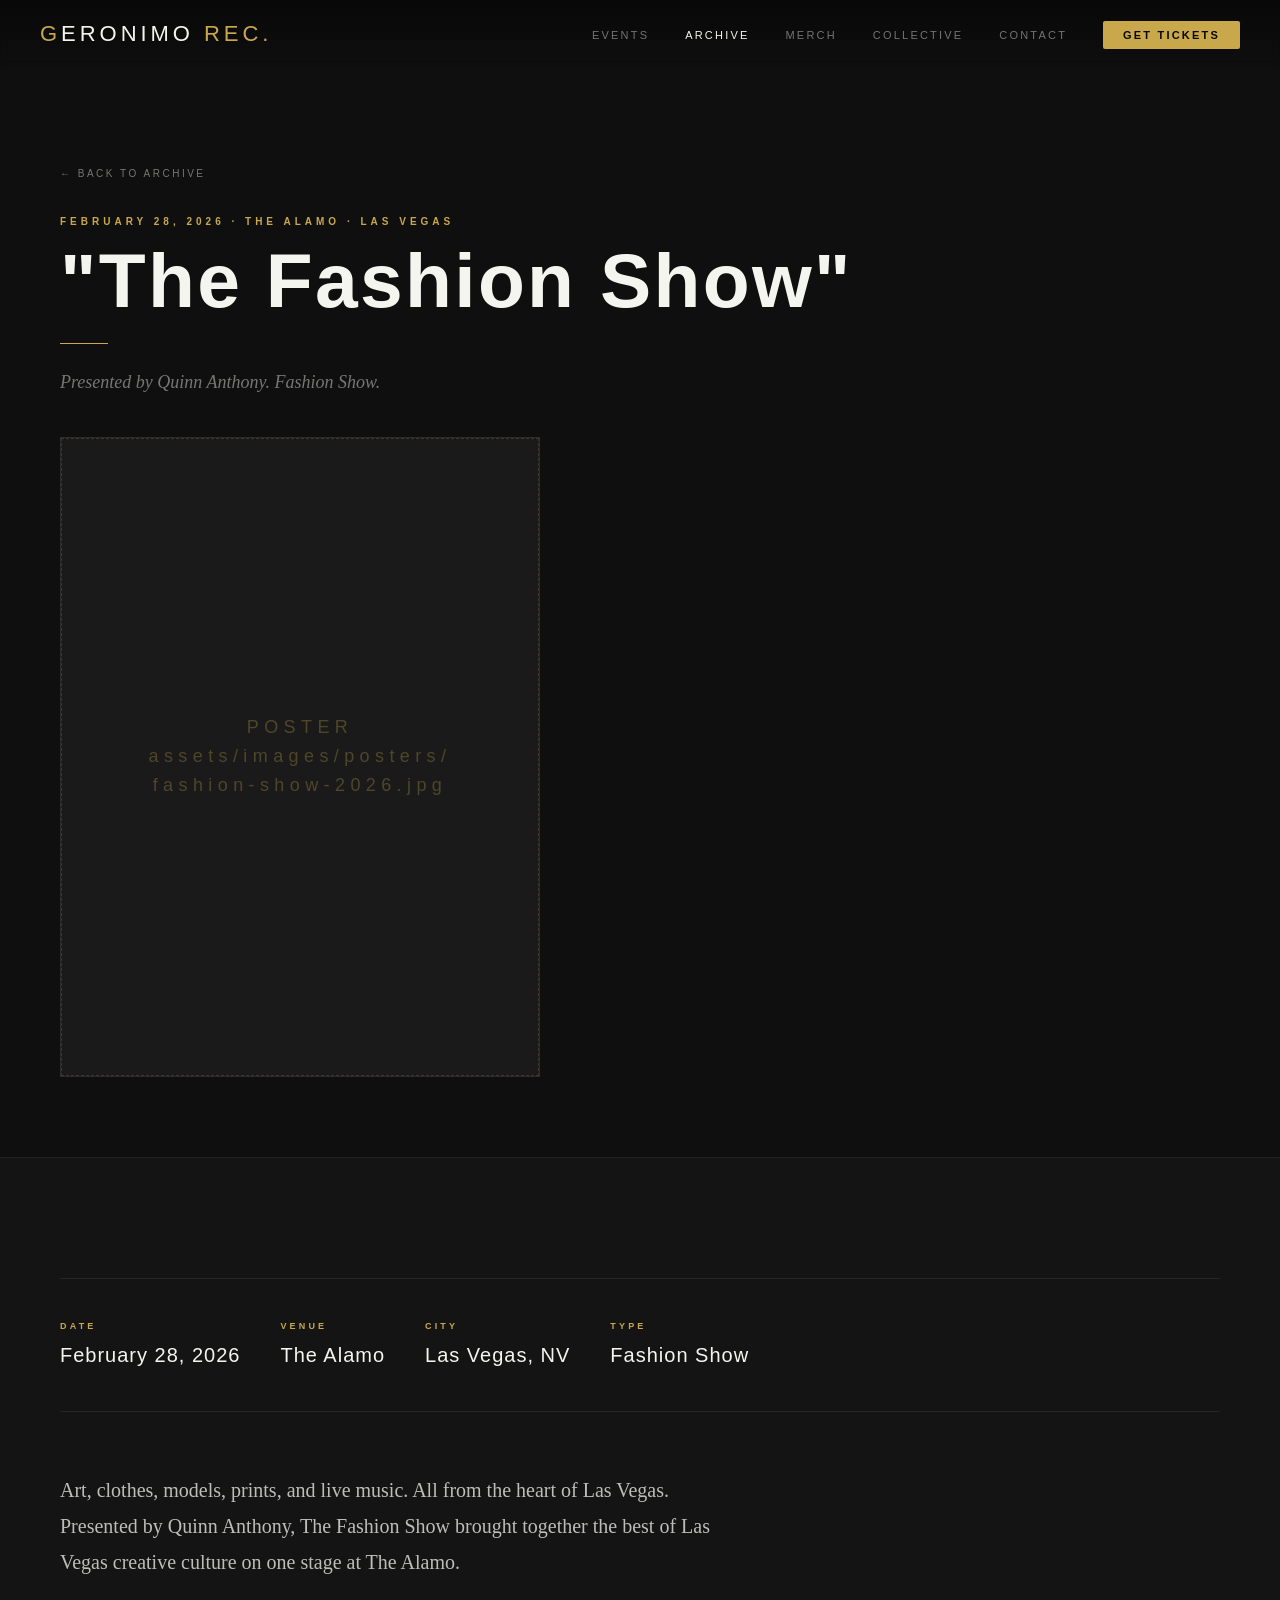
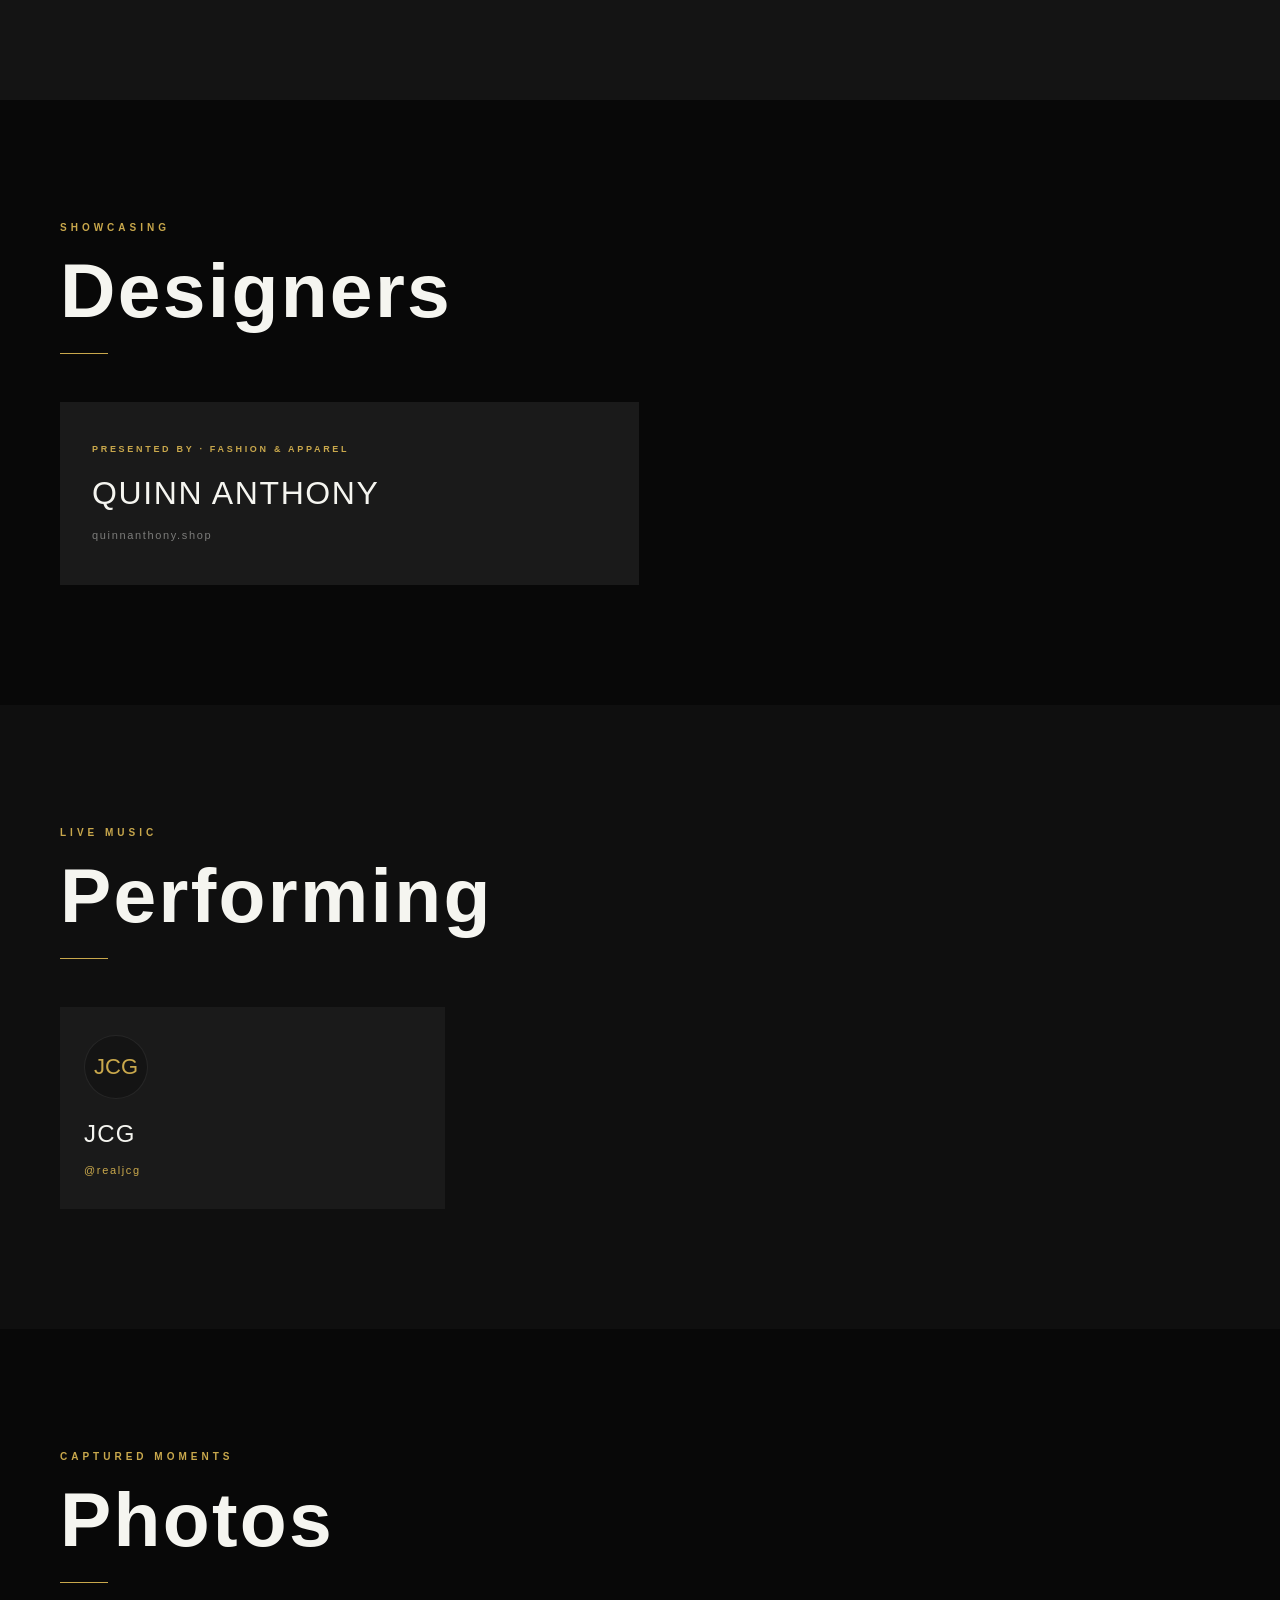
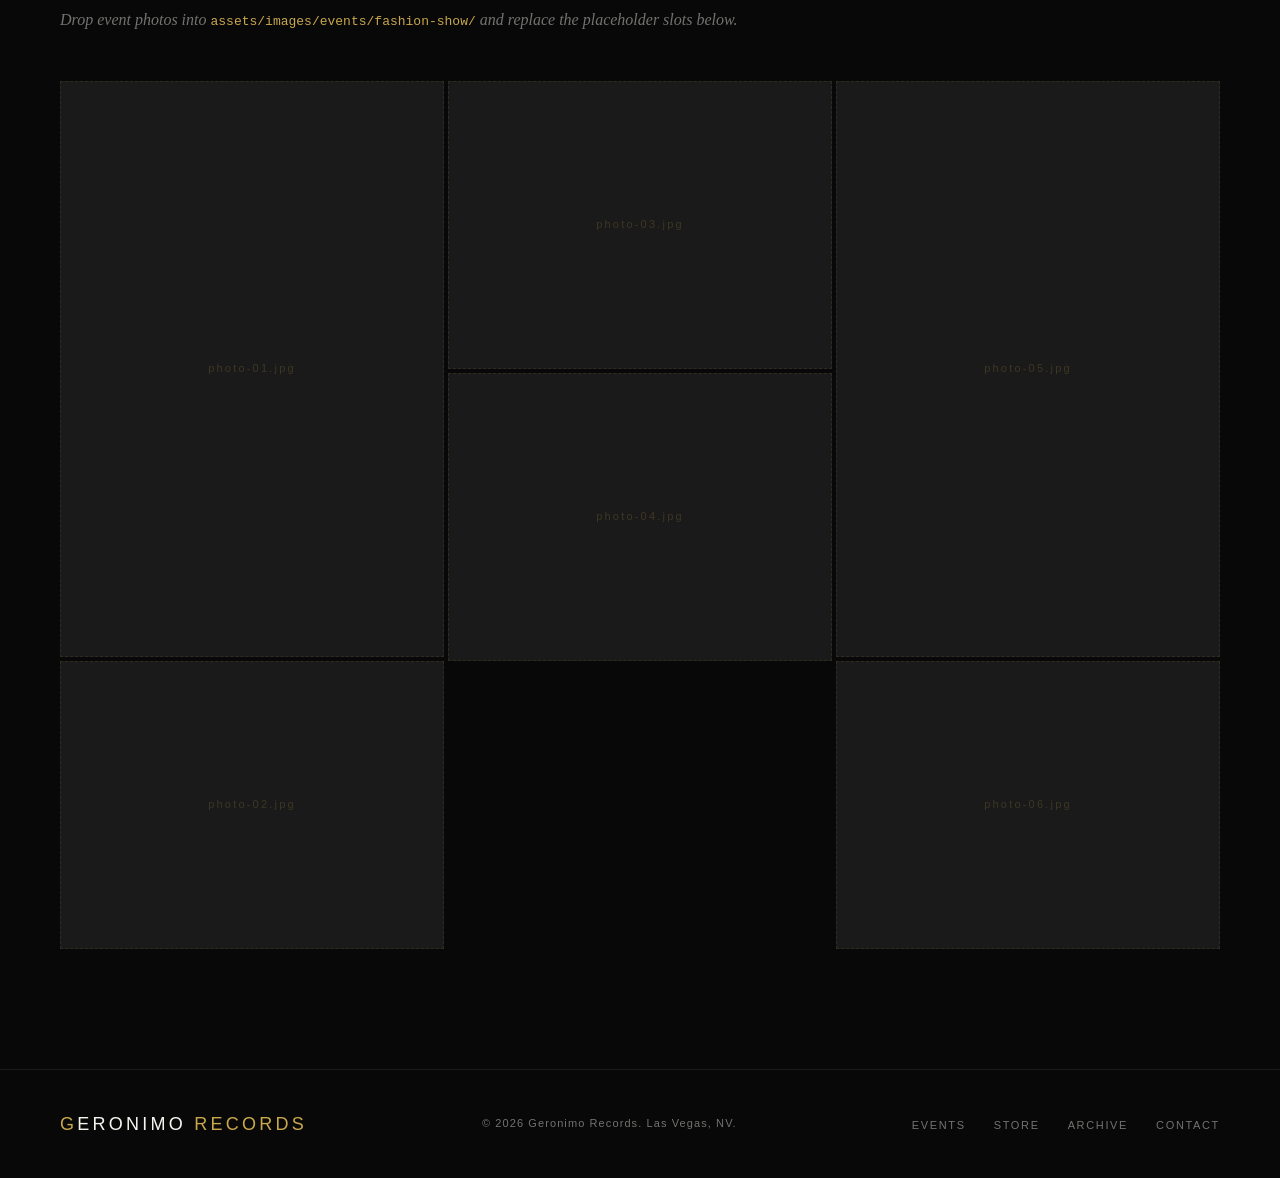
==== archive-fashion-show.html @ 0a87408f "Backbone Build *add images to future build" ====
<!DOCTYPE html>
<html lang="en">
<head>
  <meta charset="UTF-8" />
  <meta name="viewport" content="width=device-width, initial-scale=1.0" />
  <title>The Fashion Show — Geronimo Records Archive</title>
  <meta name="description" content="The Fashion Show, presented by Quinn Anthony @ The Alamo — February 28, 2026." />
  <link rel="canonical" href="https://geronimorecords.net/archive-fashion-show.html" />
  <link rel="stylesheet" href="css/style.css" />
  <style>
    .event-poster {
      width: 100%;
      max-width: 480px;
      aspect-ratio: 3/4;
      background: var(--card);
      border: 1px solid var(--border);
      overflow: hidden;
      margin-top: 40px;
      position: relative;
    }

    .event-poster img { width: 100%; height: 100%; object-fit: cover; }

    .event-poster-placeholder {
      width: 100%; height: 100%;
      display: flex;
      align-items: center;
      justify-content: center;
      font-family: var(--font-display);
      font-size: 18px;
      letter-spacing: 0.3em;
      color: rgba(201,168,76,0.3);
      border: 1px dashed rgba(201,168,76,0.2);
      text-align: center;
      padding: 20px;
    }

    .event-meta-bar {
      display: flex;
      flex-wrap: wrap;
      gap: 40px;
      padding: 40px 0;
      border-top: 1px solid var(--border);
      border-bottom: 1px solid var(--border);
      margin-bottom: 60px;
    }

    .meta-item-label {
      font-size: 9px;
      letter-spacing: 0.35em;
      text-transform: uppercase;
      color: var(--gold);
      font-weight: 600;
      display: block;
      margin-bottom: 6px;
    }

    .meta-item-value {
      font-family: var(--font-display);
      font-size: 20px;
      letter-spacing: 0.05em;
    }

    .lineup-grid {
      display: grid;
      grid-template-columns: repeat(3, 1fr);
      gap: 2px;
      margin-top: 48px;
    }

    .artist-card {
      background: var(--card);
      padding: 28px 24px;
      position: relative;
      overflow: hidden;
      transition: background 0.2s;
    }

    .artist-card:hover { background: #222; }

    .artist-card::after {
      content: '';
      position: absolute;
      bottom: 0; left: 0;
      width: 0; height: 2px;
      background: var(--gold);
      transition: width 0.4s;
    }

    .artist-card:hover::after { width: 100%; }

    .artist-photo {
      width: 64px;
      height: 64px;
      border-radius: 50%;
      background: var(--dark);
      border: 1px solid var(--border);
      margin-bottom: 16px;
      overflow: hidden;
      display: flex;
      align-items: center;
      justify-content: center;
    }

    .artist-photo img { width: 100%; height: 100%; object-fit: cover; border-radius: 50%; }

    .artist-photo span {
      font-family: var(--font-display);
      font-size: 22px;
      color: var(--gold);
    }

    .artist-name {
      font-family: var(--font-display);
      font-size: 24px;
      letter-spacing: 0.05em;
      margin-bottom: 4px;
    }

    .artist-handle {
      font-size: 11px;
      letter-spacing: 0.15em;
      color: var(--gold);
      text-decoration: none;
      transition: color 0.2s;
    }

    .artist-handle:hover { color: var(--gold-light); }

    /* Showcase section for fashion show */
    .showcase-grid {
      display: grid;
      grid-template-columns: repeat(2, 1fr);
      gap: 2px;
      margin-top: 48px;
    }

    .showcase-card {
      background: var(--card);
      padding: 40px 32px;
      transition: background 0.2s;
      text-decoration: none;
      color: var(--white);
      display: block;
      position: relative;
      overflow: hidden;
    }

    .showcase-card:hover { background: #222; }

    .showcase-card::after {
      content: '';
      position: absolute;
      bottom: 0; left: 0;
      width: 0; height: 2px;
      background: var(--gold);
      transition: width 0.4s;
    }

    .showcase-card:hover::after { width: 100%; }

    .showcase-label {
      font-size: 9px;
      letter-spacing: 0.3em;
      text-transform: uppercase;
      color: var(--gold);
      font-weight: 600;
      margin-bottom: 12px;
      display: block;
    }

    .showcase-name {
      font-family: var(--font-display);
      font-size: 32px;
      letter-spacing: 0.05em;
      margin-bottom: 8px;
    }

    .showcase-handle {
      font-size: 11px;
      letter-spacing: 0.15em;
      color: var(--muted);
    }

    .event-gallery-grid {
      columns: 3;
      column-gap: 4px;
      margin-top: 48px;
    }

    .event-gallery-item {
      break-inside: avoid;
      margin-bottom: 4px;
      overflow: hidden;
      background: var(--card);
      cursor: pointer;
    }

    .event-gallery-item img {
      display: block;
      width: 100%;
      height: 100%;
      object-fit: cover;
      transition: transform 0.5s cubic-bezier(0.25,0.46,0.45,0.94);
    }

    .event-gallery-item:hover img { transform: scale(1.04); }

    .event-gallery-item--tall { aspect-ratio: 2/3; }
    .event-gallery-item:not(.event-gallery-item--tall) { aspect-ratio: 4/3; }

    .gallery-placeholder-slot {
      width: 100%;
      height: 100%;
      min-height: 200px;
      display: flex;
      align-items: center;
      justify-content: center;
      font-family: var(--font-display);
      font-size: 11px;
      letter-spacing: 0.2em;
      color: rgba(201,168,76,0.2);
      border: 1px dashed rgba(201,168,76,0.12);
    }

    .back-link {
      display: inline-flex;
      align-items: center;
      gap: 8px;
      font-size: 10px;
      letter-spacing: 0.25em;
      text-transform: uppercase;
      color: var(--muted);
      text-decoration: none;
      margin-bottom: 32px;
      transition: color 0.2s;
    }

    .back-link:hover { color: var(--white); }

    @media (max-width: 900px) {
      .lineup-grid { grid-template-columns: 1fr 1fr; }
      .showcase-grid { grid-template-columns: 1fr; }
      .event-gallery-grid { columns: 2; }
    }
  </style>
</head>
<body>

  <!-- NAV -->
  <nav>
    <a class="nav-logo" href="index.html"><span>G</span>ERONIMO <span>REC.</span></a>
    <ul class="nav-links">
      <li><a href="events.html">Events</a></li>
      <li><a href="archive.html" class="active">Archive</a></li>
      <li><a href="merch.html">Merch</a></li>
      <li><a href="collective.html">Collective</a></li>
      <li><a href="contact.html">Contact</a></li>
      <li><a href="events.html" class="nav-cta">Get Tickets</a></li>
    </ul>
    <button class="nav-hamburger" aria-label="Toggle menu">
      <span></span><span></span><span></span>
    </button>
  </nav>
  <div class="nav-mobile">
    <a href="events.html">Events</a>
    <a href="archive.html">Archive</a>
    <a href="merch.html">Merch</a>
    <a href="collective.html">Collective</a>
    <a href="contact.html">Contact</a>
  </div>

  <!-- PAGE HERO -->
  <div class="page-hero">
    <a href="archive.html" class="back-link">← Back to Archive</a>
    <span class="section-label">February 28, 2026 · The Alamo · Las Vegas</span>
    <h1 class="section-title">"The Fashion Show"</h1>
    <div class="section-divider"></div>
    <p style="font-family:var(--font-editorial); font-size:18px; font-style:italic; color:var(--muted); max-width:500px; margin-top:16px;">Presented by Quinn Anthony. Fashion Show.</p>

    <!--
      POSTER IMAGE:
      Add the event flyer/poster: assets/images/posters/fashion-show-2026.jpg
      Then replace the placeholder div below with:
      <div class="event-poster">
        <img src="assets/images/posters/fashion-show-2026.jpg" alt="The Fashion Show 2026 Poster" />
      </div>
    -->
    <div class="event-poster">
      <div class="event-poster-placeholder">POSTER<br/>assets/images/posters/<br/>fashion-show-2026.jpg</div>
    </div>
  </div>

  <!-- EVENT META -->
  <section style="background: var(--dark);">
    <div class="event-meta-bar">
      <div>
        <span class="meta-item-label">Date</span>
        <div class="meta-item-value">February 28, 2026</div>
      </div>
      <div>
        <span class="meta-item-label">Venue</span>
        <div class="meta-item-value">The Alamo</div>
      </div>
      <div>
        <span class="meta-item-label">City</span>
        <div class="meta-item-value">Las Vegas, NV</div>
      </div>
      <div>
        <span class="meta-item-label">Type</span>
        <div class="meta-item-value">Fashion Show</div>
      </div>
    </div>
    <p style="font-family:var(--font-editorial); font-size:20px; line-height:1.8; color:rgba(245,245,240,0.75); max-width:680px;">
      Art, clothes, models, prints, and live music. All from the heart of Las Vegas. Presented by Quinn Anthony, The Fashion Show brought together the best of Las Vegas creative culture on one stage at The Alamo.
    </p>
  </section>

  <!-- SHOWCASE -->
  <section style="background: var(--black);">
    <span class="section-label">Showcasing</span>
    <h2 class="section-title">Designers</h2>
    <div class="section-divider"></div>

    <div class="showcase-grid">

      <a href="https://quinnanthony.shop/" class="showcase-card" target="_blank" rel="noopener">
        <span class="showcase-label">Presented By · Fashion &amp; Apparel</span>
        <div class="showcase-name">QUINN ANTHONY</div>
        <div class="showcase-handle">quinnanthony.shop</div>
      </a>

    </div>
  </section>

  <!-- MUSIC -->
  <section style="background: var(--off-black);">
    <span class="section-label">Live Music</span>
    <h2 class="section-title">Performing</h2>
    <div class="section-divider"></div>

    <div class="lineup-grid">

      <div class="artist-card">
        <div class="artist-photo"><span>JCG</span></div>
        <div class="artist-name">JCG</div>
        <a href="https://www.instagram.com/realjcg/" class="artist-handle" target="_blank" rel="noopener">@realjcg</a>
      </div>

    </div>
  </section>

  <!-- PHOTO GALLERY -->
  <section style="background: var(--black);">
    <span class="section-label">Captured Moments</span>
    <h2 class="section-title">Photos</h2>
    <div class="section-divider"></div>
    <p style="font-family:var(--font-editorial); font-size:16px; font-style:italic; color:var(--muted); margin-bottom:0;">
      Drop event photos into <code style="font-style:normal; font-size:13px; color:var(--gold);">assets/images/events/fashion-show/</code> and replace the placeholder slots below.
    </p>

    <div class="event-gallery-grid">
      <!-- SLOT 01: assets/images/events/fashion-show/photo-01.jpg -->
      <div class="event-gallery-item event-gallery-item--tall">
        <div class="gallery-placeholder-slot">photo-01.jpg</div>
      </div>
      <!-- SLOT 02: assets/images/events/fashion-show/photo-02.jpg -->
      <div class="event-gallery-item">
        <div class="gallery-placeholder-slot">photo-02.jpg</div>
      </div>
      <!-- SLOT 03: assets/images/events/fashion-show/photo-03.jpg -->
      <div class="event-gallery-item">
        <div class="gallery-placeholder-slot">photo-03.jpg</div>
      </div>
      <!-- SLOT 04: assets/images/events/fashion-show/photo-04.jpg -->
      <div class="event-gallery-item">
        <div class="gallery-placeholder-slot">photo-04.jpg</div>
      </div>
      <!-- SLOT 05: assets/images/events/fashion-show/photo-05.jpg -->
      <div class="event-gallery-item event-gallery-item--tall">
        <div class="gallery-placeholder-slot">photo-05.jpg</div>
      </div>
      <!-- SLOT 06: assets/images/events/fashion-show/photo-06.jpg -->
      <div class="event-gallery-item">
        <div class="gallery-placeholder-slot">photo-06.jpg</div>
      </div>
    </div>
  </section>

  <!-- FOOTER -->
  <footer>
    <a class="footer-logo" href="index.html"><span>G</span>ERONIMO <span>RECORDS</span></a>
    <p class="footer-copy">© 2026 Geronimo Records. Las Vegas, NV.</p>
    <ul class="footer-links">
      <li><a href="events.html">Events</a></li>
      <li><a href="merch.html">Store</a></li>
      <li><a href="archive.html">Archive</a></li>
      <li><a href="contact.html">Contact</a></li>
    </ul>
  </footer>

  <script src="js/main.js"></script>
</body>
</html>
---- css/style.css ----
/* ============================================================
   GERONIMO RECORDS — style.css
   geronimorecords.net
   ============================================================ */

/* ── RESET & ROOT ──────────────────────────────────────────── */
*, *::before, *::after { box-sizing: border-box; margin: 0; padding: 0; }

:root {
  /* Colors */
  --black:      #080808;
  --off-black:  #0f0f0f;
  --dark:       #141414;
  --card:       #1a1a1a;
  --border:     rgba(255,255,255,0.08);
  --white:      #f5f5f0;
  --cream:      #e8e0d0;
  --gold:       #c9a84c;
  --gold-light: #e0c97a;
  --red:        #c0392b;
  --muted:      rgba(245,245,240,0.45);

  /* Typography */
  --font-display:   'Bebas Neue', sans-serif;
  --font-body:      'Inter', sans-serif;
  --font-editorial: 'Cormorant Garamond', serif;

  /* Spacing */
  --section-pad: 120px 60px;
  --section-pad-mobile: 80px 24px;
}

html { scroll-behavior: smooth; }

body {
  background: var(--black);
  color: var(--white);
  font-family: var(--font-body);
  font-size: 15px;
  line-height: 1.6;
  overflow-x: hidden;
}

img { display: block; width: 100%; height: 100%; object-fit: cover; }
a   { color: inherit; }

/* ── FONTS ─────────────────────────────────────────────────── */
@import url('https://fonts.googleapis.com/css2?family=Bebas+Neue&family=Inter:wght@300;400;500;600&family=Cormorant+Garamond:ital,wght@0,300;0,400;1,300;1,400&display=swap');

/* ── NAV ────────────────────────────────────────────────────── */
nav {
  position: fixed;
  top: 0; left: 0; right: 0;
  z-index: 100;
  display: flex;
  align-items: center;
  justify-content: space-between;
  padding: 0 40px;
  height: 68px;
  background: linear-gradient(to bottom, rgba(8,8,8,0.96) 0%, transparent 100%);
  backdrop-filter: blur(4px);
  transition: background 0.3s;
}

nav.scrolled {
  background: rgba(8,8,8,0.97);
}

.nav-logo {
  font-family: var(--font-display);
  font-size: 22px;
  letter-spacing: 0.18em;
  color: var(--white);
  text-decoration: none;
}

.nav-logo span { color: var(--gold); }

.nav-links {
  display: flex;
  gap: 36px;
  list-style: none;
  align-items: center;
}

.nav-links a {
  text-decoration: none;
  color: var(--muted);
  font-size: 11px;
  letter-spacing: 0.2em;
  text-transform: uppercase;
  font-weight: 500;
  transition: color 0.2s;
}

.nav-links a:hover,
.nav-links a.active { color: var(--white); }

.nav-cta {
  background: var(--gold) !important;
  color: var(--black) !important;
  padding: 8px 20px;
  border-radius: 2px;
  font-weight: 600 !important;
  transition: background 0.2s !important;
}

.nav-cta:hover { background: var(--gold-light) !important; }

/* Hamburger */
.nav-hamburger {
  display: none;
  flex-direction: column;
  gap: 5px;
  cursor: pointer;
  background: none;
  border: none;
  padding: 4px;
}

.nav-hamburger span {
  display: block;
  width: 24px;
  height: 1.5px;
  background: var(--white);
  transition: all 0.3s;
}

.nav-hamburger.open span:nth-child(1) { transform: translateY(6.5px) rotate(45deg); }
.nav-hamburger.open span:nth-child(2) { opacity: 0; }
.nav-hamburger.open span:nth-child(3) { transform: translateY(-6.5px) rotate(-45deg); }

.nav-mobile {
  display: none;
  position: fixed;
  top: 68px; left: 0; right: 0; bottom: 0;
  background: rgba(8,8,8,0.98);
  z-index: 99;
  flex-direction: column;
  align-items: center;
  justify-content: center;
  gap: 40px;
}

.nav-mobile.open { display: flex; }

.nav-mobile a {
  font-family: var(--font-display);
  font-size: 42px;
  letter-spacing: 0.08em;
  text-decoration: none;
  color: var(--muted);
  transition: color 0.2s;
}

.nav-mobile a:hover { color: var(--white); }

/* ── SECTION BASICS ─────────────────────────────────────────── */
section { padding: var(--section-pad); }

.section-label {
  font-size: 10px;
  letter-spacing: 0.4em;
  text-transform: uppercase;
  color: var(--gold);
  font-weight: 600;
  margin-bottom: 16px;
  display: block;
}

.section-title {
  font-family: var(--font-display);
  font-size: clamp(42px, 6vw, 80px);
  letter-spacing: 0.03em;
  line-height: 1;
  color: var(--white);
}

.section-divider {
  width: 48px;
  height: 1px;
  background: var(--gold);
  margin: 24px 0;
}

/* ── BUTTONS ────────────────────────────────────────────────── */
.btn-primary {
  background: var(--gold);
  color: var(--black);
  padding: 14px 32px;
  font-family: var(--font-body);
  font-size: 11px;
  font-weight: 600;
  letter-spacing: 0.2em;
  text-transform: uppercase;
  text-decoration: none;
  border: none;
  cursor: pointer;
  transition: background 0.2s, transform 0.2s;
  display: inline-block;
}

.btn-primary:hover { background: var(--gold-light); transform: translateY(-1px); }

.btn-ghost {
  background: transparent;
  color: var(--white);
  padding: 14px 32px;
  font-family: var(--font-body);
  font-size: 11px;
  font-weight: 500;
  letter-spacing: 0.2em;
  text-transform: uppercase;
  text-decoration: none;
  border: 1px solid rgba(245,245,240,0.25);
  cursor: pointer;
  transition: border-color 0.2s, transform 0.2s;
  display: inline-block;
}

.btn-ghost:hover { border-color: var(--white); transform: translateY(-1px); }

/* ── MARQUEE ────────────────────────────────────────────────── */
.marquee-wrap {
  background: var(--gold);
  overflow: hidden;
  padding: 10px 0;
}

.marquee-track {
  display: flex;
  animation: marqueeScroll 18s linear infinite;
  white-space: nowrap;
}

.marquee-track span {
  font-family: var(--font-display);
  font-size: 13px;
  letter-spacing: 0.25em;
  color: var(--black);
  padding: 0 40px;
}

.marquee-dot { color: rgba(0,0,0,0.4); }

@keyframes marqueeScroll {
  0%   { transform: translateX(0); }
  100% { transform: translateX(-50%); }
}

/* ── HERO ───────────────────────────────────────────────────── */
.hero {
  position: relative;
  height: 100vh;
  min-height: 640px;
  display: flex;
  flex-direction: column;
  justify-content: flex-end;
  padding: 0 60px 80px;
  overflow: hidden;
}

.hero-bg {
  position: absolute;
  inset: 0;
  background:
    linear-gradient(to bottom, rgba(8,8,8,0.2) 0%, rgba(8,8,8,0.5) 50%, rgba(8,8,8,0.95) 100%);
}

.hero-grid {
  position: absolute;
  inset: 0;
  background-image:
    linear-gradient(rgba(201,168,76,0.06) 1px, transparent 1px),
    linear-gradient(90deg, rgba(201,168,76,0.06) 1px, transparent 1px);
  background-size: 80px 80px;
  animation: gridPan 20s linear infinite;
}

@keyframes gridPan {
  0%   { transform: translateY(0); }
  100% { transform: translateY(80px); }
}

.hero-tag {
  font-size: 11px;
  letter-spacing: 0.3em;
  text-transform: uppercase;
  color: var(--gold);
  font-weight: 500;
  margin-bottom: 18px;
  position: relative;
  z-index: 1;
}

.hero-title {
  font-family: var(--font-display);
  font-size: clamp(72px, 12vw, 160px);
  line-height: 0.9;
  letter-spacing: 0.02em;
  color: var(--white);
  position: relative;
  z-index: 1;
}

.hero-title .outline {
  -webkit-text-stroke: 1px rgba(245,245,240,0.3);
  color: transparent;
}

.hero-sub {
  font-family: var(--font-editorial);
  font-size: 18px;
  font-style: italic;
  color: var(--muted);
  margin-top: 20px;
  max-width: 400px;
  position: relative;
  z-index: 1;
}

.hero-actions {
  display: flex;
  gap: 16px;
  margin-top: 40px;
  position: relative;
  z-index: 1;
}

.hero-scroll {
  position: absolute;
  bottom: 40px;
  right: 60px;
  writing-mode: vertical-rl;
  font-size: 10px;
  letter-spacing: 0.25em;
  text-transform: uppercase;
  color: var(--muted);
  display: flex;
  align-items: center;
  gap: 12px;
  z-index: 1;
}

.hero-scroll::before {
  content: '';
  display: block;
  width: 1px;
  height: 60px;
  background: linear-gradient(to bottom, transparent, var(--gold));
  animation: scrollLine 1.5s ease-in-out infinite;
}

@keyframes scrollLine {
  0%, 100% { opacity: 0.4; }
  50%       { opacity: 1; }
}

/* ── PAGE HERO (inner pages) ────────────────────────────────── */
.page-hero {
  padding: 160px 60px 80px;
  background: var(--off-black);
  border-bottom: 1px solid var(--border);
}

.page-hero .section-label { margin-bottom: 12px; }

/* ── EVENT ROWS ─────────────────────────────────────────────── */
.events-header {
  display: flex;
  align-items: flex-end;
  justify-content: space-between;
  margin-bottom: 64px;
}

.events-grid {
  display: grid;
  grid-template-columns: 1fr;
  gap: 1px;
  background: var(--border);
}

.event-row {
  display: grid;
  grid-template-columns: 80px 1fr auto auto;
  align-items: center;
  gap: 32px;
  padding: 28px 32px;
  background: var(--off-black);
  transition: background 0.2s;
  cursor: pointer;
  text-decoration: none;
  color: var(--white);
}

.event-row:hover { background: var(--card); }

.event-num {
  font-family: var(--font-display);
  font-size: 40px;
  color: rgba(245,245,240,0.1);
  line-height: 1;
}

.event-title-text {
  font-family: var(--font-display);
  font-size: 28px;
  letter-spacing: 0.05em;
  line-height: 1;
  margin-bottom: 4px;
}

.event-meta {
  font-size: 12px;
  color: var(--muted);
  letter-spacing: 0.1em;
}

.event-date {
  font-family: var(--font-editorial);
  font-size: 20px;
  font-style: italic;
  color: var(--muted);
  text-align: right;
  min-width: 140px;
}

.event-ticket {
  background: transparent;
  color: var(--gold);
  border: 1px solid var(--gold);
  padding: 10px 24px;
  font-size: 10px;
  letter-spacing: 0.2em;
  text-transform: uppercase;
  font-weight: 600;
  cursor: pointer;
  transition: all 0.2s;
  white-space: nowrap;
  font-family: var(--font-body);
}

.event-ticket:hover { background: var(--gold); color: var(--black); }

.event-featured { border-left: 3px solid var(--gold); }

/* ── ARCHIVE GRID ───────────────────────────────────────────── */
.archive-grid {
  display: grid;
  grid-template-columns: repeat(3, 1fr);
  gap: 2px;
  margin-top: 60px;
}

.archive-card {
  position: relative;
  aspect-ratio: 3/4;
  overflow: hidden;
  cursor: pointer;
  background: var(--card);
}

.archive-card-bg {
  position: absolute;
  inset: 0;
  transition: transform 0.6s cubic-bezier(0.25,0.46,0.45,0.94);
}

.archive-card-bg img {
  width: 100%; height: 100%;
  object-fit: cover;
  transition: transform 0.6s cubic-bezier(0.25,0.46,0.45,0.94);
}

.archive-card:hover .archive-card-bg { transform: scale(1.05); }

/* Fallback gradient fills (swap out when real photos are added) */
.bg-1 { background: linear-gradient(135deg, #1a0a0a 0%, #3d1515 40%, #0a0a1a 100%); }
.bg-2 { background: linear-gradient(135deg, #0a1020 0%, #1a2a4a 50%, #0d0d0d 100%); }
.bg-3 { background: linear-gradient(135deg, #0a1a0a 0%, #1a3a1a 50%, #0a0a0a 100%); }
.bg-4 { background: linear-gradient(135deg, #1a1a0a 0%, #3a3a0a 50%, #0d0d0d 100%); }
.bg-5 { background: linear-gradient(135deg, #1a0a1a 0%, #3a0a3a 50%, #0d0d0d 100%); }
.bg-6 { background: linear-gradient(135deg, #0a0a1a 0%, #1a1a3a 50%, #0d0d0d 100%); }

.archive-overlay {
  position: absolute;
  inset: 0;
  background: linear-gradient(to top, rgba(8,8,8,0.92) 0%, transparent 55%);
  z-index: 2;
  display: flex;
  flex-direction: column;
  justify-content: flex-end;
  padding: 24px;
}

.archive-always {
  position: absolute;
  bottom: 20px;
  left: 20px;
  right: 20px;
  z-index: 3;
}

.archive-event-name {
  font-family: var(--font-display);
  font-size: 22px;
  letter-spacing: 0.05em;
  line-height: 1.1;
  margin-bottom: 4px;
}

.archive-event-date {
  font-size: 11px;
  letter-spacing: 0.2em;
  color: var(--gold);
  text-transform: uppercase;
}

.archive-large {
  grid-column: span 2;
  aspect-ratio: auto;
  min-height: 400px;
}

/* ── MERCH GRID ─────────────────────────────────────────────── */
.merch-header {
  display: flex;
  align-items: flex-end;
  justify-content: space-between;
  margin-bottom: 60px;
}

.merch-grid {
  display: grid;
  grid-template-columns: repeat(4, 1fr);
  gap: 16px;
}

.merch-card {
  background: var(--card);
  overflow: hidden;
  cursor: pointer;
  transition: transform 0.3s;
  text-decoration: none;
  color: var(--white);
  display: block;
}

.merch-card:hover { transform: translateY(-4px); }

.merch-img {
  aspect-ratio: 1;
  overflow: hidden;
  position: relative;
}

.merch-img-bg {
  width: 100%; height: 100%;
  display: flex;
  align-items: center;
  justify-content: center;
}

.merch-img-bg img {
  object-fit: cover;
}

.merch-label-large {
  font-family: var(--font-display);
  font-size: clamp(40px, 6vw, 70px);
  letter-spacing: 0.05em;
  opacity: 0.08;
  color: var(--white);
  text-align: center;
}

.merch-info {
  padding: 16px;
  border-top: 1px solid var(--border);
}

.merch-name {
  font-size: 13px;
  font-weight: 500;
  margin-bottom: 4px;
}

.merch-price {
  font-size: 13px;
  color: var(--gold);
  font-weight: 500;
}

.merch-sold-out {
  font-size: 10px;
  color: var(--red);
  letter-spacing: 0.15em;
  text-transform: uppercase;
  margin-top: 4px;
}

/* ── COLLECTIVE ─────────────────────────────────────────────── */
.collective-bg-text {
  position: absolute;
  font-family: var(--font-display);
  font-size: clamp(120px, 20vw, 280px);
  color: rgba(201,168,76,0.04);
  top: 50%;
  left: 50%;
  transform: translate(-50%, -50%);
  white-space: nowrap;
  pointer-events: none;
  user-select: none;
}

.collective-grid {
  display: grid;
  grid-template-columns: 1fr 1fr;
  gap: 80px;
  align-items: center;
  margin-top: 60px;
  position: relative;
  z-index: 1;
}

.collective-text p {
  font-family: var(--font-editorial);
  font-size: 20px;
  line-height: 1.8;
  color: rgba(245,245,240,0.7);
  margin-bottom: 20px;
}

.collective-text p:first-child {
  font-size: 24px;
  color: var(--cream);
}

.collective-people {
  display: grid;
  grid-template-columns: 1fr 1fr;
  gap: 2px;
}

.person-card {
  background: var(--card);
  padding: 24px;
  position: relative;
  overflow: hidden;
}

.person-card::before {
  content: '';
  position: absolute;
  top: 0; left: 0;
  width: 3px;
  height: 0;
  background: var(--gold);
  transition: height 0.3s;
}

.person-card:hover::before { height: 100%; }

.person-name {
  font-family: var(--font-display);
  font-size: 20px;
  letter-spacing: 0.05em;
  margin-bottom: 4px;
}

.person-role {
  font-size: 11px;
  letter-spacing: 0.2em;
  text-transform: uppercase;
  color: var(--gold);
}

/* ── CONTACT / FORM ─────────────────────────────────────────── */
.contact-grid {
  display: grid;
  grid-template-columns: 1fr 1fr;
  gap: 80px;
  margin-top: 60px;
}

.contact-form {
  display: flex;
  flex-direction: column;
  gap: 16px;
}

.form-row { display: grid; grid-template-columns: 1fr 1fr; gap: 16px; }

.form-group {
  display: flex;
  flex-direction: column;
  gap: 8px;
}

.form-group label {
  font-size: 10px;
  letter-spacing: 0.25em;
  text-transform: uppercase;
  color: var(--muted);
  font-weight: 500;
}

.form-group input,
.form-group textarea,
.form-group select {
  background: rgba(255,255,255,0.04);
  border: 1px solid var(--border);
  color: var(--white);
  padding: 12px 16px;
  font-family: var(--font-body);
  font-size: 14px;
  outline: none;
  transition: border-color 0.2s;
  width: 100%;
  -webkit-appearance: none;
}

.form-group select { background-color: #111; }
.form-group select option { background: #1a1a1a; color: var(--white); }

.form-group input:focus,
.form-group textarea:focus,
.form-group select:focus { border-color: var(--gold); }

.form-group textarea { resize: none; height: 120px; line-height: 1.6; }

.form-success {
  display: none;
  padding: 16px;
  border: 1px solid var(--gold);
  color: var(--gold);
  font-size: 13px;
  letter-spacing: 0.05em;
  margin-top: 8px;
}

.contact-info { display: flex; flex-direction: column; gap: 40px; }

.contact-block-label {
  font-size: 10px;
  letter-spacing: 0.3em;
  text-transform: uppercase;
  color: var(--gold);
  margin-bottom: 10px;
  font-weight: 600;
  display: block;
}

.contact-block p {
  font-family: var(--font-editorial);
  font-size: 17px;
  color: rgba(245,245,240,0.7);
  line-height: 1.7;
}

.contact-block a {
  color: var(--white);
  text-decoration: none;
  border-bottom: 1px solid var(--border);
  transition: border-color 0.2s;
}

.contact-block a:hover { border-color: var(--gold); }

.social-links {
  display: flex;
  gap: 12px;
  margin-top: 12px;
}

.social-link {
  width: 40px;
  height: 40px;
  border: 1px solid var(--border);
  display: flex;
  align-items: center;
  justify-content: center;
  text-decoration: none;
  color: var(--muted);
  font-size: 11px;
  letter-spacing: 0.05em;
  font-weight: 600;
  transition: all 0.2s;
}

.social-link:hover { border-color: var(--gold); color: var(--gold); }

/* ── TICKET TAILOR EMBED WRAPPER ────────────────────────────── */
.tickettailor-embed {
  width: 100%;
  min-height: 400px;
  background: var(--card);
  border: 1px solid var(--border);
  display: flex;
  align-items: center;
  justify-content: center;
  flex-direction: column;
  gap: 16px;
  padding: 60px;
  text-align: center;
}

.tickettailor-embed p {
  color: var(--muted);
  font-size: 13px;
  letter-spacing: 0.1em;
}

/* ── GALLERY ─────────────────────────────────────────────────── */
.gallery-header {
  display: flex;
  align-items: flex-end;
  justify-content: space-between;
  margin-bottom: 32px;
}

.gallery-grid {
  columns: 3;
  column-gap: 4px;
  margin-top: 40px;
}

.gallery-item {
  break-inside: avoid;
  margin-bottom: 4px;
  overflow: hidden;
  background: var(--card);
  cursor: pointer;
}

.gallery-item img {
  display: block;
  width: 100%;
  height: 100%;
  object-fit: cover;
  transition: transform 0.5s cubic-bezier(0.25,0.46,0.45,0.94);
}

.gallery-item:hover img { transform: scale(1.04); }

.gallery-item--tall  { aspect-ratio: 2/3; }
.gallery-item:not(.gallery-item--tall) { aspect-ratio: 4/3; }

/* Placeholder state — remove once real photos are added */
.gallery-placeholder {
  width: 100%;
  height: 100%;
  min-height: 220px;
  display: flex;
  align-items: center;
  justify-content: center;
  font-family: var(--font-display);
  font-size: 13px;
  letter-spacing: 0.25em;
  color: rgba(201,168,76,0.2);
  border: 1px dashed rgba(201,168,76,0.12);
}

/* ── SHOPIFY BUY BUTTON WRAPPER ─────────────────────────────── */
.shopify-embed-wrapper {
  width: 100%;
  min-height: 200px;
  /* Shopify Buy Button injects its iframe here */
}

/* ── FOOTER ─────────────────────────────────────────────────── */
footer {
  background: var(--black);
  border-top: 1px solid var(--border);
  padding: 40px 60px;
  display: flex;
  align-items: center;
  justify-content: space-between;
  flex-wrap: wrap;
  gap: 20px;
}

.footer-logo {
  font-family: var(--font-display);
  font-size: 18px;
  letter-spacing: 0.18em;
  color: var(--white);
  text-decoration: none;
}

.footer-logo span { color: var(--gold); }

.footer-copy {
  font-size: 11px;
  color: var(--muted);
  letter-spacing: 0.1em;
}

.footer-links {
  display: flex;
  gap: 28px;
  list-style: none;
  flex-wrap: wrap;
}

.footer-links a {
  font-size: 11px;
  letter-spacing: 0.15em;
  text-transform: uppercase;
  color: var(--muted);
  text-decoration: none;
  transition: color 0.2s;
}

.footer-links a:hover { color: var(--white); }

/* ── MOBILE ─────────────────────────────────────────────────── */
@media (max-width: 900px) {
  :root { --section-pad: var(--section-pad-mobile); }

  nav { padding: 0 24px; }
  .nav-links { display: none; }
  .nav-hamburger { display: flex; }

  .hero { padding: 0 24px 60px; }
  .hero-scroll { display: none; }

  .page-hero { padding: 130px 24px 60px; }

  .events-header { flex-direction: column; align-items: flex-start; gap: 20px; }
  .event-row { grid-template-columns: 1fr auto; gap: 16px; padding: 20px 16px; }
  .event-num, .event-date { display: none; }

  .archive-grid { grid-template-columns: 1fr 1fr; }
  .archive-large { grid-column: span 1; min-height: 240px; }

  .merch-header { flex-direction: column; align-items: flex-start; gap: 16px; }
  .merch-grid { grid-template-columns: 1fr 1fr; gap: 12px; }

  .collective-grid { grid-template-columns: 1fr; gap: 40px; }
  .collective-people { grid-template-columns: 1fr 1fr; }

  .contact-grid { grid-template-columns: 1fr; gap: 40px; }
  .form-row { grid-template-columns: 1fr; }

  .gallery-grid { columns: 2; }
  .gallery-header { flex-direction: column; align-items: flex-start; gap: 16px; }

  /* events.html detail layout */
  #short-film-festival > div { grid-template-columns: 1fr !important; gap: 40px !important; }

  footer { flex-direction: column; text-align: center; padding: 32px 24px; }
  .footer-links { justify-content: center; }
}
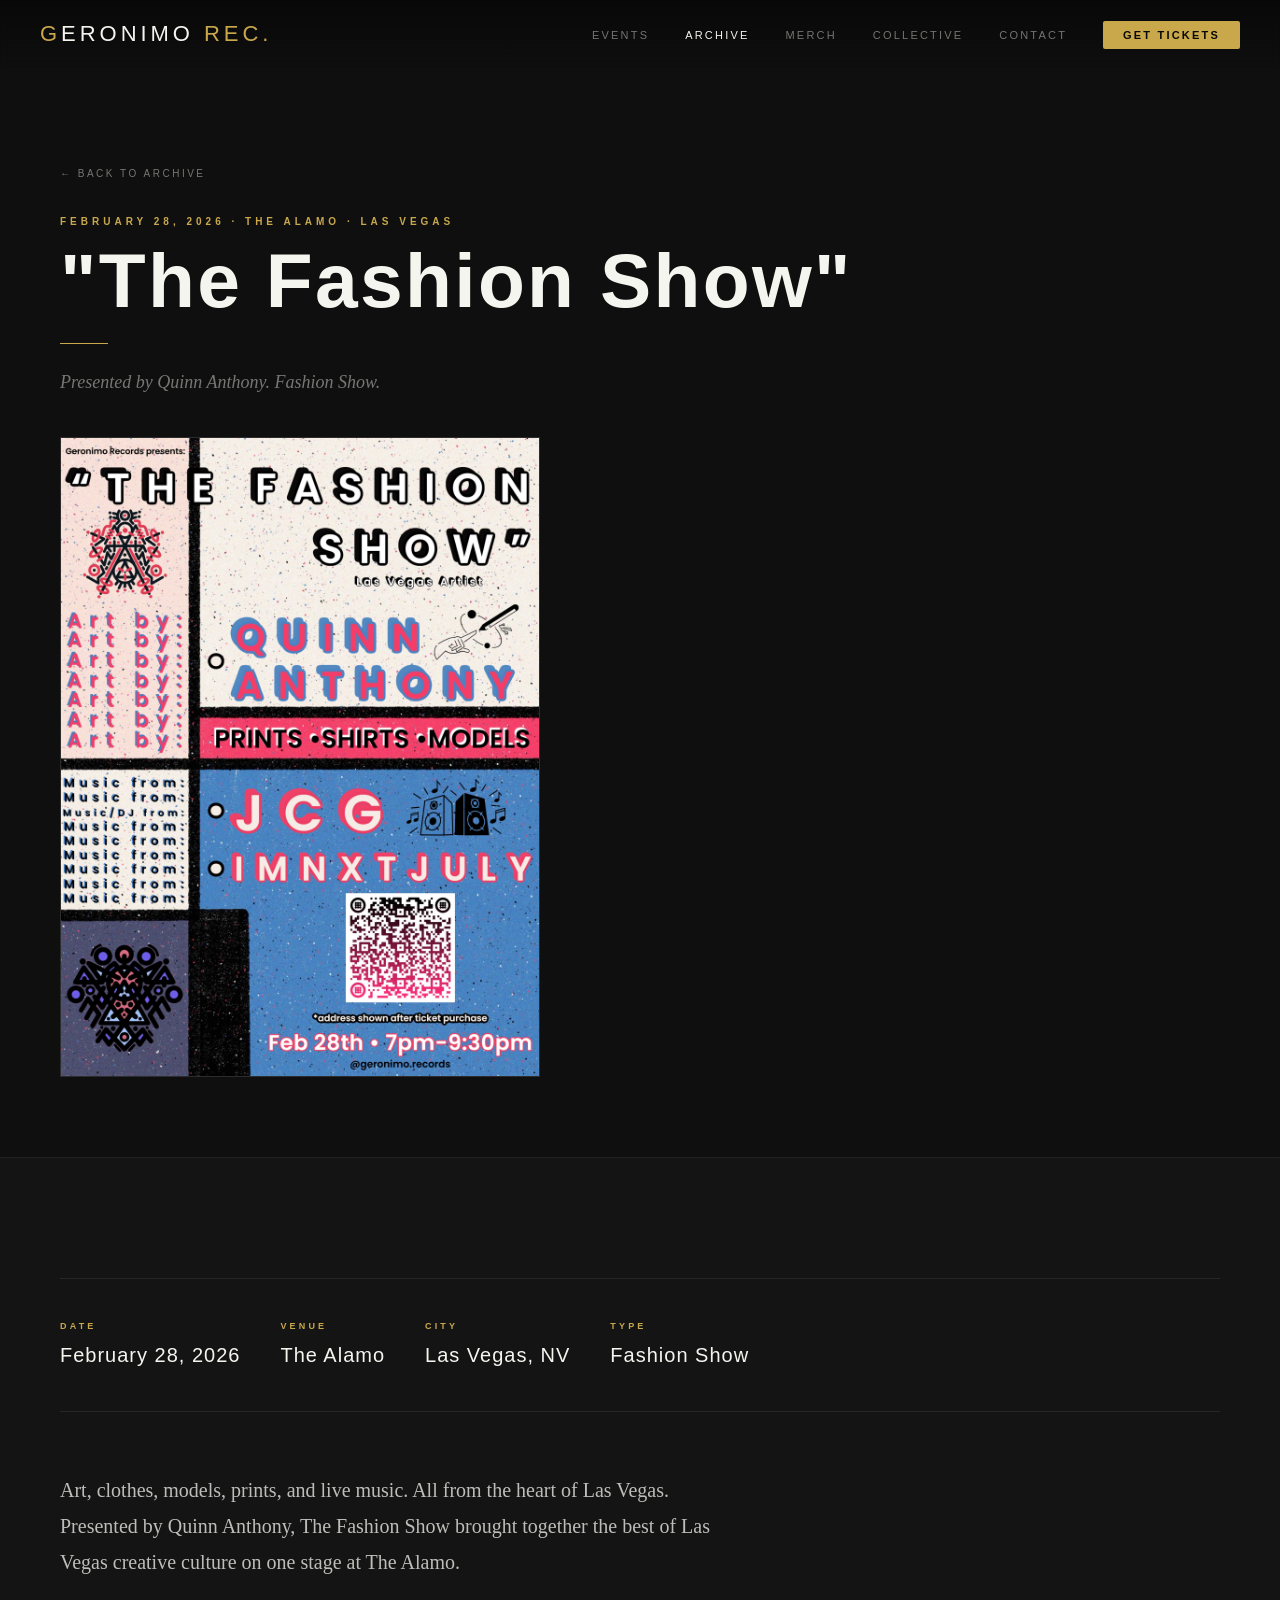
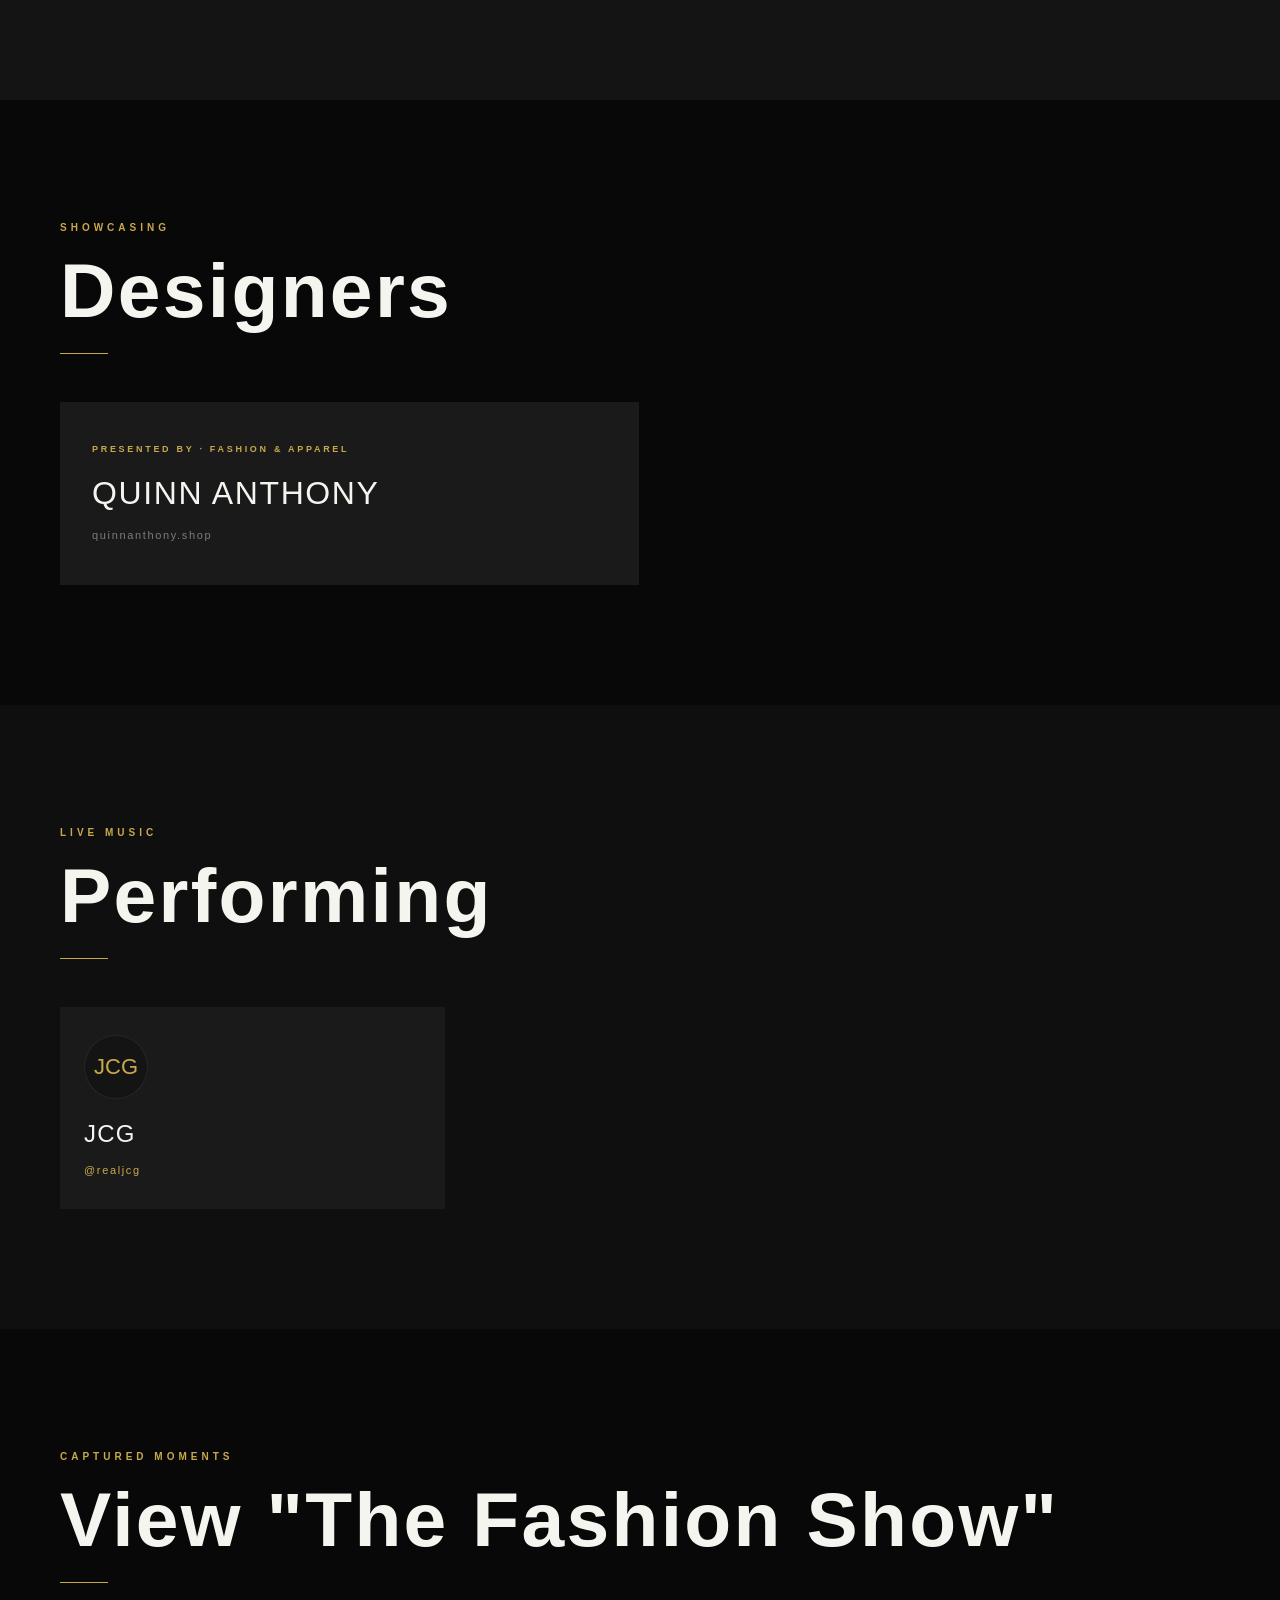
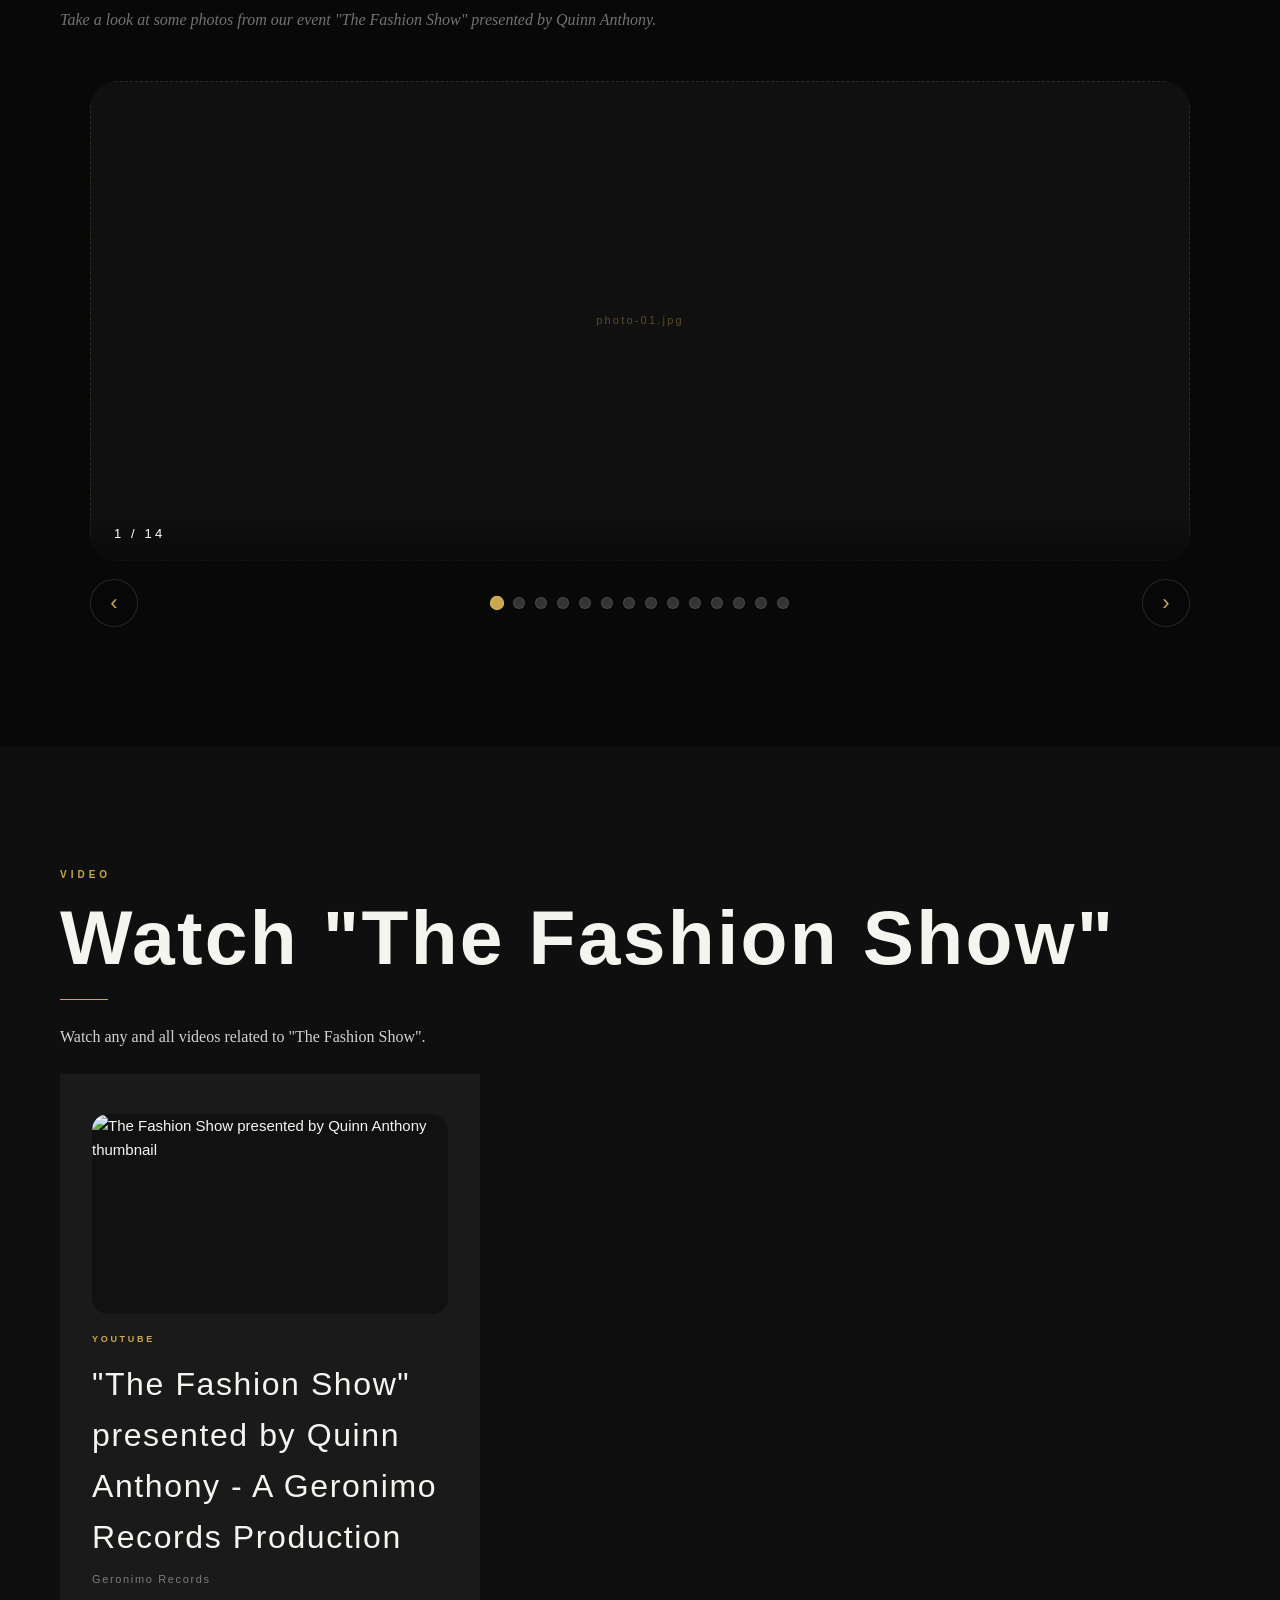
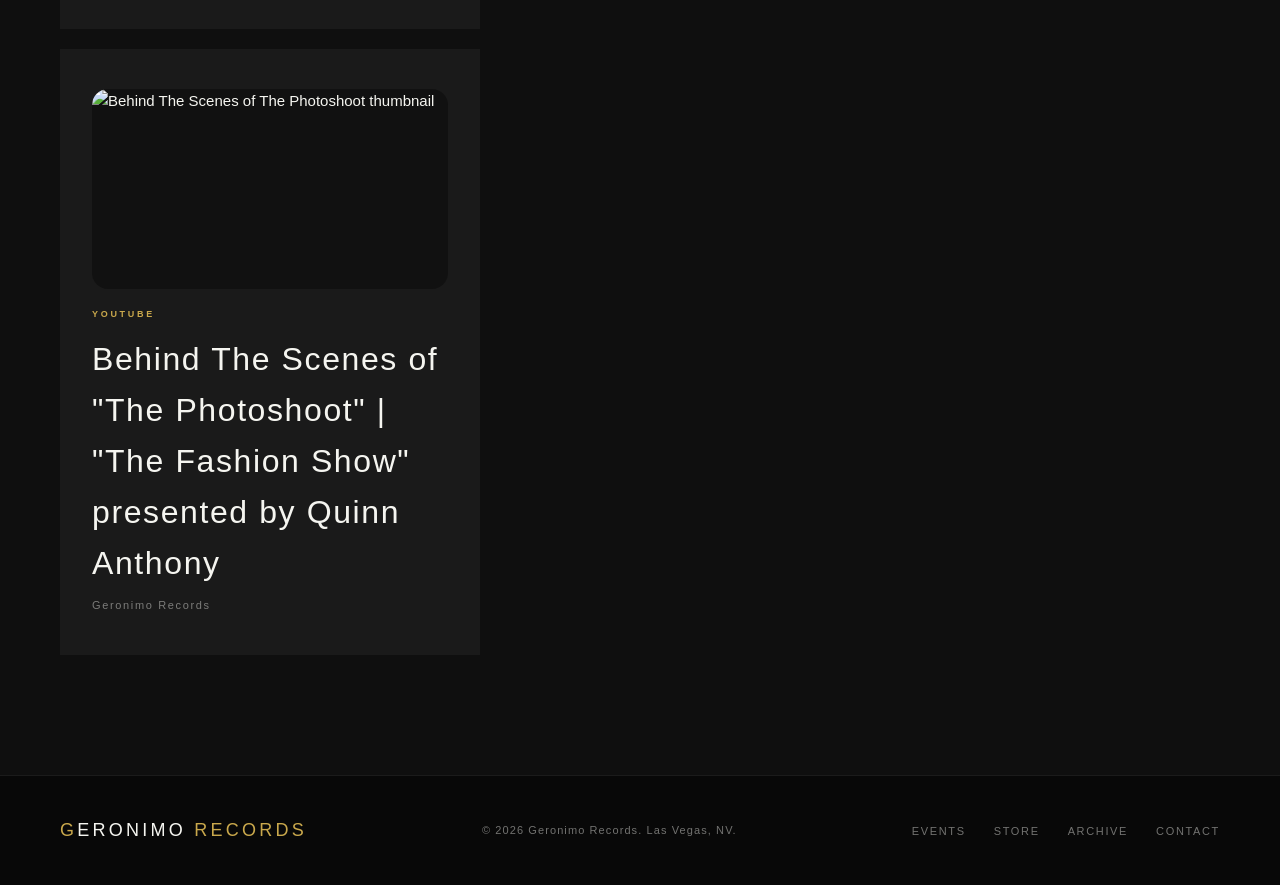
==== commit 1f17ac99: "Update archive pages and add event photos" ====
--- a/archive-fashion-show.html
+++ b/archive-fashion-show.html
@@ -182,45 +182,229 @@
       color: var(--muted);
     }
 
-    .event-gallery-grid {
-      columns: 3;
-      column-gap: 4px;
-      margin-top: 48px;
-    }
-
-    .event-gallery-item {
-      break-inside: avoid;
-      margin-bottom: 4px;
+    .gallery-slider {
+      margin: 48px auto 0;
+      display: grid;
+      gap: 18px;
+      max-width: 1100px;
+    }
+
+    .gallery-slides {
+      position: relative;
+      min-height: 480px;
+      touch-action: pan-y;
+    }
+
+    .gallery-slide {
+      position: absolute;
+      inset: 0;
+      opacity: 0;
+      transform: translateX(24px);
+      transition: opacity 0.35s ease, transform 0.35s ease;
+      border-radius: 28px;
       overflow: hidden;
       background: var(--card);
+      display: flex;
+      align-items: center;
+      justify-content: center;
       cursor: pointer;
-    }
-
-    .event-gallery-item img {
-      display: block;
+      height: 100%;
+      width: 100%;
+    }
+
+    .gallery-slide.active {
+      opacity: 1;
+      transform: translateX(0);
+      position: relative;
+    }
+
+    .gallery-slide img {
       width: 100%;
       height: 100%;
       object-fit: cover;
-      transition: transform 0.5s cubic-bezier(0.25,0.46,0.45,0.94);
-    }
-
-    .event-gallery-item:hover img { transform: scale(1.04); }
-
-    .event-gallery-item--tall { aspect-ratio: 2/3; }
-    .event-gallery-item:not(.event-gallery-item--tall) { aspect-ratio: 4/3; }
-
-    .gallery-placeholder-slot {
+      transition: transform 0.45s ease;
+    }
+
+    .gallery-slide:hover img {
+      transform: scale(1.02);
+    }
+
+    .gallery-slide .gallery-placeholder-slot {
+      display: none;
       width: 100%;
       height: 100%;
-      min-height: 200px;
-      display: flex;
       align-items: center;
       justify-content: center;
       font-family: var(--font-display);
       font-size: 11px;
       letter-spacing: 0.2em;
-      color: rgba(201,168,76,0.2);
-      border: 1px dashed rgba(201,168,76,0.12);
+      color: rgba(201,168,76,0.4);
+      border: 1px dashed rgba(201,168,76,0.18);
+      text-align: center;
+      padding: 20px;
+      background: rgba(8, 8, 8, 0.55);
+    }
+
+    .gallery-slide.missing-image .gallery-placeholder-slot {
+      display: flex;
+    }
+
+    .gallery-slide.missing-image img {
+      display: none;
+    }
+
+    .gallery-caption {
+      position: absolute;
+      left: 0;
+      right: 0;
+      bottom: 0;
+      padding: 16px 24px;
+      background: linear-gradient(180deg, transparent 0%, rgba(8,8,8,0.72) 100%);
+      color: #fff;
+      font-size: 13px;
+      letter-spacing: 0.24em;
+      text-transform: uppercase;
+      display: flex;
+      align-items: center;
+      justify-content: space-between;
+      gap: 12px;
+    }
+
+    .gallery-controls {
+      display: flex;
+      align-items: center;
+      justify-content: space-between;
+      gap: 12px;
+    }
+
+    .gallery-nav {
+      width: 48px;
+      height: 48px;
+      border-radius: 50%;
+      border: 1px solid rgba(255,255,255,0.12);
+      background: rgba(8,8,8,0.8);
+      color: var(--gold);
+      font-size: 22px;
+      display: inline-flex;
+      align-items: center;
+      justify-content: center;
+      cursor: pointer;
+      transition: background 0.2s, transform 0.2s;
+    }
+
+    .gallery-nav:hover {
+      background: rgba(255,255,255,0.08);
+      transform: translateY(-1px);
+    }
+
+    .gallery-dots {
+      display: flex;
+      flex-wrap: wrap;
+      gap: 10px;
+      justify-content: center;
+      flex: 1;
+    }
+
+    .gallery-dot {
+      width: 12px;
+      height: 12px;
+      border-radius: 999px;
+      background: rgba(255,255,255,0.18);
+      border: 1px solid rgba(255,255,255,0.1);
+      cursor: pointer;
+      transition: transform 0.2s, background 0.2s;
+    }
+
+    .gallery-dot.active {
+      background: var(--gold);
+      transform: scale(1.2);
+    }
+
+    .gallery-modal {
+      display: none;
+      position: fixed;
+      inset: 0;
+      z-index: 999;
+      align-items: center;
+      justify-content: center;
+      padding: 24px;
+      background: rgba(0,0,0,0.92);
+    }
+
+    .gallery-modal.open {
+      display: flex;
+    }
+
+    .gallery-modal-content {
+      position: relative;
+      width: min(1080px, 100%);
+      max-height: 95vh;
+      display: flex;
+      flex-direction: column;
+      align-items: center;
+      gap: 18px;
+    }
+
+    .gallery-modal-content img {
+      width: 100%;
+      max-height: 85vh;
+      object-fit: contain;
+      border-radius: 22px;
+      background: #111;
+      box-shadow: 0 0 0 1px rgba(255,255,255,0.04);
+    }
+
+    .gallery-modal-caption {
+      width: 100%;
+      display: flex;
+      justify-content: space-between;
+      align-items: center;
+      color: #fff;
+      font-size: 14px;
+      letter-spacing: 0.2em;
+      text-transform: uppercase;
+      gap: 12px;
+    }
+
+    .gallery-modal-close,
+    .gallery-modal-prev,
+    .gallery-modal-next {
+      width: 48px;
+      height: 48px;
+      border-radius: 50%;
+      border: 1px solid rgba(255,255,255,0.12);
+      background: rgba(255,255,255,0.08);
+      color: #fff;
+      font-size: 24px;
+      display: inline-flex;
+      align-items: center;
+      justify-content: center;
+      cursor: pointer;
+      transition: background 0.2s, transform 0.2s;
+    }
+
+    .gallery-modal-close:hover,
+    .gallery-modal-prev:hover,
+    .gallery-modal-next:hover {
+      background: rgba(255,255,255,0.16);
+      transform: translateY(-1px);
+    }
+
+    @media (max-width: 900px) {
+      .gallery-slides { min-height: 320px; }
+      .gallery-caption { padding: 14px 18px; font-size: 12px; }
+      .gallery-nav { width: 42px; height: 42px; }
+      .gallery-modal { padding: 16px; }
+      .gallery-modal-caption { font-size: 12px; }
+      .gallery-modal-close,
+      .gallery-modal-prev,
+      .gallery-modal-next { width: 42px; height: 42px; }
+    }
+
+    @media (max-width: 900px) {
+      .gallery-slides { min-height: 320px; }
+      .gallery-caption { padding: 14px 18px; font-size: 12px; }
+      .gallery-nav { width: 42px; height: 42px; }
     }
 
     .back-link {
@@ -241,7 +425,9 @@
     @media (max-width: 900px) {
       .lineup-grid { grid-template-columns: 1fr 1fr; }
       .showcase-grid { grid-template-columns: 1fr; }
-      .event-gallery-grid { columns: 2; }
+      .gallery-slides { min-height: 280px; }
+      .gallery-caption { font-size: 12px; padding: 12px 16px; }
+      .gallery-controls { flex-wrap: wrap; gap: 10px; }
     }
   </style>
 </head>
@@ -281,13 +467,9 @@
     <!--
       POSTER IMAGE:
       Add the event flyer/poster: assets/images/posters/fashion-show-2026.jpg
-      Then replace the placeholder div below with:
-      <div class="event-poster">
-        <img src="assets/images/posters/fashion-show-2026.jpg" alt="The Fashion Show 2026 Poster" />
-      </div>
     -->
     <div class="event-poster">
-      <div class="event-poster-placeholder">POSTER<br/>assets/images/posters/<br/>fashion-show-2026.jpg</div>
+      <img src="assets/images/posters/fashion-show-2026.jpg" alt="The Fashion Show 2026 Poster" />
     </div>
   </div>
 
@@ -353,37 +535,147 @@
   <!-- PHOTO GALLERY -->
   <section style="background: var(--black);">
     <span class="section-label">Captured Moments</span>
-    <h2 class="section-title">Photos</h2>
+    <h2 class="section-title">View "The Fashion Show"</h2>
     <div class="section-divider"></div>
     <p style="font-family:var(--font-editorial); font-size:16px; font-style:italic; color:var(--muted); margin-bottom:0;">
-      Drop event photos into <code style="font-style:normal; font-size:13px; color:var(--gold);">assets/images/events/fashion-show/</code> and replace the placeholder slots below.
+      Take a look at some photos from our event "The Fashion Show" presented by Quinn Anthony.
     </p>
 
-    <div class="event-gallery-grid">
-      <!-- SLOT 01: assets/images/events/fashion-show/photo-01.jpg -->
-      <div class="event-gallery-item event-gallery-item--tall">
-        <div class="gallery-placeholder-slot">photo-01.jpg</div>
-      </div>
-      <!-- SLOT 02: assets/images/events/fashion-show/photo-02.jpg -->
-      <div class="event-gallery-item">
-        <div class="gallery-placeholder-slot">photo-02.jpg</div>
-      </div>
-      <!-- SLOT 03: assets/images/events/fashion-show/photo-03.jpg -->
-      <div class="event-gallery-item">
-        <div class="gallery-placeholder-slot">photo-03.jpg</div>
-      </div>
-      <!-- SLOT 04: assets/images/events/fashion-show/photo-04.jpg -->
-      <div class="event-gallery-item">
-        <div class="gallery-placeholder-slot">photo-04.jpg</div>
-      </div>
-      <!-- SLOT 05: assets/images/events/fashion-show/photo-05.jpg -->
-      <div class="event-gallery-item event-gallery-item--tall">
-        <div class="gallery-placeholder-slot">photo-05.jpg</div>
-      </div>
-      <!-- SLOT 06: assets/images/events/fashion-show/photo-06.jpg -->
-      <div class="event-gallery-item">
-        <div class="gallery-placeholder-slot">photo-06.jpg</div>
-      </div>
+    <div class="gallery-slider">
+      <div class="gallery-slides">
+        <div class="gallery-slide active" data-index="1" role="button" tabindex="0">
+          <img src="assets/images/events/fashion-show/photo-01.jpg" alt="Fashion Show photo 1" loading="lazy" />
+          <div class="gallery-placeholder-slot">photo-01.jpg</div>
+          <div class="gallery-caption">1 / 14</div>
+        </div>
+        <div class="gallery-slide" data-index="2" role="button" tabindex="0">
+          <img src="assets/images/events/fashion-show/photo-02.jpg" alt="Fashion Show photo 2" loading="lazy" />
+          <div class="gallery-placeholder-slot">photo-02.jpg</div>
+          <div class="gallery-caption">2 / 14</div>
+        </div>
+        <div class="gallery-slide" data-index="3" role="button" tabindex="0">
+          <img src="assets/images/events/fashion-show/photo-03.jpg" alt="Fashion Show photo 3" loading="lazy" />
+          <div class="gallery-placeholder-slot">photo-03.jpg</div>
+          <div class="gallery-caption">3 / 14</div>
+        </div>
+        <div class="gallery-slide" data-index="4" role="button" tabindex="0">
+          <img src="assets/images/events/fashion-show/photo-04.jpg" alt="Fashion Show photo 4" loading="lazy" />
+          <div class="gallery-placeholder-slot">photo-04.jpg</div>
+          <div class="gallery-caption">4 / 14</div>
+        </div>
+        <div class="gallery-slide" data-index="5" role="button" tabindex="0">
+          <img src="assets/images/events/fashion-show/photo-05.jpg" alt="Fashion Show photo 5" loading="lazy" />
+          <div class="gallery-placeholder-slot">photo-05.jpg</div>
+          <div class="gallery-caption">5 / 14</div>
+        </div>
+        <div class="gallery-slide" data-index="6" role="button" tabindex="0">
+          <img src="assets/images/events/fashion-show/photo-06.jpg" alt="Fashion Show photo 6" loading="lazy" />
+          <div class="gallery-placeholder-slot">photo-06.jpg</div>
+          <div class="gallery-caption">6 / 14</div>
+        </div>
+        <div class="gallery-slide" data-index="7" role="button" tabindex="0">
+          <img src="assets/images/events/fashion-show/photo-07.jpg" alt="Fashion Show photo 7" loading="lazy" />
+          <div class="gallery-placeholder-slot">photo-07.jpg</div>
+          <div class="gallery-caption">7 / 14</div>
+        </div>
+        <div class="gallery-slide" data-index="8" role="button" tabindex="0">
+          <img src="assets/images/events/fashion-show/photo-08.jpg" alt="Fashion Show photo 8" loading="lazy" />
+          <div class="gallery-placeholder-slot">photo-08.jpg</div>
+          <div class="gallery-caption">8 / 14</div>
+        </div>
+        <div class="gallery-slide" data-index="9" role="button" tabindex="0">
+          <img src="assets/images/events/fashion-show/photo-09.jpg" alt="Fashion Show photo 9" loading="lazy" />
+          <div class="gallery-placeholder-slot">photo-09.jpg</div>
+          <div class="gallery-caption">9 / 14</div>
+        </div>
+        <div class="gallery-slide" data-index="10" role="button" tabindex="0">
+          <img src="assets/images/events/fashion-show/photo-10.jpg" alt="Fashion Show photo 10" loading="lazy" />
+          <div class="gallery-placeholder-slot">photo-10.jpg</div>
+          <div class="gallery-caption">10 / 14</div>
+        </div>
+        <div class="gallery-slide" data-index="11" role="button" tabindex="0">
+          <img src="assets/images/events/fashion-show/photo-11.jpg" alt="Fashion Show photo 11" loading="lazy" />
+          <div class="gallery-placeholder-slot">photo-11.jpg</div>
+          <div class="gallery-caption">11 / 14</div>
+        </div>
+        <div class="gallery-slide" data-index="12" role="button" tabindex="0">
+          <img src="assets/images/events/fashion-show/photo-12.jpg" alt="Fashion Show photo 12" loading="lazy" />
+          <div class="gallery-placeholder-slot">photo-12.jpg</div>
+          <div class="gallery-caption">12 / 14</div>
+        </div>
+        <div class="gallery-slide" data-index="13" role="button" tabindex="0">
+          <img src="assets/images/events/fashion-show/photo-13.jpg" alt="Fashion Show photo 13" loading="lazy" />
+          <div class="gallery-placeholder-slot">photo-13.jpg</div>
+          <div class="gallery-caption">13 / 14</div>
+        </div>
+        <div class="gallery-slide" data-index="14" role="button" tabindex="0">
+          <img src="assets/images/events/fashion-show/photo-14.jpg" alt="Fashion Show photo 14" loading="lazy" />
+          <div class="gallery-placeholder-slot">photo-14.jpg</div>
+          <div class="gallery-caption">14 / 14</div>
+        </div>
+      </div>
+      <div class="gallery-controls">
+        <button class="gallery-nav gallery-nav-prev" type="button" aria-label="Previous photo">‹</button>
+        <div class="gallery-dots">
+          <button class="gallery-dot active" type="button" data-index="1" aria-label="Go to photo 1"></button>
+          <button class="gallery-dot" type="button" data-index="2" aria-label="Go to photo 2"></button>
+          <button class="gallery-dot" type="button" data-index="3" aria-label="Go to photo 3"></button>
+          <button class="gallery-dot" type="button" data-index="4" aria-label="Go to photo 4"></button>
+          <button class="gallery-dot" type="button" data-index="5" aria-label="Go to photo 5"></button>
+          <button class="gallery-dot" type="button" data-index="6" aria-label="Go to photo 6"></button>
+          <button class="gallery-dot" type="button" data-index="7" aria-label="Go to photo 7"></button>
+          <button class="gallery-dot" type="button" data-index="8" aria-label="Go to photo 8"></button>
+          <button class="gallery-dot" type="button" data-index="9" aria-label="Go to photo 9"></button>
+          <button class="gallery-dot" type="button" data-index="10" aria-label="Go to photo 10"></button>
+          <button class="gallery-dot" type="button" data-index="11" aria-label="Go to photo 11"></button>
+          <button class="gallery-dot" type="button" data-index="12" aria-label="Go to photo 12"></button>
+          <button class="gallery-dot" type="button" data-index="13" aria-label="Go to photo 13"></button>
+          <button class="gallery-dot" type="button" data-index="14" aria-label="Go to photo 14"></button>
+        </div>
+        <button class="gallery-nav gallery-nav-next" type="button" aria-label="Next photo">›</button>
+      </div>
+    </div>
+    <div class="gallery-modal" aria-hidden="true">
+      <div class="gallery-modal-content">
+        <button class="gallery-modal-close" type="button" aria-label="Close gallery">×</button>
+        <img src="" alt="" />
+        <div class="gallery-modal-caption">
+          <span class="modal-caption-text"></span>
+          <span class="modal-caption-order"></span>
+        </div>
+        <div class="gallery-controls">
+          <button class="gallery-modal-prev" type="button" aria-label="Previous photo">‹</button>
+          <button class="gallery-modal-next" type="button" aria-label="Next photo">›</button>
+        </div>
+      </div>
+    </div>
+  </section>
+
+  <!-- VIDEO LINKS -->
+  <section style="background: var(--off-black);">
+    <span class="section-label">Video</span>
+    <h2 class="section-title">Watch "The Fashion Show"</h2>
+    <div class="section-divider"></div>
+    <p style="font-family:var(--font-editorial); font-size:16px; color:rgba(245,245,240,0.85); max-width:620px;">
+      Watch any and all videos related to "The Fashion Show".
+    </p>
+    <div style="display:grid; gap:20px; max-width:860px; margin-top:24px;">
+      <a href="https://www.youtube.com/watch?v=fUgzHZfKkm8&t=2s" class="showcase-card" target="_blank" rel="noopener" style="max-width:420px;">
+        <div style="border-radius:16px; overflow:hidden; background:#111; margin-bottom:18px; aspect-ratio:16/9;">
+          <img src="https://i.ytimg.com/vi/fUgzHZfKkm8/hqdefault.jpg" alt="The Fashion Show presented by Quinn Anthony thumbnail" style="width:100%; height:100%; object-fit:cover; display:block;" />
+        </div>
+        <span class="showcase-label">YouTube</span>
+        <div class="showcase-name">"The Fashion Show" presented by Quinn Anthony - A Geronimo Records Production</div>
+        <div class="showcase-handle">Geronimo Records</div>
+      </a>
+      <a href="https://www.youtube.com/watch?v=VgQpEpn8UI4&t=8s" class="showcase-card" target="_blank" rel="noopener" style="max-width:420px;">
+        <div style="border-radius:16px; overflow:hidden; background:#111; margin-bottom:18px; aspect-ratio:16/9;">
+          <img src="https://i.ytimg.com/vi/VgQpEpn8UI4/hqdefault.jpg" alt="Behind The Scenes of The Photoshoot thumbnail" style="width:100%; height:100%; object-fit:cover; display:block;" />
+        </div>
+        <span class="showcase-label">YouTube</span>
+        <div class="showcase-name">Behind The Scenes of "The Photoshoot" | "The Fashion Show" presented by Quinn Anthony</div>
+        <div class="showcase-handle">Geronimo Records</div>
+      </a>
     </div>
   </section>
 
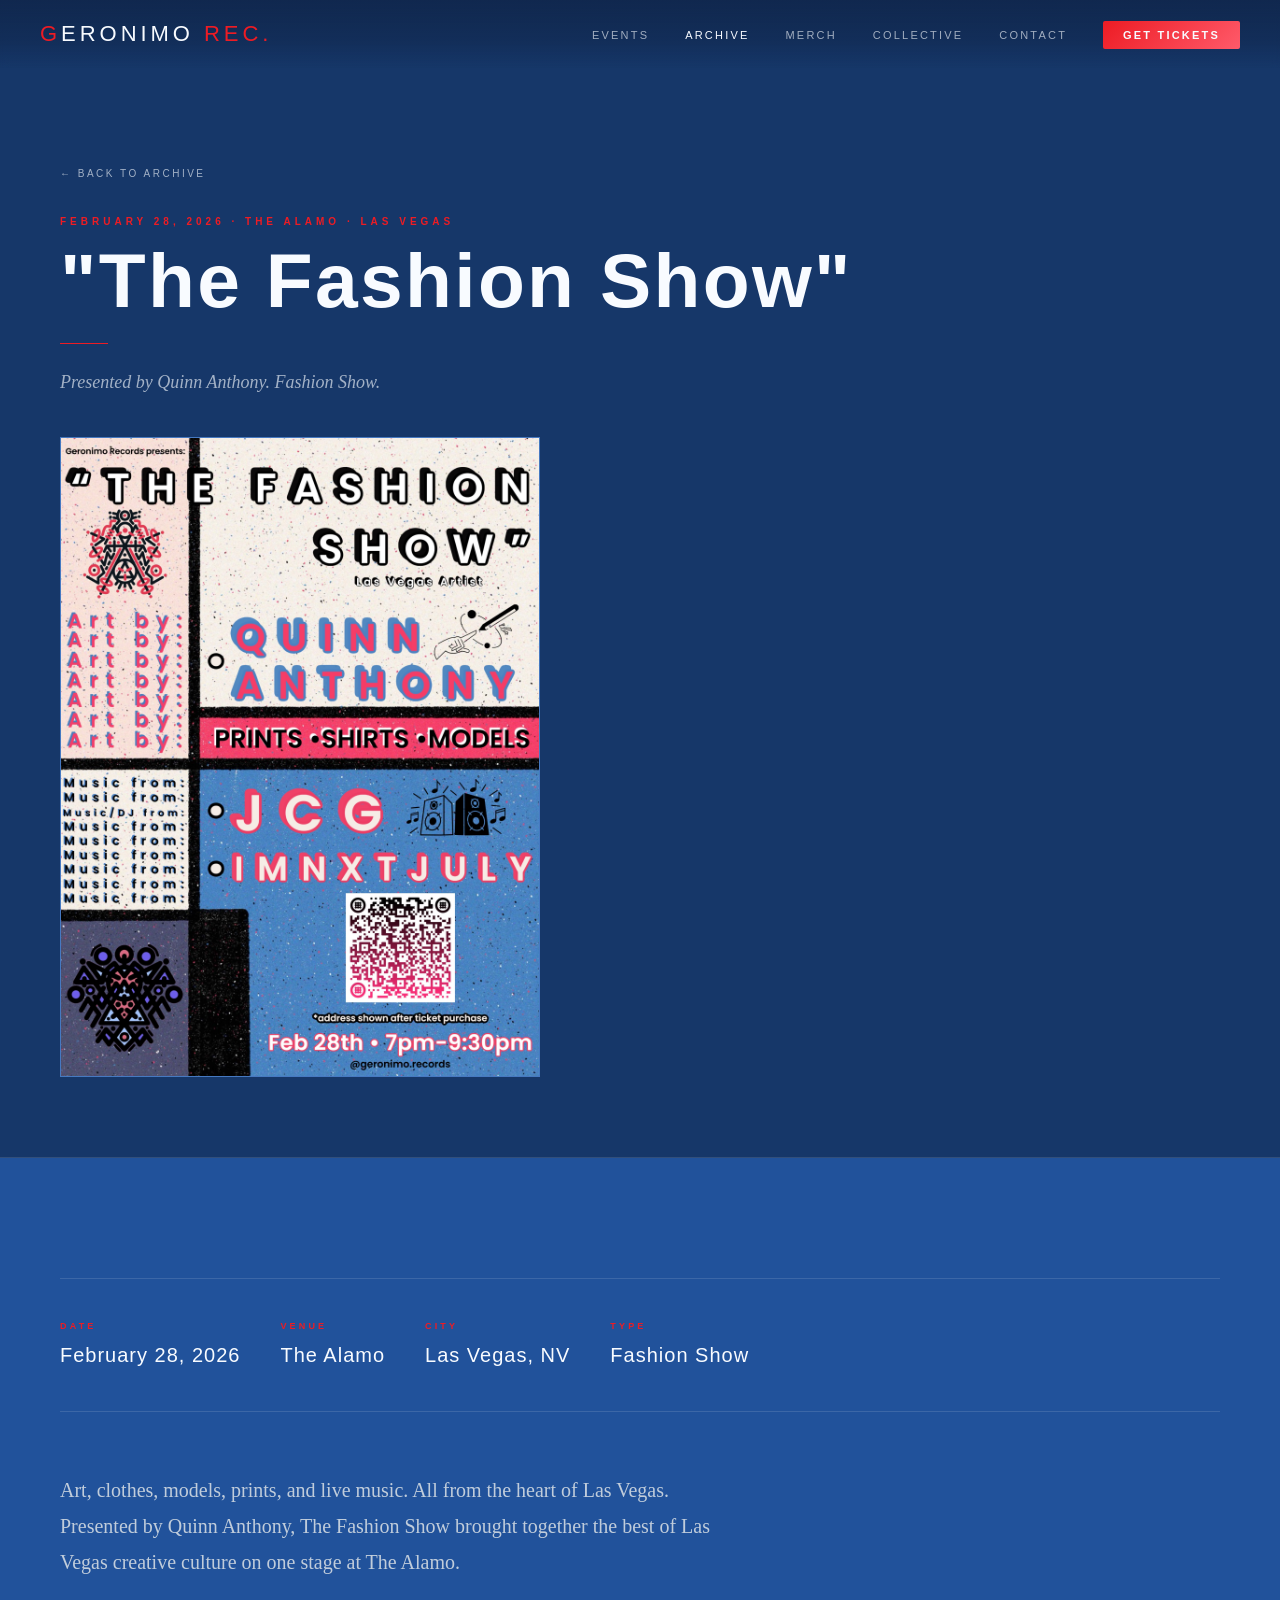
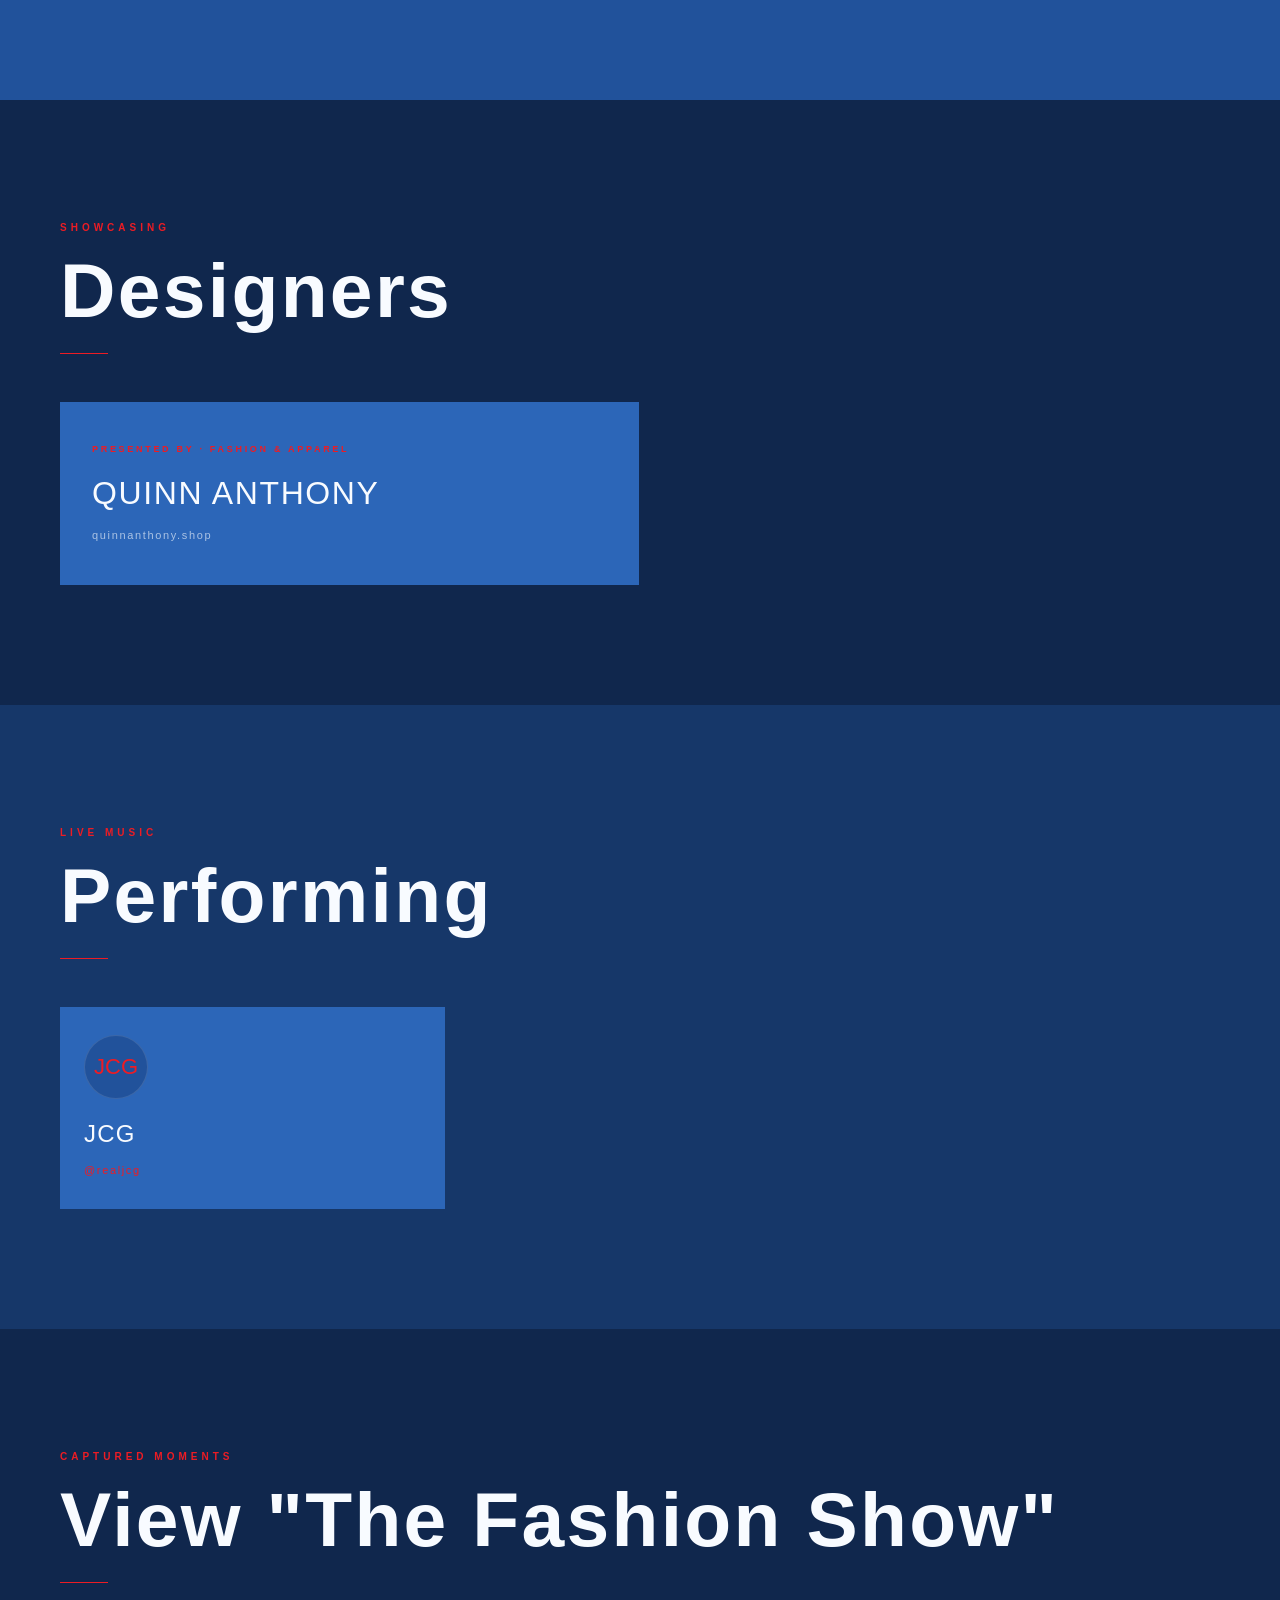
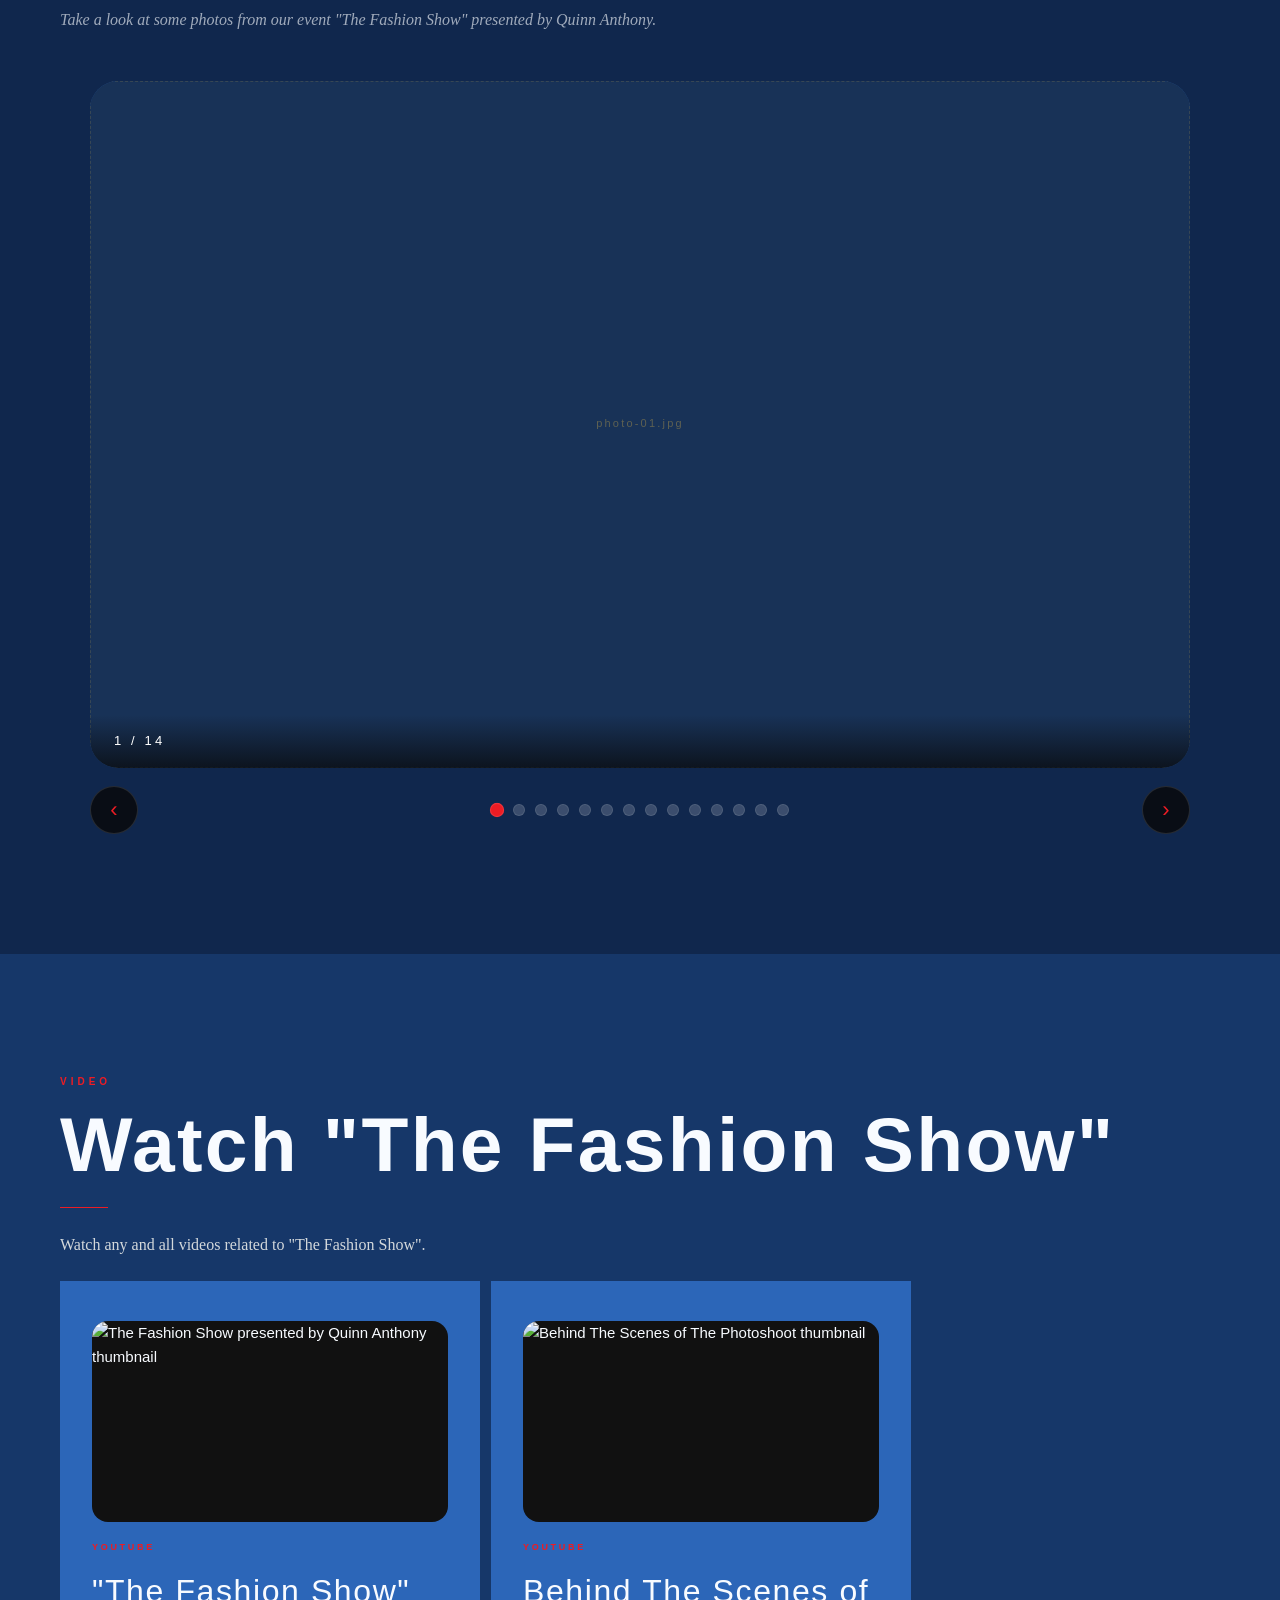
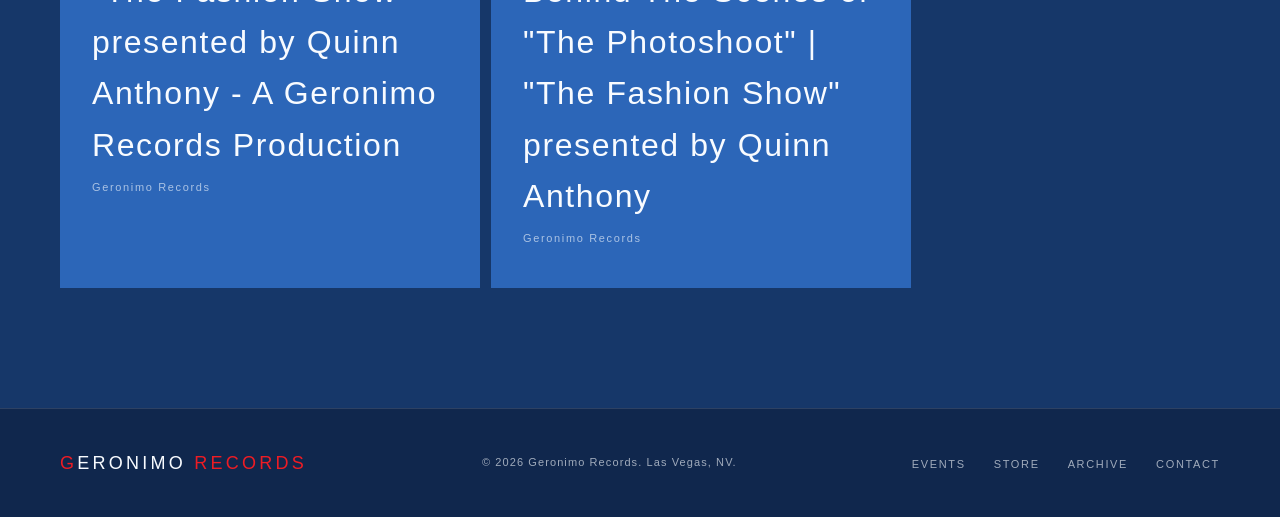
==== commit 1b867708: "Second Wave Merch, finished events, updated collective" ====
--- a/archive-fashion-show.html
+++ b/archive-fashion-show.html
@@ -192,6 +192,7 @@
     .gallery-slides {
       position: relative;
       min-height: 480px;
+      aspect-ratio: 16 / 10;
       touch-action: pan-y;
     }
 
@@ -221,7 +222,8 @@
     .gallery-slide img {
       width: 100%;
       height: 100%;
-      object-fit: cover;
+      object-fit: contain;
+      background: #111;
       transition: transform 0.45s ease;
     }
 
@@ -659,7 +661,7 @@
     <p style="font-family:var(--font-editorial); font-size:16px; color:rgba(245,245,240,0.85); max-width:620px;">
       Watch any and all videos related to "The Fashion Show".
     </p>
-    <div style="display:grid; gap:20px; max-width:860px; margin-top:24px;">
+    <div class="showcase-grid" style="max-width:860px; margin-top:24px;">
       <a href="https://www.youtube.com/watch?v=fUgzHZfKkm8&t=2s" class="showcase-card" target="_blank" rel="noopener" style="max-width:420px;">
         <div style="border-radius:16px; overflow:hidden; background:#111; margin-bottom:18px; aspect-ratio:16/9;">
           <img src="https://i.ytimg.com/vi/fUgzHZfKkm8/hqdefault.jpg" alt="The Fashion Show presented by Quinn Anthony thumbnail" style="width:100%; height:100%; object-fit:cover; display:block;" />
--- a/css/style.css
+++ b/css/style.css
@@ -8,17 +8,17 @@
 
 :root {
   /* Colors */
-  --black:      #080808;
-  --off-black:  #0f0f0f;
-  --dark:       #141414;
-  --card:       #1a1a1a;
-  --border:     rgba(255,255,255,0.08);
-  --white:      #f5f5f0;
-  --cream:      #e8e0d0;
-  --gold:       #c9a84c;
-  --gold-light: #e0c97a;
-  --red:        #c0392b;
-  --muted:      rgba(245,245,240,0.45);
+  --black:      #10274d;
+  --off-black:  #163769;
+  --dark:       #21529b;
+  --card:       #2c66b8;
+  --border:     rgba(255,255,255,0.12);
+  --white:      #f8fbff;
+  --cream:      #e7f0ff;
+  --gold:       #ed1c24;
+  --gold-light: #ff5a6a;
+  --red:        #ff4d5f;
+  --muted:      rgba(248,251,255,0.62);
 
   /* Typography */
   --font-display:   'Bebas Neue', sans-serif;
@@ -33,12 +33,110 @@
 html { scroll-behavior: smooth; }
 
 body {
-  background: var(--black);
+  position: relative;
+  isolation: isolate;
+  background:
+    radial-gradient(circle at 8% 12%, rgba(248,251,255,0.95) 0 2px, transparent 2.5px),
+    radial-gradient(circle at 21% 34%, rgba(248,251,255,0.82) 0 1.5px, transparent 2px),
+    radial-gradient(circle at 33% 18%, rgba(248,251,255,0.9) 0 2px, transparent 2.5px),
+    radial-gradient(circle at 47% 42%, rgba(248,251,255,0.78) 0 1.5px, transparent 2px),
+    radial-gradient(circle at 59% 14%, rgba(248,251,255,0.92) 0 2px, transparent 2.5px),
+    radial-gradient(circle at 72% 31%, rgba(248,251,255,0.86) 0 1.5px, transparent 2px),
+    radial-gradient(circle at 84% 16%, rgba(248,251,255,0.95) 0 2px, transparent 2.5px),
+    radial-gradient(circle at 91% 44%, rgba(248,251,255,0.8) 0 1.5px, transparent 2px),
+    radial-gradient(circle at 14% 63%, rgba(248,251,255,0.85) 0 2px, transparent 2.5px),
+    radial-gradient(circle at 28% 78%, rgba(248,251,255,0.72) 0 1.5px, transparent 2px),
+    radial-gradient(circle at 41% 61%, rgba(248,251,255,0.9) 0 2px, transparent 2.5px),
+    radial-gradient(circle at 57% 74%, rgba(248,251,255,0.8) 0 1.5px, transparent 2px),
+    radial-gradient(circle at 69% 58%, rgba(248,251,255,0.88) 0 2px, transparent 2.5px),
+    radial-gradient(circle at 82% 71%, rgba(248,251,255,0.76) 0 1.5px, transparent 2px),
+    radial-gradient(circle at 94% 86%, rgba(248,251,255,0.9) 0 2px, transparent 2.5px),
+    radial-gradient(circle at top left, rgba(237,28,36,0.18) 0%, transparent 32%),
+    radial-gradient(circle at top right, rgba(255,255,255,0.12) 0%, transparent 28%),
+    linear-gradient(180deg, #10284f 0%, #1a3f79 45%, #2d67bb 100%);
   color: var(--white);
   font-family: var(--font-body);
   font-size: 15px;
   line-height: 1.6;
   overflow-x: hidden;
+}
+
+body > * {
+  position: relative;
+  z-index: 1;
+}
+
+body::before,
+body::after {
+  content: '';
+  position: fixed;
+  inset: 0;
+  pointer-events: none;
+  z-index: 0;
+  background-repeat: no-repeat;
+}
+
+body::before {
+  background-image:
+    linear-gradient(135deg, rgba(248,251,255,0) 0%, rgba(248,251,255,0.98) 48%, rgba(248,251,255,0) 100%),
+    linear-gradient(135deg, rgba(248,251,255,0) 0%, rgba(248,251,255,0.85) 48%, rgba(248,251,255,0) 100%),
+    linear-gradient(135deg, rgba(248,251,255,0) 0%, rgba(248,251,255,0.92) 48%, rgba(248,251,255,0) 100%),
+    linear-gradient(135deg, rgba(248,251,255,0) 0%, rgba(248,251,255,0.8) 48%, rgba(248,251,255,0) 100%);
+  background-size: 180px 2px, 140px 2px, 220px 2px, 160px 2px;
+  background-position: -12% 18%, 36% -8%, 72% 12%, 104% 28%;
+  filter: drop-shadow(0 0 8px rgba(248,251,255,0.48));
+  animation: shootingStarsA 14s linear infinite;
+}
+
+body::after {
+  background-image:
+    linear-gradient(135deg, rgba(248,251,255,0) 0%, rgba(248,251,255,0.9) 48%, rgba(248,251,255,0) 100%),
+    linear-gradient(135deg, rgba(248,251,255,0) 0%, rgba(248,251,255,0.82) 48%, rgba(248,251,255,0) 100%),
+    linear-gradient(135deg, rgba(248,251,255,0) 0%, rgba(248,251,255,0.95) 48%, rgba(248,251,255,0) 100%),
+    linear-gradient(135deg, rgba(248,251,255,0) 0%, rgba(248,251,255,0.78) 48%, rgba(248,251,255,0) 100%);
+  background-size: 200px 2px, 150px 2px, 170px 2px, 230px 2px;
+  background-position: 8% 56%, 48% 42%, 82% 68%, 118% 54%;
+  filter: drop-shadow(0 0 10px rgba(248,251,255,0.42));
+  animation: shootingStarsB 18s linear infinite;
+}
+
+@keyframes shootingStarsA {
+  0% {
+    opacity: 0;
+    transform: translate3d(0, 0, 0);
+  }
+  10% {
+    opacity: 1;
+  }
+  45% {
+    opacity: 0.9;
+    transform: translate3d(-20vw, 20vh, 0);
+  }
+  46%,
+  100% {
+    opacity: 0;
+    transform: translate3d(-28vw, 28vh, 0);
+  }
+}
+
+@keyframes shootingStarsB {
+  0%,
+  18% {
+    opacity: 0;
+    transform: translate3d(0, 0, 0);
+  }
+  26% {
+    opacity: 1;
+  }
+  62% {
+    opacity: 0.88;
+    transform: translate3d(-24vw, 24vh, 0);
+  }
+  63%,
+  100% {
+    opacity: 0;
+    transform: translate3d(-34vw, 34vh, 0);
+  }
 }
 
 img { display: block; width: 100%; height: 100%; object-fit: cover; }
@@ -57,13 +155,13 @@
   justify-content: space-between;
   padding: 0 40px;
   height: 68px;
-  background: linear-gradient(to bottom, rgba(8,8,8,0.96) 0%, transparent 100%);
+  background: linear-gradient(to bottom, rgba(16,39,77,0.95) 0%, rgba(16,39,77,0.58) 58%, transparent 100%);
   backdrop-filter: blur(4px);
   transition: background 0.3s;
 }
 
 nav.scrolled {
-  background: rgba(8,8,8,0.97);
+  background: rgba(16,39,77,0.97);
 }
 
 .nav-logo {
@@ -97,8 +195,8 @@
 .nav-links a.active { color: var(--white); }
 
 .nav-cta {
-  background: var(--gold) !important;
-  color: var(--black) !important;
+  background: linear-gradient(135deg, var(--gold) 0%, var(--gold-light) 100%) !important;
+  color: var(--white) !important;
   padding: 8px 20px;
   border-radius: 2px;
   font-weight: 600 !important;
@@ -134,7 +232,7 @@
   display: none;
   position: fixed;
   top: 68px; left: 0; right: 0; bottom: 0;
-  background: rgba(8,8,8,0.98);
+  background: rgba(7,16,31,0.98);
   z-index: 99;
   flex-direction: column;
   align-items: center;
@@ -185,8 +283,8 @@
 
 /* ── BUTTONS ────────────────────────────────────────────────── */
 .btn-primary {
-  background: var(--gold);
-  color: var(--black);
+  background: linear-gradient(135deg, var(--gold) 0%, var(--gold-light) 100%);
+  color: var(--white);
   padding: 14px 32px;
   font-family: var(--font-body);
   font-size: 11px;
@@ -222,7 +320,7 @@
 
 /* ── MARQUEE ────────────────────────────────────────────────── */
 .marquee-wrap {
-  background: var(--gold);
+  background: linear-gradient(90deg, #ed1c24 0%, #ff5a6a 50%, #ed1c24 100%);
   overflow: hidden;
   padding: 10px 0;
 }
@@ -237,7 +335,7 @@
   font-family: var(--font-display);
   font-size: 13px;
   letter-spacing: 0.25em;
-  color: var(--black);
+  color: var(--white);
   padding: 0 40px;
 }
 
@@ -264,15 +362,15 @@
   position: absolute;
   inset: 0;
   background:
-    linear-gradient(to bottom, rgba(8,8,8,0.2) 0%, rgba(8,8,8,0.5) 50%, rgba(8,8,8,0.95) 100%);
+    linear-gradient(to bottom, rgba(7,16,31,0.15) 0%, rgba(7,16,31,0.45) 46%, rgba(7,16,31,0.94) 100%);
 }
 
 .hero-grid {
   position: absolute;
   inset: 0;
   background-image:
-    linear-gradient(rgba(201,168,76,0.06) 1px, transparent 1px),
-    linear-gradient(90deg, rgba(201,168,76,0.06) 1px, transparent 1px);
+    linear-gradient(rgba(248,251,255,0.07) 1px, transparent 1px),
+    linear-gradient(90deg, rgba(237,28,36,0.1) 1px, transparent 1px);
   background-size: 80px 80px;
   animation: gridPan 20s linear infinite;
 }
@@ -304,7 +402,7 @@
 }
 
 .hero-title .outline {
-  -webkit-text-stroke: 1px rgba(245,245,240,0.3);
+  -webkit-text-stroke: 1px rgba(248,251,255,0.32);
   color: transparent;
 }
 
@@ -475,17 +573,17 @@
 .archive-card:hover .archive-card-bg { transform: scale(1.05); }
 
 /* Fallback gradient fills (swap out when real photos are added) */
-.bg-1 { background: linear-gradient(135deg, #1a0a0a 0%, #3d1515 40%, #0a0a1a 100%); }
-.bg-2 { background: linear-gradient(135deg, #0a1020 0%, #1a2a4a 50%, #0d0d0d 100%); }
-.bg-3 { background: linear-gradient(135deg, #0a1a0a 0%, #1a3a1a 50%, #0a0a0a 100%); }
-.bg-4 { background: linear-gradient(135deg, #1a1a0a 0%, #3a3a0a 50%, #0d0d0d 100%); }
-.bg-5 { background: linear-gradient(135deg, #1a0a1a 0%, #3a0a3a 50%, #0d0d0d 100%); }
-.bg-6 { background: linear-gradient(135deg, #0a0a1a 0%, #1a1a3a 50%, #0d0d0d 100%); }
+.bg-1 { background: linear-gradient(135deg, #ed1c24 0%, #8e1322 42%, #0a1f4f 100%); }
+.bg-2 { background: linear-gradient(135deg, #10224a 0%, #1f4fa8 55%, #f8fbff 100%); }
+.bg-3 { background: linear-gradient(135deg, #07101f 0%, #153462 45%, #ed1c24 100%); }
+.bg-4 { background: linear-gradient(135deg, #f8fbff 0%, #b9cfff 35%, #19459f 100%); }
+.bg-5 { background: linear-gradient(135deg, #0b1730 0%, #ed1c24 50%, #ff8a96 100%); }
+.bg-6 { background: linear-gradient(135deg, #07101f 0%, #16305f 52%, #f8fbff 100%); }
 
 .archive-overlay {
   position: absolute;
   inset: 0;
-  background: linear-gradient(to top, rgba(8,8,8,0.92) 0%, transparent 55%);
+  background: linear-gradient(to top, rgba(7,16,31,0.9) 0%, rgba(7,16,31,0.15) 58%, transparent 100%);
   z-index: 2;
   display: flex;
   flex-direction: column;
@@ -604,7 +702,7 @@
   position: absolute;
   font-family: var(--font-display);
   font-size: clamp(120px, 20vw, 280px);
-  color: rgba(201,168,76,0.04);
+  color: rgba(237,28,36,0.09);
   top: 50%;
   left: 50%;
   transform: translate(-50%, -50%);
@@ -627,7 +725,7 @@
   font-family: var(--font-editorial);
   font-size: 20px;
   line-height: 1.8;
-  color: rgba(245,245,240,0.7);
+  color: rgba(248,251,255,0.76);
   margin-bottom: 20px;
 }
 
@@ -721,7 +819,7 @@
 }
 
 .form-group select { background-color: #111; }
-.form-group select option { background: #1a1a1a; color: var(--white); }
+.form-group select option { background: #153462; color: var(--white); }
 
 .form-group input:focus,
 .form-group textarea:focus,
@@ -857,8 +955,8 @@
   font-family: var(--font-display);
   font-size: 13px;
   letter-spacing: 0.25em;
-  color: rgba(201,168,76,0.2);
-  border: 1px dashed rgba(201,168,76,0.12);
+  color: rgba(237,28,36,0.26);
+  border: 1px dashed rgba(237,28,36,0.18);
 }
 
 /* ── SHOPIFY BUY BUTTON WRAPPER ─────────────────────────────── */
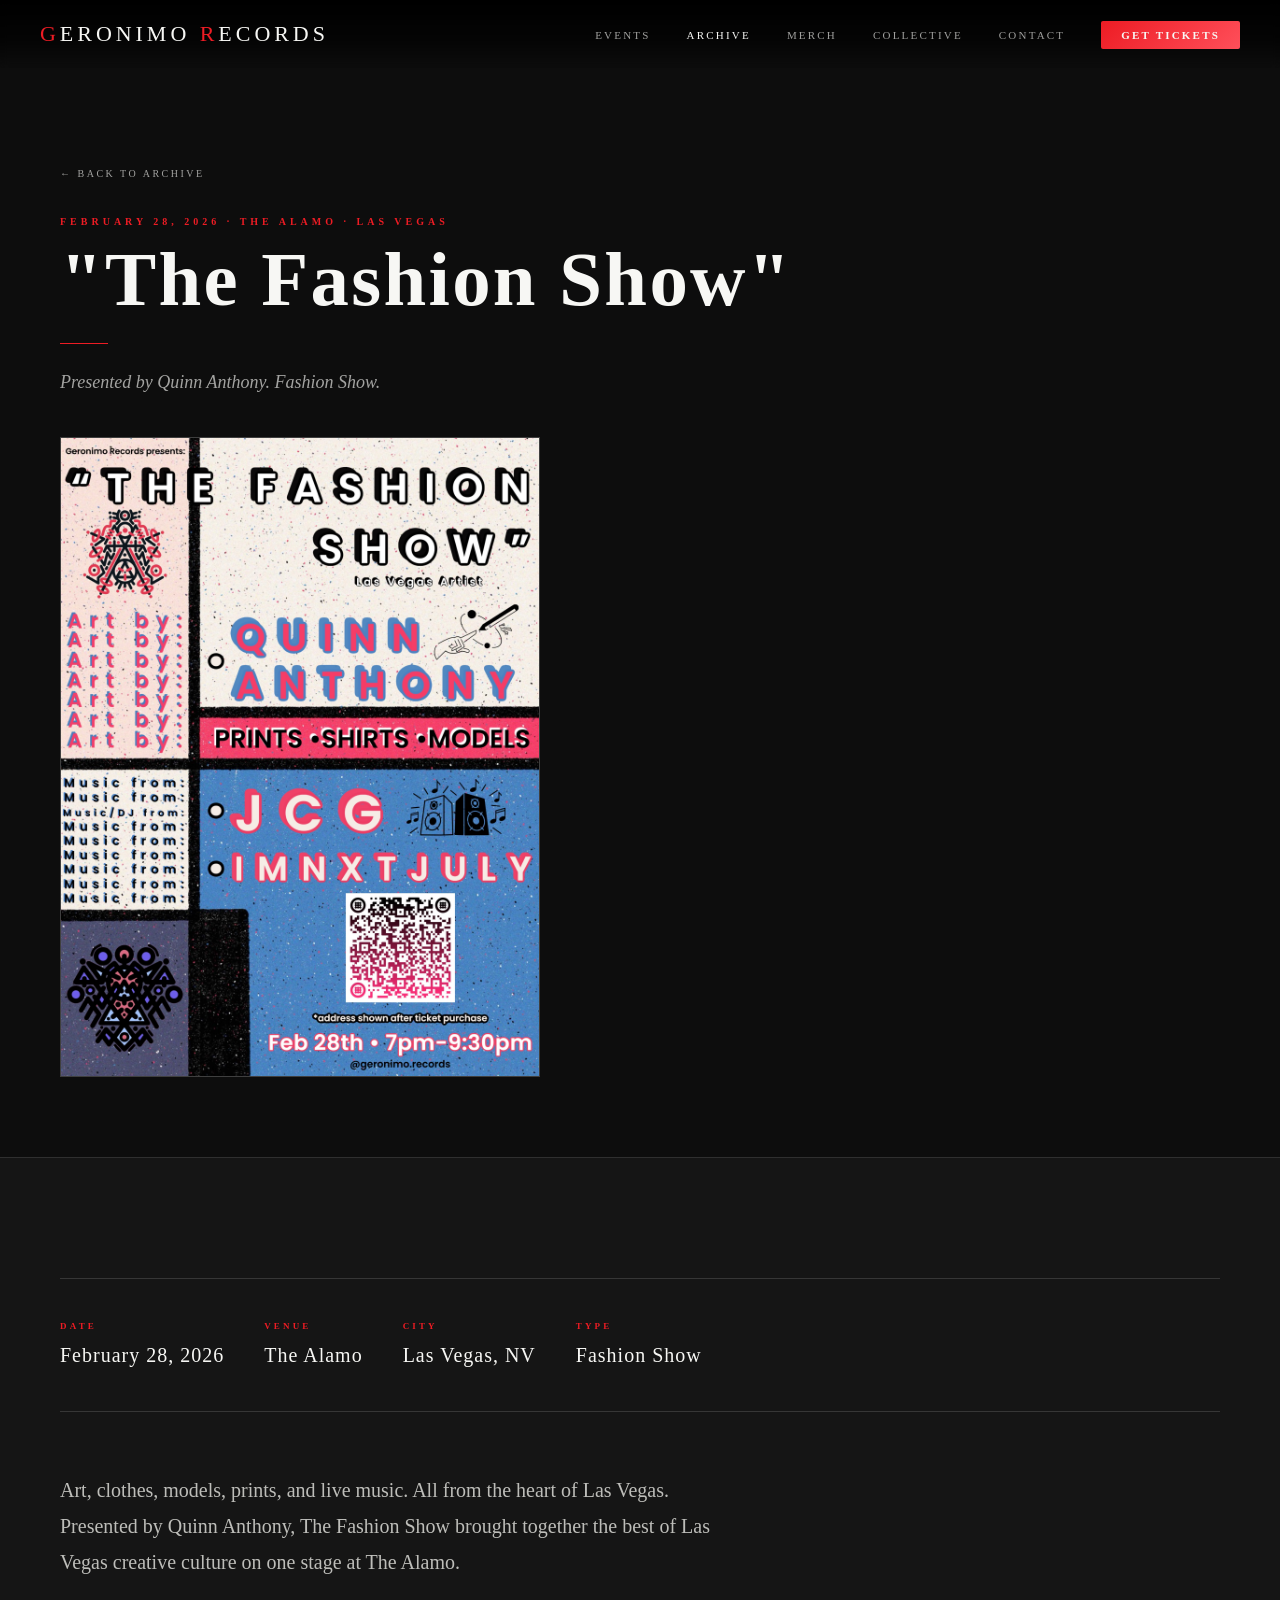
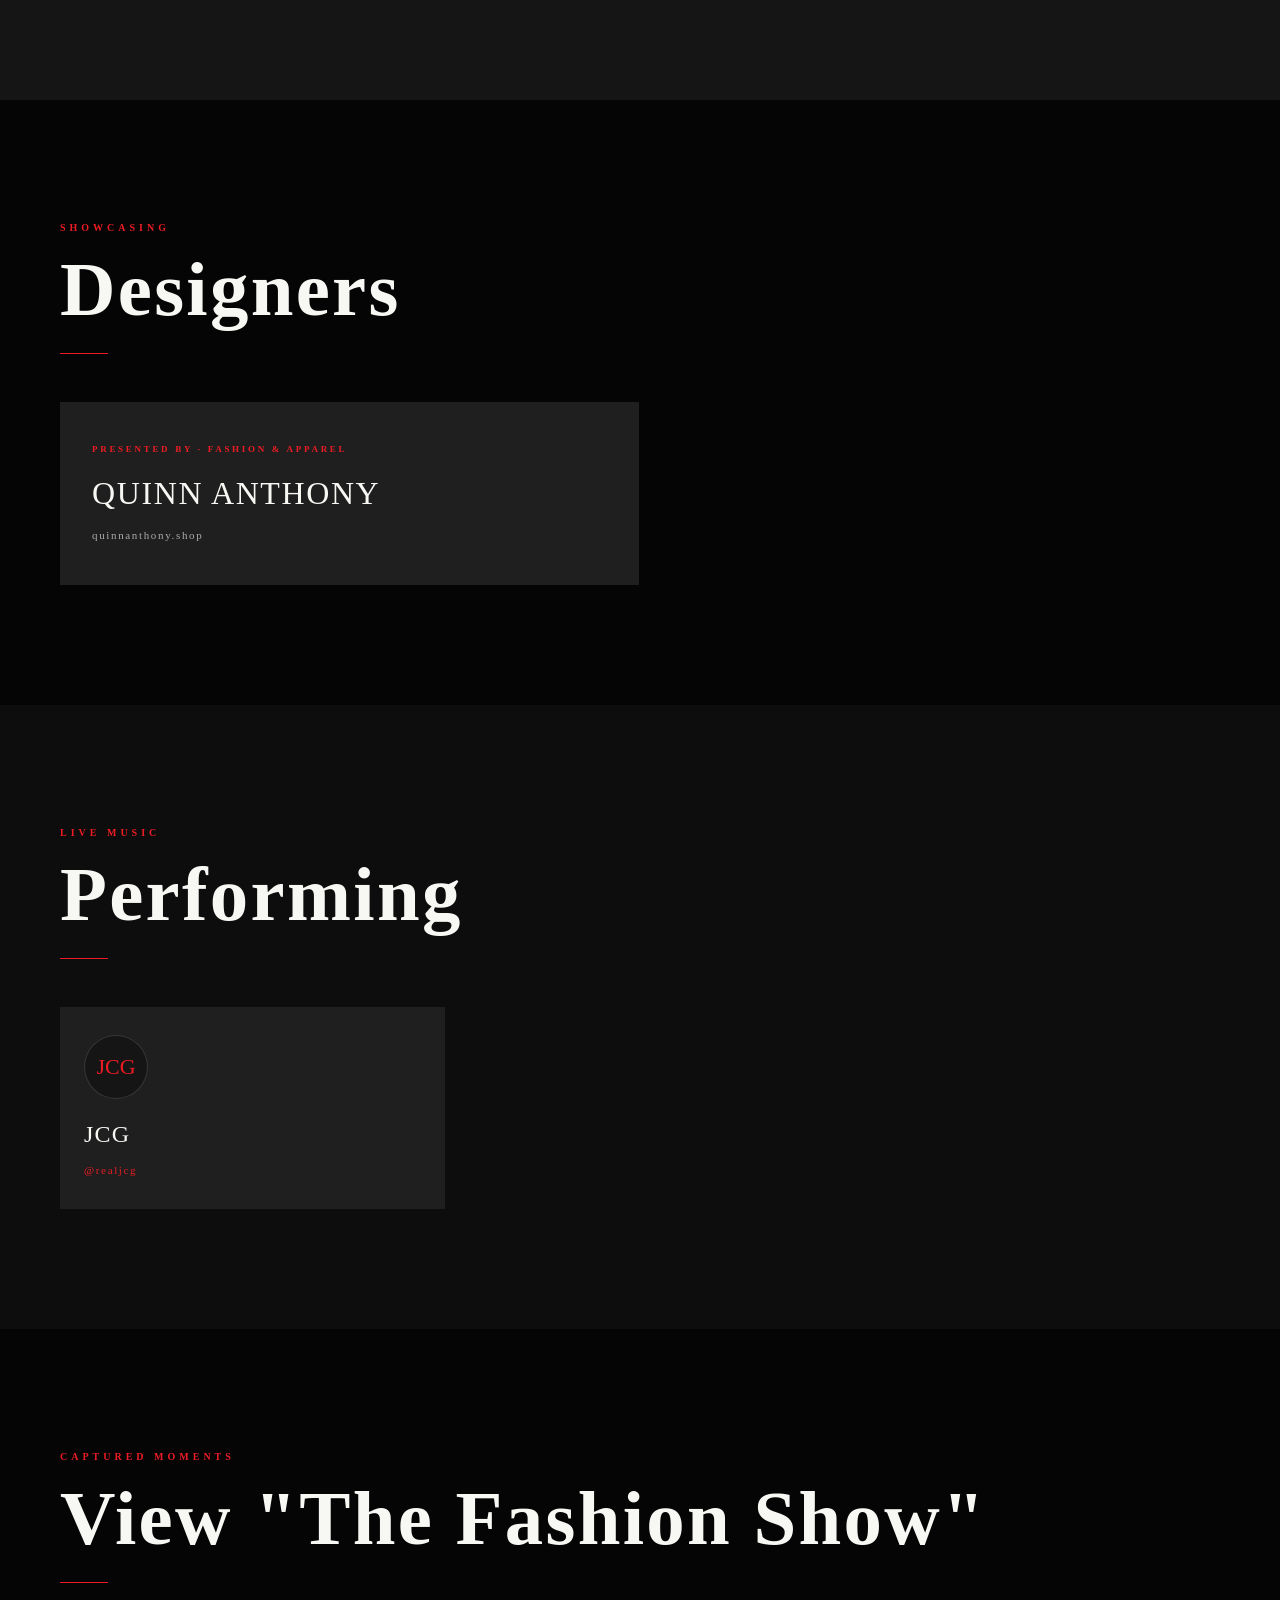
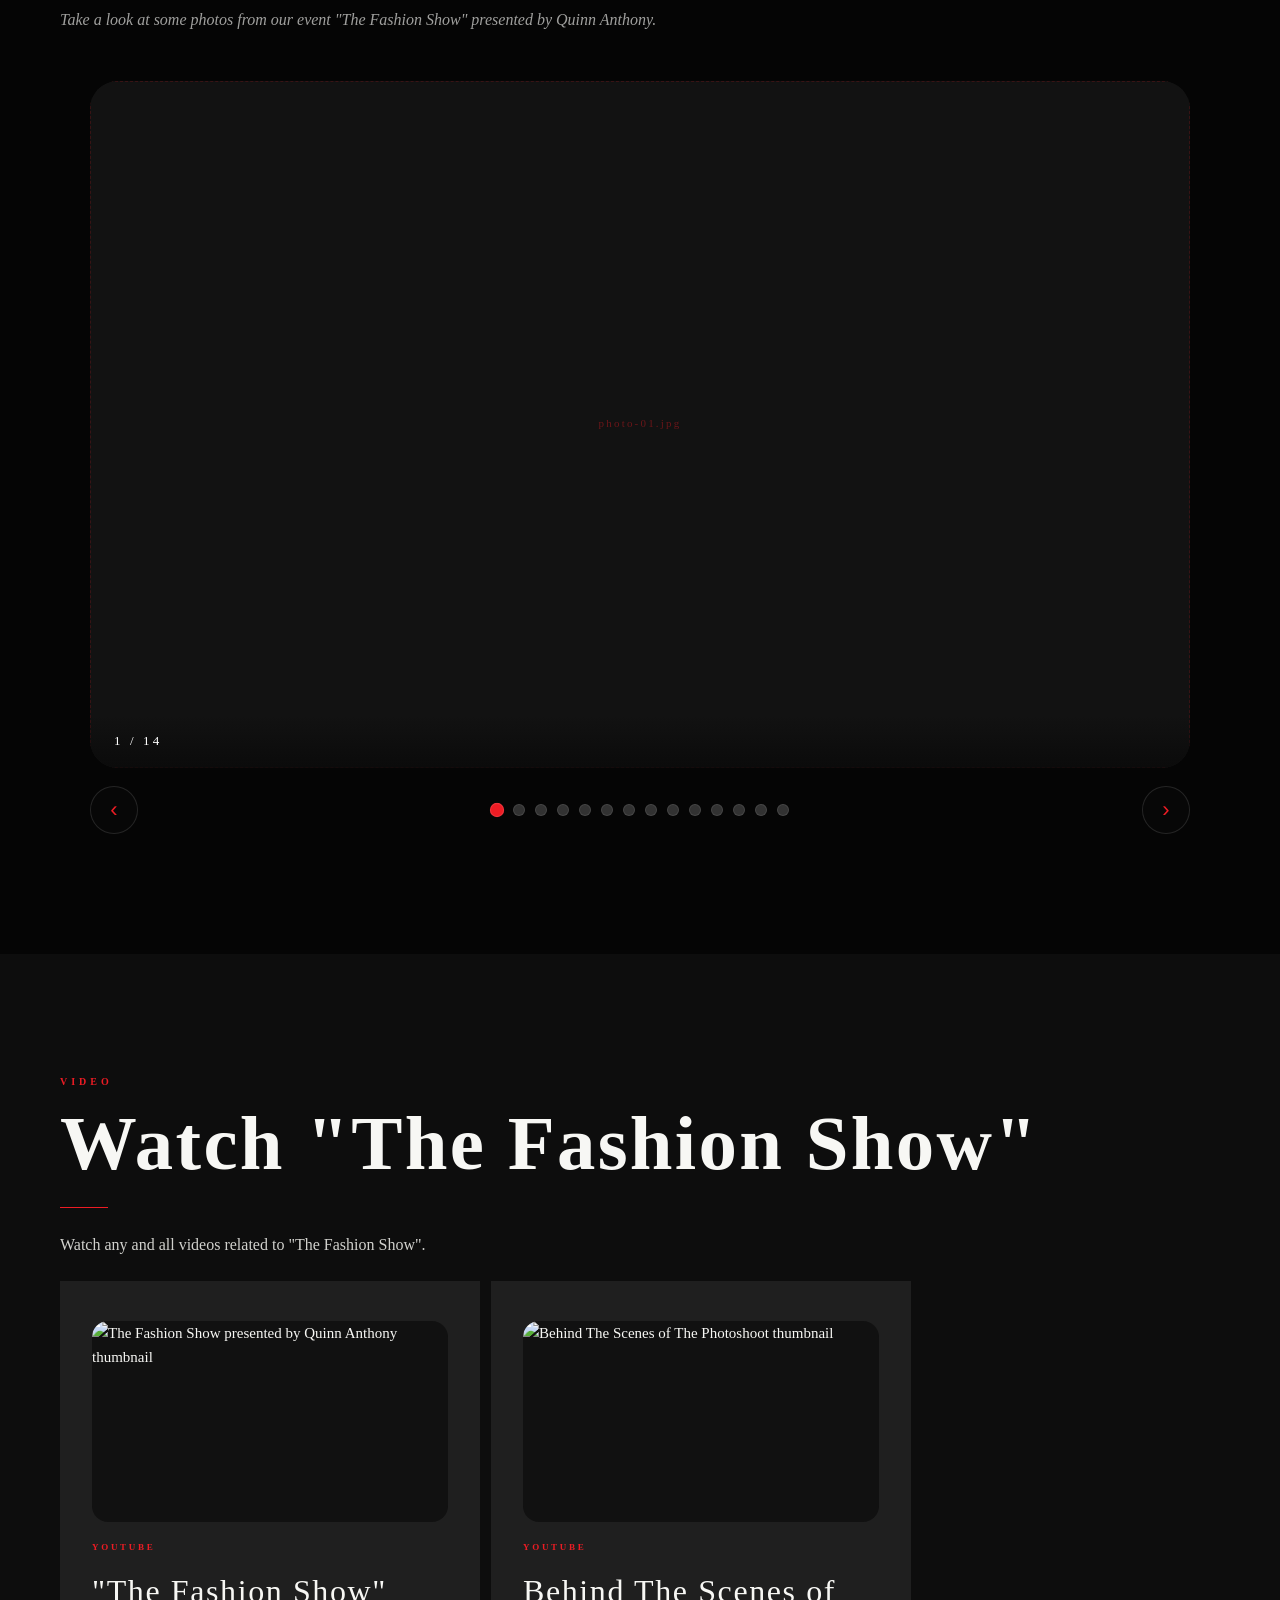
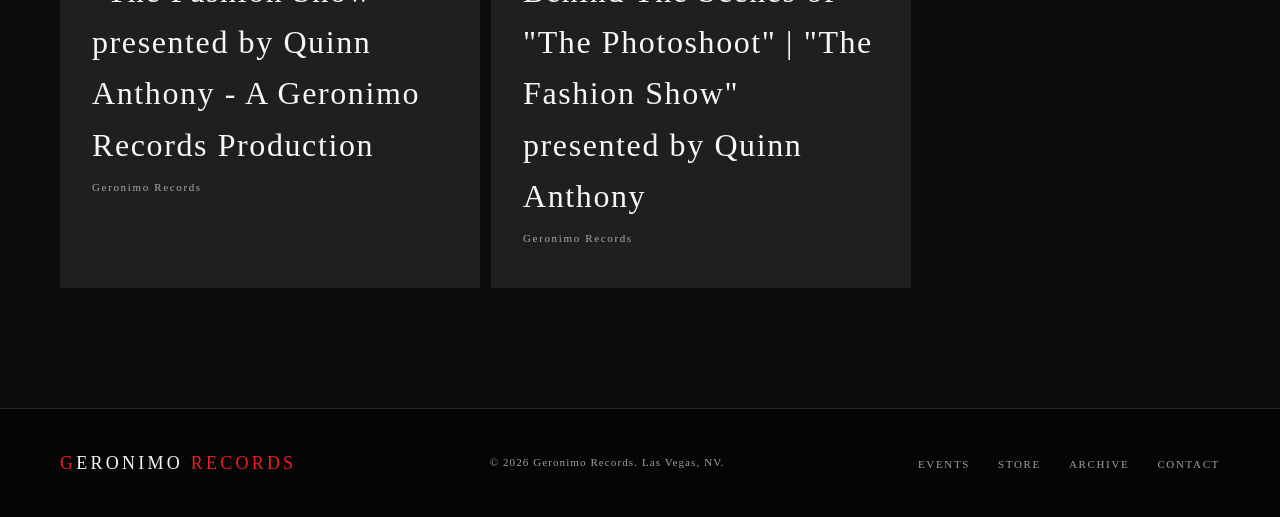
==== commit 74601cd9: "gonzo update" ====
--- a/archive-fashion-show.html
+++ b/archive-fashion-show.html
@@ -29,8 +29,8 @@
       font-family: var(--font-display);
       font-size: 18px;
       letter-spacing: 0.3em;
-      color: rgba(201,168,76,0.3);
-      border: 1px dashed rgba(201,168,76,0.2);
+      color: rgba(237,28,36,0.3);
+      border: 1px dashed rgba(237,28,36,0.2);
       text-align: center;
       padding: 20px;
     }
@@ -240,8 +240,8 @@
       font-family: var(--font-display);
       font-size: 11px;
       letter-spacing: 0.2em;
-      color: rgba(201,168,76,0.4);
-      border: 1px dashed rgba(201,168,76,0.18);
+      color: rgba(237,28,36,0.4);
+      border: 1px dashed rgba(237,28,36,0.18);
       text-align: center;
       padding: 20px;
       background: rgba(8, 8, 8, 0.55);
@@ -437,7 +437,7 @@
 
   <!-- NAV -->
   <nav>
-    <a class="nav-logo" href="index.html"><span>G</span>ERONIMO <span>REC.</span></a>
+    <a class="nav-logo" href="index.html"><span>G</span>ERONIMO <span>R</span>ECORDS</a>
     <ul class="nav-links">
       <li><a href="events.html">Events</a></li>
       <li><a href="archive.html" class="active">Archive</a></li>
--- a/css/style.css
+++ b/css/style.css
@@ -8,22 +8,22 @@
 
 :root {
   /* Colors */
-  --black:      #10274d;
-  --off-black:  #163769;
-  --dark:       #21529b;
-  --card:       #2c66b8;
-  --border:     rgba(255,255,255,0.12);
-  --white:      #f8fbff;
-  --cream:      #e7f0ff;
+  --black:      #050505;
+  --off-black:  #0d0d0d;
+  --dark:       #151515;
+  --card:       #1f1f1f;
+  --border:     rgba(255,255,255,0.14);
+  --white:      #f7f7f4;
+  --cream:      #e8e8e2;
   --gold:       #ed1c24;
-  --gold-light: #ff5a6a;
-  --red:        #ff4d5f;
-  --muted:      rgba(248,251,255,0.62);
+  --gold-light: #ff4f5a;
+  --red:        #ff313d;
+  --muted:      rgba(247,247,244,0.64);
 
   /* Typography */
-  --font-display:   'Bebas Neue', sans-serif;
-  --font-body:      'Inter', sans-serif;
-  --font-editorial: 'Cormorant Garamond', serif;
+  --font-display:   'Times New Roman MT', 'Times New Roman', Times, serif;
+  --font-body:      'Times New Roman MT', 'Times New Roman', Times, serif;
+  --font-editorial: 'Times New Roman MT', 'Times New Roman', Times, serif;
 
   /* Spacing */
   --section-pad: 120px 60px;
@@ -35,25 +35,7 @@
 body {
   position: relative;
   isolation: isolate;
-  background:
-    radial-gradient(circle at 8% 12%, rgba(248,251,255,0.95) 0 2px, transparent 2.5px),
-    radial-gradient(circle at 21% 34%, rgba(248,251,255,0.82) 0 1.5px, transparent 2px),
-    radial-gradient(circle at 33% 18%, rgba(248,251,255,0.9) 0 2px, transparent 2.5px),
-    radial-gradient(circle at 47% 42%, rgba(248,251,255,0.78) 0 1.5px, transparent 2px),
-    radial-gradient(circle at 59% 14%, rgba(248,251,255,0.92) 0 2px, transparent 2.5px),
-    radial-gradient(circle at 72% 31%, rgba(248,251,255,0.86) 0 1.5px, transparent 2px),
-    radial-gradient(circle at 84% 16%, rgba(248,251,255,0.95) 0 2px, transparent 2.5px),
-    radial-gradient(circle at 91% 44%, rgba(248,251,255,0.8) 0 1.5px, transparent 2px),
-    radial-gradient(circle at 14% 63%, rgba(248,251,255,0.85) 0 2px, transparent 2.5px),
-    radial-gradient(circle at 28% 78%, rgba(248,251,255,0.72) 0 1.5px, transparent 2px),
-    radial-gradient(circle at 41% 61%, rgba(248,251,255,0.9) 0 2px, transparent 2.5px),
-    radial-gradient(circle at 57% 74%, rgba(248,251,255,0.8) 0 1.5px, transparent 2px),
-    radial-gradient(circle at 69% 58%, rgba(248,251,255,0.88) 0 2px, transparent 2.5px),
-    radial-gradient(circle at 82% 71%, rgba(248,251,255,0.76) 0 1.5px, transparent 2px),
-    radial-gradient(circle at 94% 86%, rgba(248,251,255,0.9) 0 2px, transparent 2.5px),
-    radial-gradient(circle at top left, rgba(237,28,36,0.18) 0%, transparent 32%),
-    radial-gradient(circle at top right, rgba(255,255,255,0.12) 0%, transparent 28%),
-    linear-gradient(180deg, #10284f 0%, #1a3f79 45%, #2d67bb 100%);
+  background: #000;
   color: var(--white);
   font-family: var(--font-body);
   font-size: 15px;
@@ -66,84 +48,8 @@
   z-index: 1;
 }
 
-body::before,
-body::after {
-  content: '';
-  position: fixed;
-  inset: 0;
-  pointer-events: none;
-  z-index: 0;
-  background-repeat: no-repeat;
-}
-
-body::before {
-  background-image:
-    linear-gradient(135deg, rgba(248,251,255,0) 0%, rgba(248,251,255,0.98) 48%, rgba(248,251,255,0) 100%),
-    linear-gradient(135deg, rgba(248,251,255,0) 0%, rgba(248,251,255,0.85) 48%, rgba(248,251,255,0) 100%),
-    linear-gradient(135deg, rgba(248,251,255,0) 0%, rgba(248,251,255,0.92) 48%, rgba(248,251,255,0) 100%),
-    linear-gradient(135deg, rgba(248,251,255,0) 0%, rgba(248,251,255,0.8) 48%, rgba(248,251,255,0) 100%);
-  background-size: 180px 2px, 140px 2px, 220px 2px, 160px 2px;
-  background-position: -12% 18%, 36% -8%, 72% 12%, 104% 28%;
-  filter: drop-shadow(0 0 8px rgba(248,251,255,0.48));
-  animation: shootingStarsA 14s linear infinite;
-}
-
-body::after {
-  background-image:
-    linear-gradient(135deg, rgba(248,251,255,0) 0%, rgba(248,251,255,0.9) 48%, rgba(248,251,255,0) 100%),
-    linear-gradient(135deg, rgba(248,251,255,0) 0%, rgba(248,251,255,0.82) 48%, rgba(248,251,255,0) 100%),
-    linear-gradient(135deg, rgba(248,251,255,0) 0%, rgba(248,251,255,0.95) 48%, rgba(248,251,255,0) 100%),
-    linear-gradient(135deg, rgba(248,251,255,0) 0%, rgba(248,251,255,0.78) 48%, rgba(248,251,255,0) 100%);
-  background-size: 200px 2px, 150px 2px, 170px 2px, 230px 2px;
-  background-position: 8% 56%, 48% 42%, 82% 68%, 118% 54%;
-  filter: drop-shadow(0 0 10px rgba(248,251,255,0.42));
-  animation: shootingStarsB 18s linear infinite;
-}
-
-@keyframes shootingStarsA {
-  0% {
-    opacity: 0;
-    transform: translate3d(0, 0, 0);
-  }
-  10% {
-    opacity: 1;
-  }
-  45% {
-    opacity: 0.9;
-    transform: translate3d(-20vw, 20vh, 0);
-  }
-  46%,
-  100% {
-    opacity: 0;
-    transform: translate3d(-28vw, 28vh, 0);
-  }
-}
-
-@keyframes shootingStarsB {
-  0%,
-  18% {
-    opacity: 0;
-    transform: translate3d(0, 0, 0);
-  }
-  26% {
-    opacity: 1;
-  }
-  62% {
-    opacity: 0.88;
-    transform: translate3d(-24vw, 24vh, 0);
-  }
-  63%,
-  100% {
-    opacity: 0;
-    transform: translate3d(-34vw, 34vh, 0);
-  }
-}
-
 img { display: block; width: 100%; height: 100%; object-fit: cover; }
 a   { color: inherit; }
-
-/* ── FONTS ─────────────────────────────────────────────────── */
-@import url('https://fonts.googleapis.com/css2?family=Bebas+Neue&family=Inter:wght@300;400;500;600&family=Cormorant+Garamond:ital,wght@0,300;0,400;1,300;1,400&display=swap');
 
 /* ── NAV ────────────────────────────────────────────────────── */
 nav {
@@ -155,13 +61,13 @@
   justify-content: space-between;
   padding: 0 40px;
   height: 68px;
-  background: linear-gradient(to bottom, rgba(16,39,77,0.95) 0%, rgba(16,39,77,0.58) 58%, transparent 100%);
+  background: linear-gradient(to bottom, rgba(0,0,0,0.96) 0%, rgba(0,0,0,0.66) 58%, transparent 100%);
   backdrop-filter: blur(4px);
   transition: background 0.3s;
 }
 
 nav.scrolled {
-  background: rgba(16,39,77,0.97);
+  background: rgba(0,0,0,0.97);
 }
 
 .nav-logo {
@@ -232,7 +138,7 @@
   display: none;
   position: fixed;
   top: 68px; left: 0; right: 0; bottom: 0;
-  background: rgba(7,16,31,0.98);
+  background: rgba(0,0,0,0.98);
   z-index: 99;
   flex-direction: column;
   align-items: center;
@@ -320,7 +226,7 @@
 
 /* ── MARQUEE ────────────────────────────────────────────────── */
 .marquee-wrap {
-  background: linear-gradient(90deg, #ed1c24 0%, #ff5a6a 50%, #ed1c24 100%);
+  background: linear-gradient(90deg, #ed1c24 0%, #ff4f5a 50%, #ed1c24 100%);
   overflow: hidden;
   padding: 10px 0;
 }
@@ -361,23 +267,11 @@
 .hero-bg {
   position: absolute;
   inset: 0;
-  background:
-    linear-gradient(to bottom, rgba(7,16,31,0.15) 0%, rgba(7,16,31,0.45) 46%, rgba(7,16,31,0.94) 100%);
+  background: #000;
 }
 
 .hero-grid {
-  position: absolute;
-  inset: 0;
-  background-image:
-    linear-gradient(rgba(248,251,255,0.07) 1px, transparent 1px),
-    linear-gradient(90deg, rgba(237,28,36,0.1) 1px, transparent 1px);
-  background-size: 80px 80px;
-  animation: gridPan 20s linear infinite;
-}
-
-@keyframes gridPan {
-  0%   { transform: translateY(0); }
-  100% { transform: translateY(80px); }
+  display: none;
 }
 
 .hero-tag {
@@ -401,8 +295,17 @@
   z-index: 1;
 }
 
+.hero-title span {
+  display: block;
+}
+
+.hero-title .hero-title-accent {
+  display: inline;
+  color: var(--gold);
+}
+
 .hero-title .outline {
-  -webkit-text-stroke: 1px rgba(248,251,255,0.32);
+  -webkit-text-stroke: 1px rgba(247,247,244,0.32);
   color: transparent;
 }
 
@@ -573,17 +476,17 @@
 .archive-card:hover .archive-card-bg { transform: scale(1.05); }
 
 /* Fallback gradient fills (swap out when real photos are added) */
-.bg-1 { background: linear-gradient(135deg, #ed1c24 0%, #8e1322 42%, #0a1f4f 100%); }
-.bg-2 { background: linear-gradient(135deg, #10224a 0%, #1f4fa8 55%, #f8fbff 100%); }
-.bg-3 { background: linear-gradient(135deg, #07101f 0%, #153462 45%, #ed1c24 100%); }
-.bg-4 { background: linear-gradient(135deg, #f8fbff 0%, #b9cfff 35%, #19459f 100%); }
-.bg-5 { background: linear-gradient(135deg, #0b1730 0%, #ed1c24 50%, #ff8a96 100%); }
-.bg-6 { background: linear-gradient(135deg, #07101f 0%, #16305f 52%, #f8fbff 100%); }
+.bg-1 { background: linear-gradient(135deg, #ed1c24 0%, #5a070b 42%, #090909 100%); }
+.bg-2 { background: linear-gradient(135deg, #050505 0%, #272727 55%, #f7f7f4 100%); }
+.bg-3 { background: linear-gradient(135deg, #050505 0%, #202020 45%, #ed1c24 100%); }
+.bg-4 { background: linear-gradient(135deg, #f7f7f4 0%, #bcbcb5 35%, #171717 100%); }
+.bg-5 { background: linear-gradient(135deg, #050505 0%, #ed1c24 50%, #ff6b74 100%); }
+.bg-6 { background: linear-gradient(135deg, #050505 0%, #1f1f1f 52%, #f7f7f4 100%); }
 
 .archive-overlay {
   position: absolute;
   inset: 0;
-  background: linear-gradient(to top, rgba(7,16,31,0.9) 0%, rgba(7,16,31,0.15) 58%, transparent 100%);
+  background: linear-gradient(to top, rgba(0,0,0,0.9) 0%, rgba(0,0,0,0.18) 58%, transparent 100%);
   z-index: 2;
   display: flex;
   flex-direction: column;
@@ -725,7 +628,7 @@
   font-family: var(--font-editorial);
   font-size: 20px;
   line-height: 1.8;
-  color: rgba(248,251,255,0.76);
+  color: rgba(247,247,244,0.76);
   margin-bottom: 20px;
 }
 
@@ -819,7 +722,7 @@
 }
 
 .form-group select { background-color: #111; }
-.form-group select option { background: #153462; color: var(--white); }
+.form-group select option { background: #111; color: var(--white); }
 
 .form-group input:focus,
 .form-group textarea:focus,
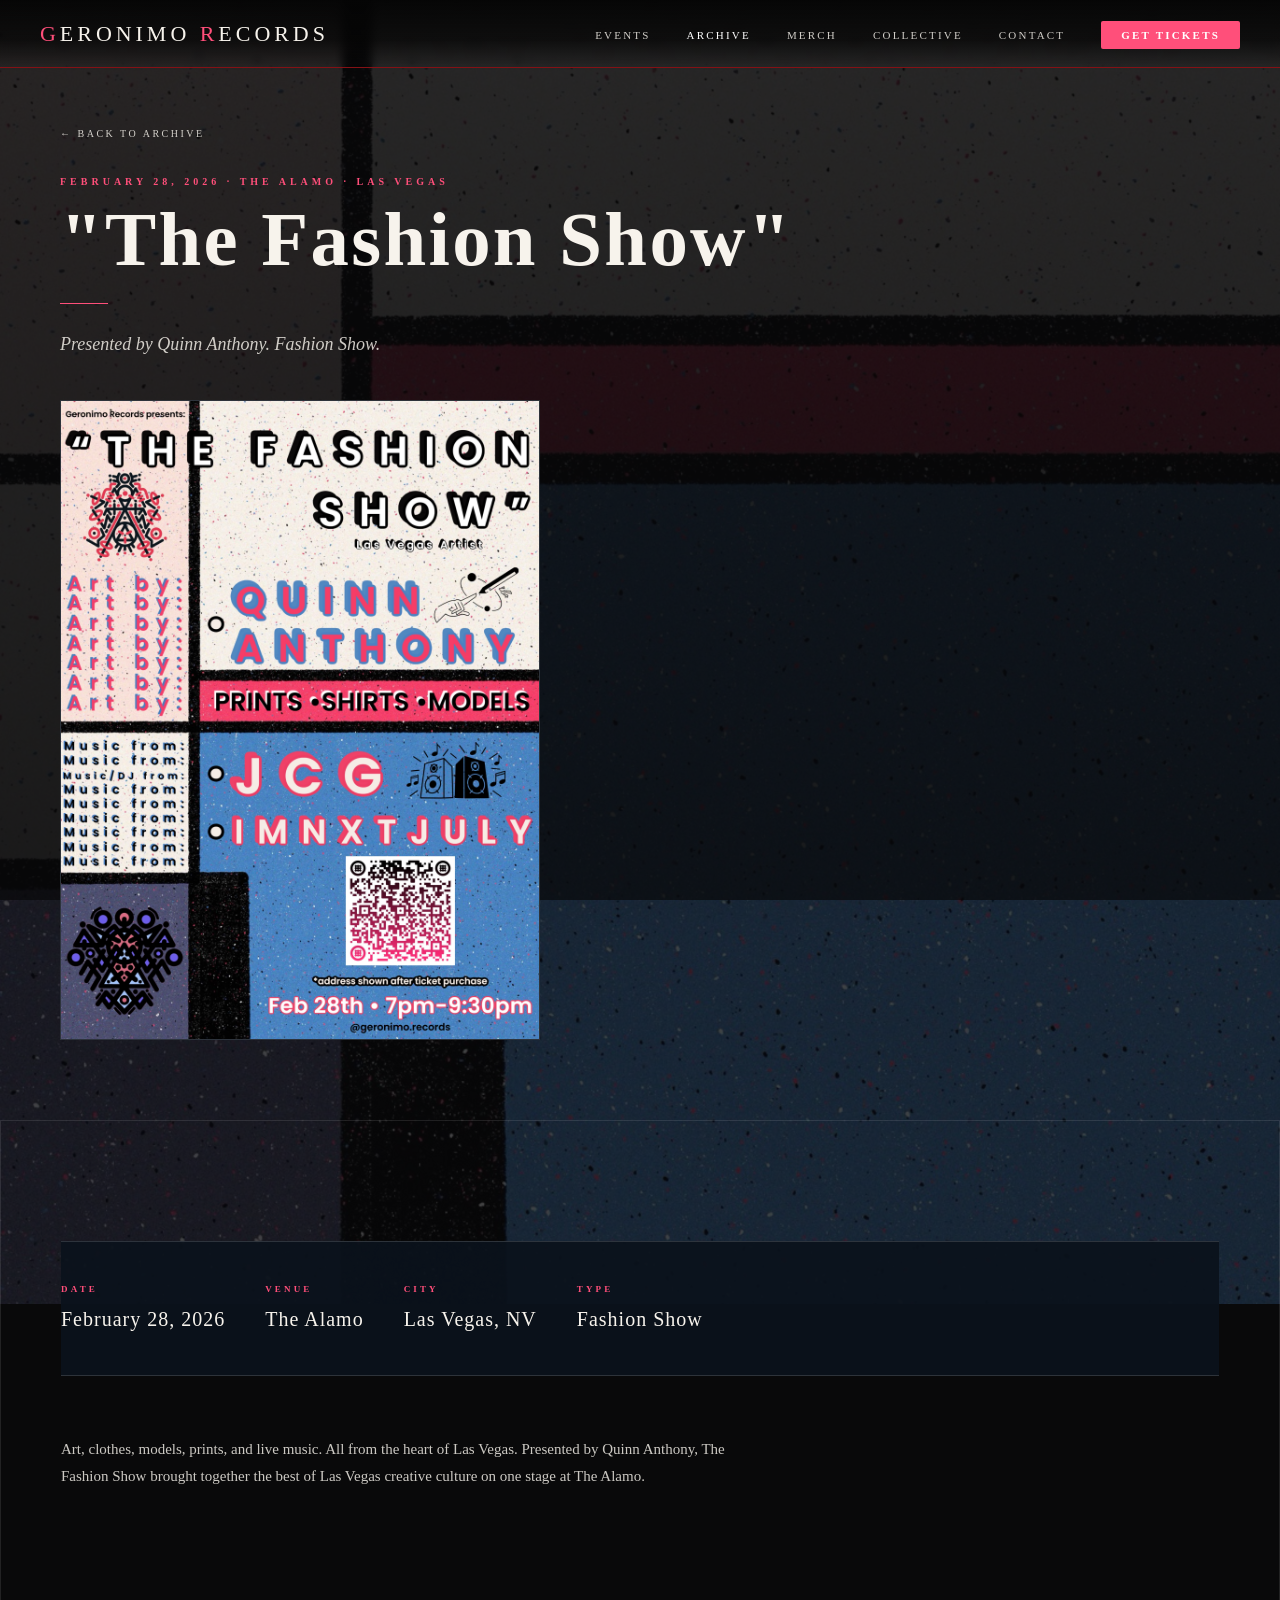
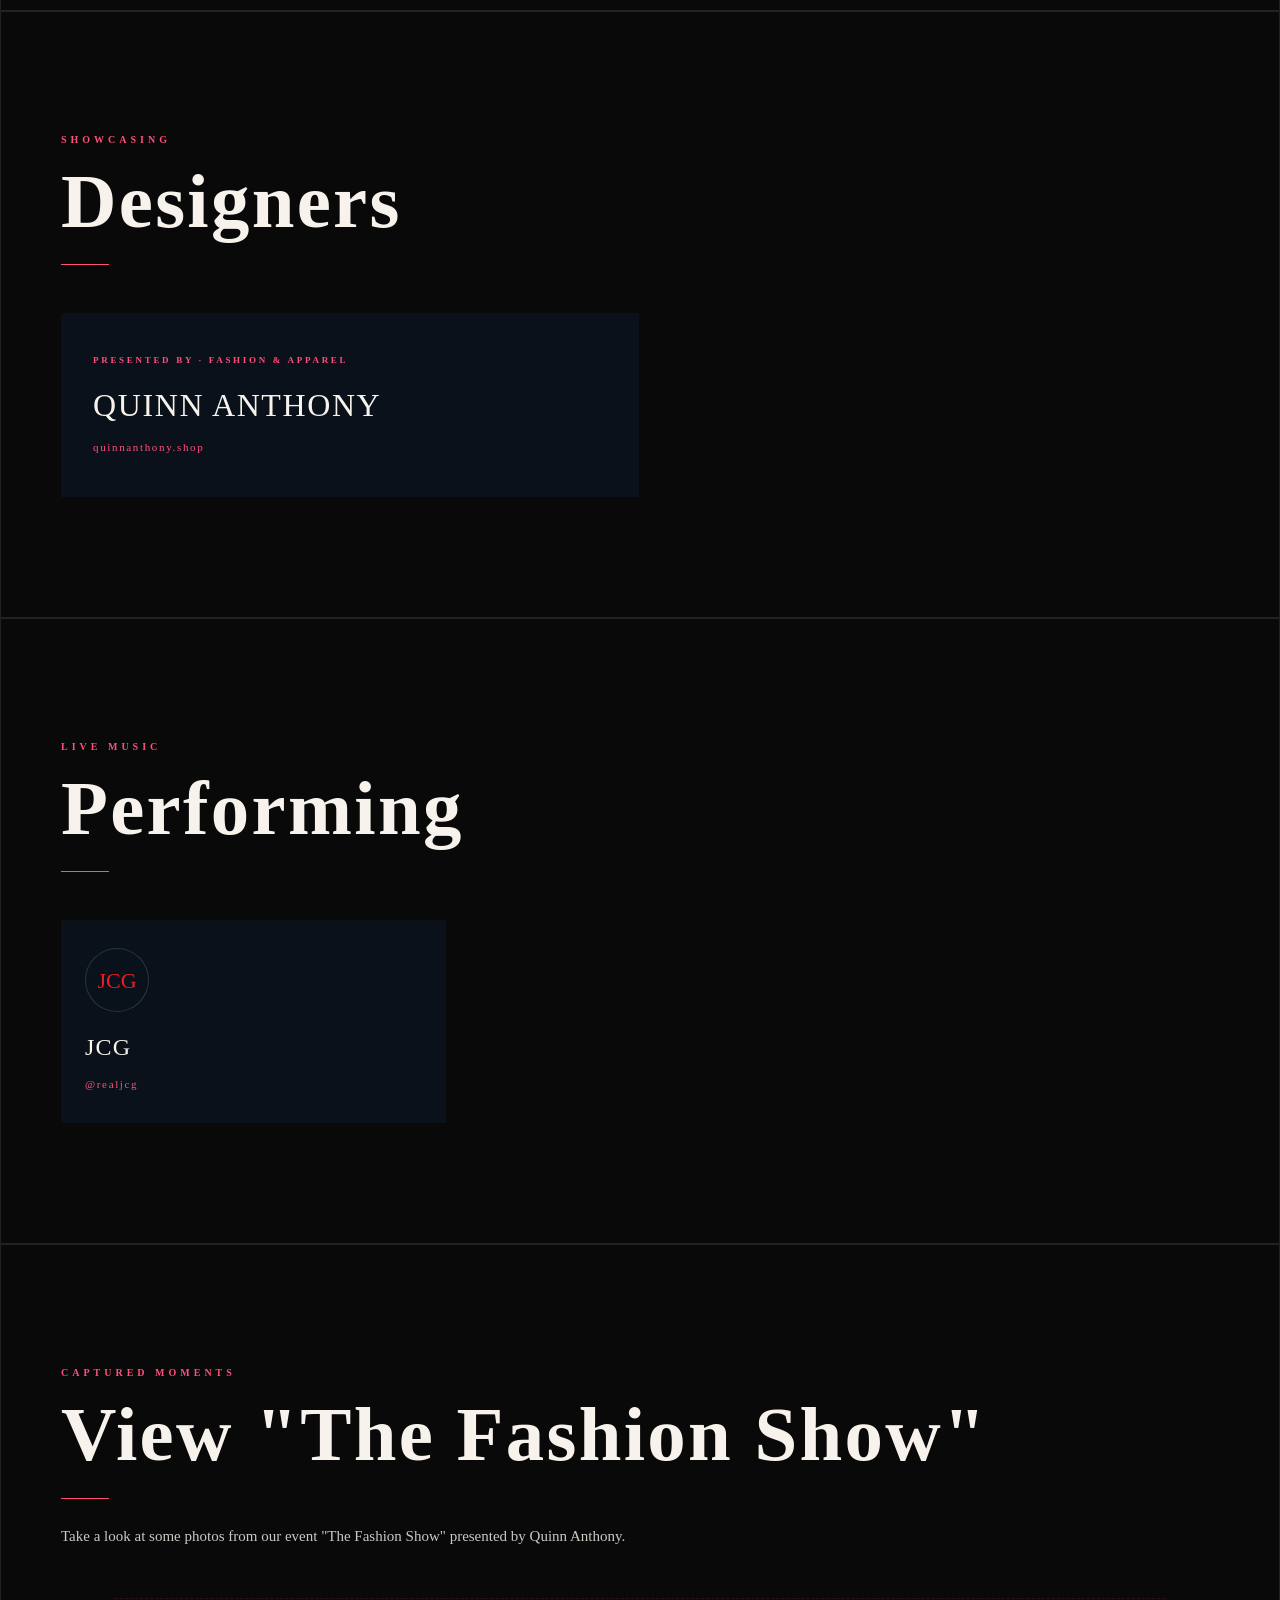
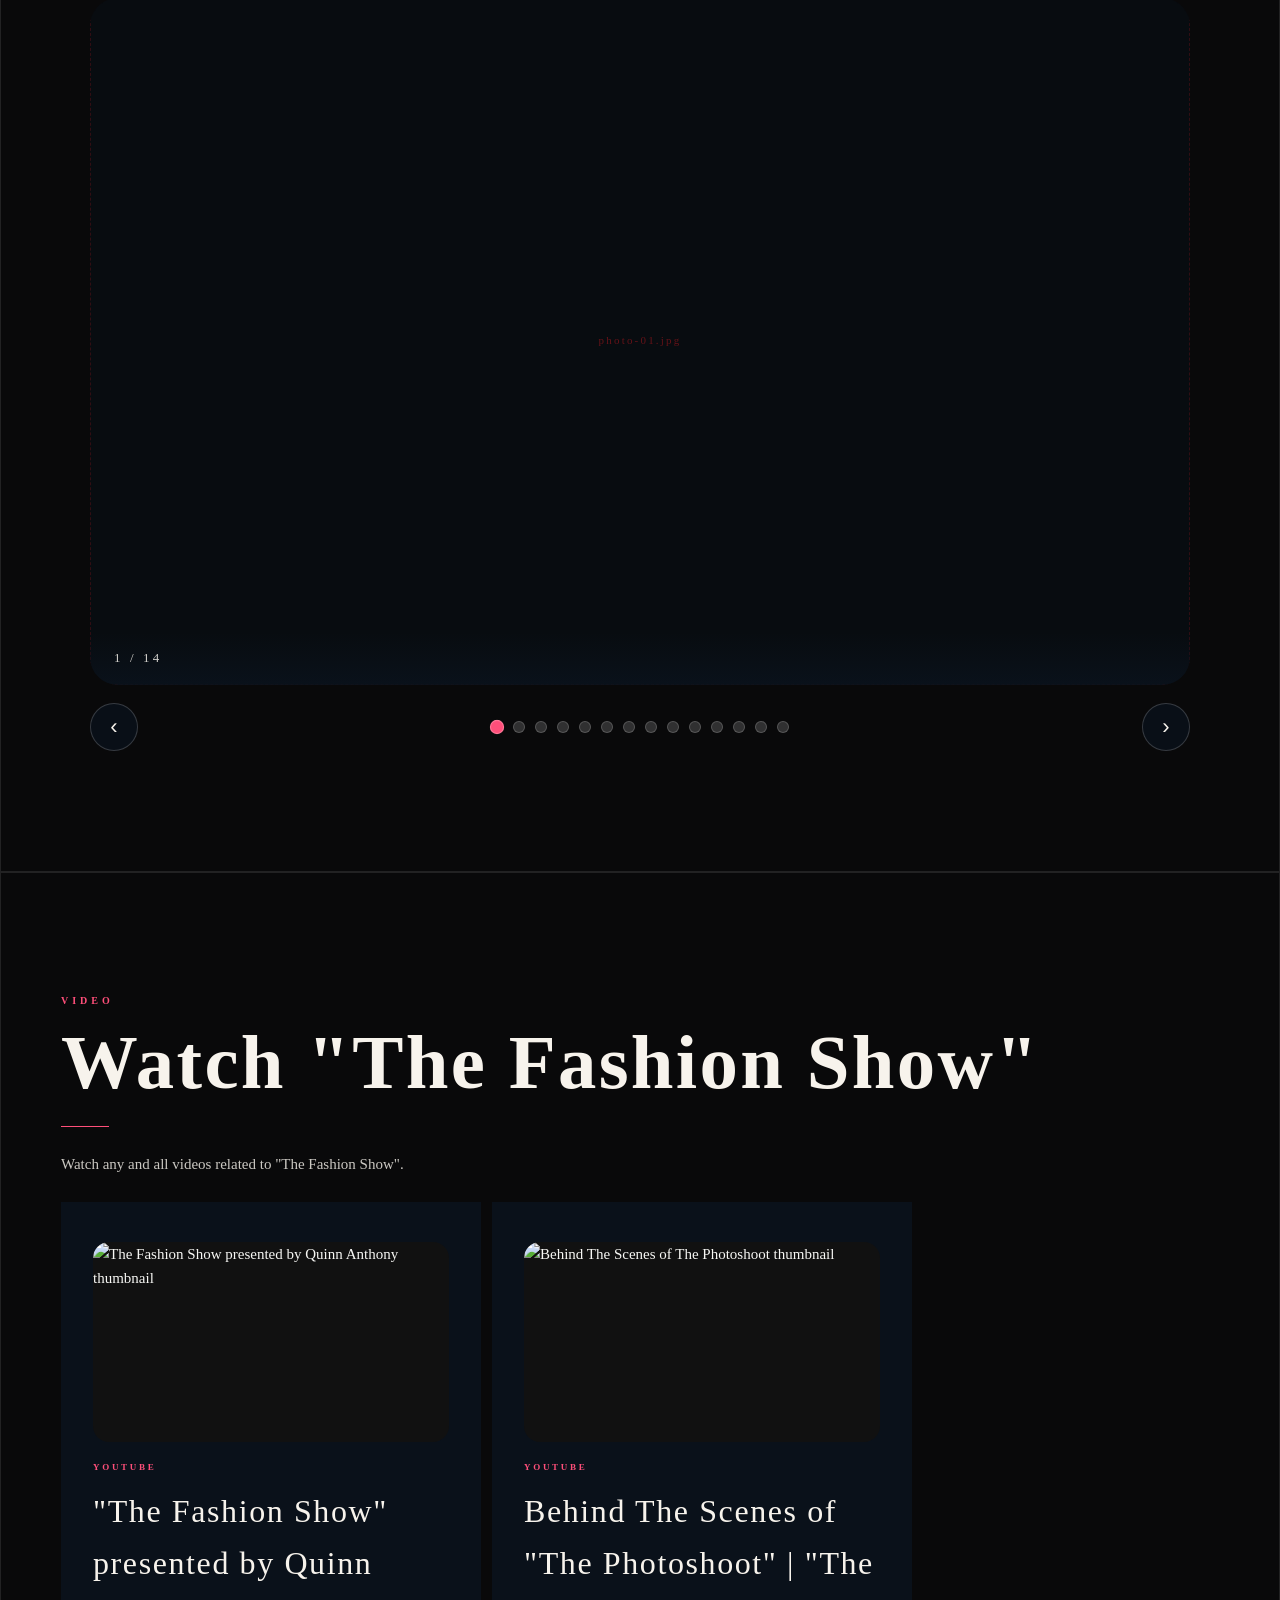
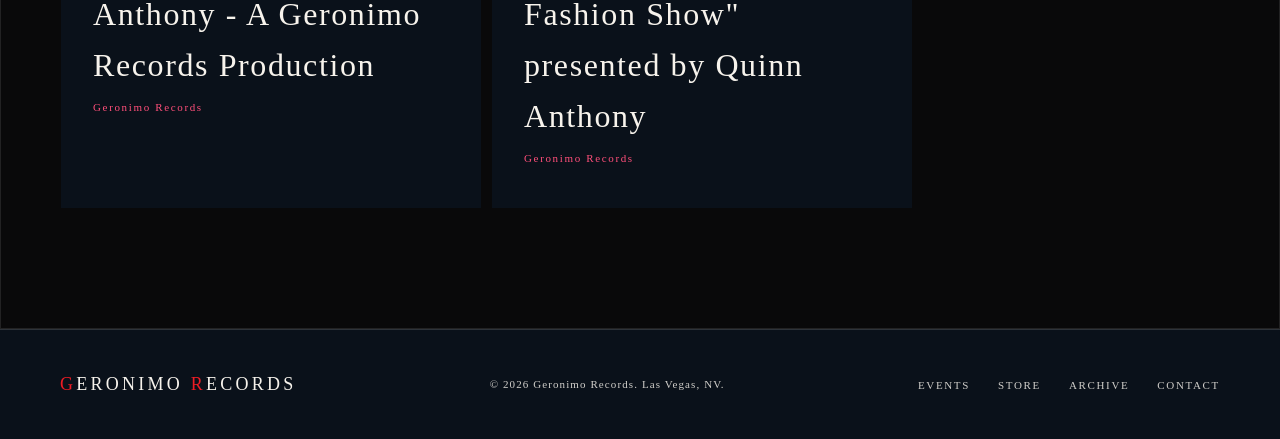
==== commit 6b50c270: "Final Touches FINAL TOUCHUP ON V1 WEBSITE" ====
--- a/archive-fashion-show.html
+++ b/archive-fashion-show.html
@@ -424,6 +424,147 @@
 
     .back-link:hover { color: var(--white); }
 
+    body.fashion-show {
+      min-height: 100vh;
+      background-color: #0b0b0d;
+      background-image: linear-gradient(rgba(5,5,5,0.44), rgba(5,5,5,0.68)), url("assets/images/posters/fs background.JPEG");
+      background-size: cover;
+      background-position: center center;
+      background-repeat: no-repeat;
+      background-attachment: fixed;
+      color: #f7f3ec;
+    }
+
+    body.fashion-show nav {
+      background: linear-gradient(to bottom, rgba(5,5,5,0.96) 0%, rgba(5,5,5,0.72) 60%, transparent 100%);
+    }
+
+    body.fashion-show .nav-logo { color: #f7f3ec; }
+    body.fashion-show .nav-logo span { color: #ff4f7a; }
+    body.fashion-show .nav-links a,
+    body.fashion-show .nav-mobile a,
+    body.fashion-show .back-link,
+    body.fashion-show .gallery-caption,
+    body.fashion-show .gallery-modal-caption,
+    body.fashion-show .footer-copy,
+    body.fashion-show .footer-links a {
+      color: rgba(247,243,236,0.84);
+    }
+
+    body.fashion-show .nav-links a:hover,
+    body.fashion-show .nav-links a.active,
+    body.fashion-show .back-link:hover,
+    body.fashion-show .footer-links a:hover {
+      color: #ffffff;
+    }
+
+    body.fashion-show .nav-cta,
+    body.fashion-show .btn-primary {
+      background: #ff4f7a !important;
+      color: #ffffff !important;
+      border-color: rgba(255,255,255,0.18);
+    }
+
+    body.fashion-show .nav-cta:hover,
+    body.fashion-show .btn-primary:hover {
+      background: #ef3f6c !important;
+    }
+
+    body.fashion-show .page-hero {
+      background: rgba(8,8,10,0.76);
+      border-bottom: none;
+      color: #f7f3ec;
+      padding-top: 120px;
+    }
+
+    body.fashion-show section {
+      background: rgba(8,8,10,0.76);
+      border: 1px solid rgba(255,255,255,0.10);
+      padding: 120px 60px;
+    }
+
+    body.fashion-show .section-label,
+    body.fashion-show .meta-item-label,
+    body.fashion-show .artist-handle,
+    body.fashion-show .showcase-label,
+    body.fashion-show .showcase-handle {
+      color: #ff4f7a;
+    }
+
+    body.fashion-show .section-title,
+    body.fashion-show .meta-item-value,
+    body.fashion-show .artist-name,
+    body.fashion-show .showcase-name,
+    body.fashion-show .footer-logo {
+      color: #f7f3ec;
+    }
+
+    body.fashion-show .section-divider,
+    body.fashion-show .gallery-dot.active {
+      background: #ff4f7a;
+    }
+
+    body.fashion-show .event-poster,
+    body.fashion-show .artist-photo,
+    body.fashion-show .event-meta-bar,
+    body.fashion-show .artist-card,
+    body.fashion-show .showcase-card,
+    body.fashion-show .gallery-slide,
+    body.fashion-show footer {
+      background: rgba(10,18,28,0.92);
+      border-color: rgba(255,255,255,0.14);
+    }
+
+    body.fashion-show .artist-card:hover,
+    body.fashion-show .showcase-card:hover,
+    body.fashion-show .gallery-nav:hover,
+    body.fashion-show .gallery-modal-close:hover,
+    body.fashion-show .gallery-modal-prev:hover,
+    body.fashion-show .gallery-modal-next:hover {
+      background: rgba(72,139,190,0.34);
+    }
+
+    body.fashion-show .gallery-nav,
+    body.fashion-show .gallery-modal-close,
+    body.fashion-show .gallery-modal-prev,
+    body.fashion-show .gallery-modal-next {
+      color: #f7f3ec;
+      border-color: rgba(255,255,255,0.18);
+      background: rgba(10,18,28,0.82);
+    }
+
+    body.fashion-show .gallery-dot {
+      border-color: rgba(255,255,255,0.18);
+      background: rgba(255,255,255,0.16);
+    }
+
+    body.fashion-show .gallery-dot.active {
+      border-color: rgba(255,255,255,0.22);
+    }
+
+    body.fashion-show .gallery-caption {
+      background: linear-gradient(180deg, transparent 0%, rgba(10,18,28,0.88) 100%);
+    }
+
+    body.fashion-show .hero-subtitle,
+    body.fashion-show .section-copy {
+      font-family: var(--font-editorial);
+      color: rgba(247,243,236,0.82);
+      max-width: 680px;
+      line-height: 1.8;
+    }
+
+    body.fashion-show .hero-subtitle {
+      font-size: 18px;
+      font-style: italic;
+      margin-top: 16px;
+      max-width: 500px;
+    }
+
+    @media (max-width: 900px) {
+      body.fashion-show section { padding: 80px 24px; }
+    }
+
     @media (max-width: 900px) {
       .lineup-grid { grid-template-columns: 1fr 1fr; }
       .showcase-grid { grid-template-columns: 1fr; }
@@ -433,7 +574,7 @@
     }
   </style>
 </head>
-<body>
+<body class="fashion-show">
 
   <!-- NAV -->
   <nav>
@@ -444,7 +585,7 @@
       <li><a href="merch.html">Merch</a></li>
       <li><a href="collective.html">Collective</a></li>
       <li><a href="contact.html">Contact</a></li>
-      <li><a href="events.html" class="nav-cta">Get Tickets</a></li>
+      <li><a href="https://geronimorecordstickets.netlify.app" class="nav-cta">Get Tickets</a></li>
     </ul>
     <button class="nav-hamburger" aria-label="Toggle menu">
       <span></span><span></span><span></span>
@@ -464,7 +605,7 @@
     <span class="section-label">February 28, 2026 · The Alamo · Las Vegas</span>
     <h1 class="section-title">"The Fashion Show"</h1>
     <div class="section-divider"></div>
-    <p style="font-family:var(--font-editorial); font-size:18px; font-style:italic; color:var(--muted); max-width:500px; margin-top:16px;">Presented by Quinn Anthony. Fashion Show.</p>
+    <p class="hero-subtitle">Presented by Quinn Anthony. Fashion Show.</p>
 
     <!--
       POSTER IMAGE:
@@ -476,7 +617,7 @@
   </div>
 
   <!-- EVENT META -->
-  <section style="background: var(--dark);">
+  <section>
     <div class="event-meta-bar">
       <div>
         <span class="meta-item-label">Date</span>
@@ -495,13 +636,13 @@
         <div class="meta-item-value">Fashion Show</div>
       </div>
     </div>
-    <p style="font-family:var(--font-editorial); font-size:20px; line-height:1.8; color:rgba(245,245,240,0.75); max-width:680px;">
+    <p class="section-copy">
       Art, clothes, models, prints, and live music. All from the heart of Las Vegas. Presented by Quinn Anthony, The Fashion Show brought together the best of Las Vegas creative culture on one stage at The Alamo.
     </p>
   </section>
 
   <!-- SHOWCASE -->
-  <section style="background: var(--black);">
+  <section>
     <span class="section-label">Showcasing</span>
     <h2 class="section-title">Designers</h2>
     <div class="section-divider"></div>
@@ -518,7 +659,7 @@
   </section>
 
   <!-- MUSIC -->
-  <section style="background: var(--off-black);">
+  <section>
     <span class="section-label">Live Music</span>
     <h2 class="section-title">Performing</h2>
     <div class="section-divider"></div>
@@ -535,11 +676,11 @@
   </section>
 
   <!-- PHOTO GALLERY -->
-  <section style="background: var(--black);">
+  <section>
     <span class="section-label">Captured Moments</span>
     <h2 class="section-title">View "The Fashion Show"</h2>
     <div class="section-divider"></div>
-    <p style="font-family:var(--font-editorial); font-size:16px; font-style:italic; color:var(--muted); margin-bottom:0;">
+    <p class="section-copy">
       Take a look at some photos from our event "The Fashion Show" presented by Quinn Anthony.
     </p>
 
@@ -654,11 +795,11 @@
   </section>
 
   <!-- VIDEO LINKS -->
-  <section style="background: var(--off-black);">
+  <section>
     <span class="section-label">Video</span>
     <h2 class="section-title">Watch "The Fashion Show"</h2>
     <div class="section-divider"></div>
-    <p style="font-family:var(--font-editorial); font-size:16px; color:rgba(245,245,240,0.85); max-width:620px;">
+    <p class="section-copy">
       Watch any and all videos related to "The Fashion Show".
     </p>
     <div class="showcase-grid" style="max-width:860px; margin-top:24px;">
@@ -683,7 +824,7 @@
 
   <!-- FOOTER -->
   <footer>
-    <a class="footer-logo" href="index.html"><span>G</span>ERONIMO <span>RECORDS</span></a>
+    <a class="footer-logo" href="index.html"><span>G</span>ERONIMO <span>R</span>ECORDS</a>
     <p class="footer-copy">© 2026 Geronimo Records. Las Vegas, NV.</p>
     <ul class="footer-links">
       <li><a href="events.html">Events</a></li>
--- a/css/style.css
+++ b/css/style.css
@@ -43,6 +43,26 @@
   overflow-x: hidden;
 }
 
+body.home-page section {
+  border-bottom: 2px solid var(--gold);
+}
+
+body.events-page .page-hero,
+body.events-page section {
+  border-bottom: 2px solid var(--gold);
+}
+
+body.archive-page .page-hero,
+body.archive-page section,
+body.merch-page .page-hero,
+body.merch-page section,
+body.collective-page .page-hero,
+body.collective-page section,
+body.contact-page .page-hero,
+body.contact-page section {
+  border-bottom: 2px solid var(--gold);
+}
+
 body > * {
   position: relative;
   z-index: 1;
@@ -62,6 +82,7 @@
   padding: 0 40px;
   height: 68px;
   background: linear-gradient(to bottom, rgba(0,0,0,0.96) 0%, rgba(0,0,0,0.66) 58%, transparent 100%);
+  border-bottom: 1px solid rgba(237,28,36,0.55);
   backdrop-filter: blur(4px);
   transition: background 0.3s;
 }
@@ -226,30 +247,8 @@
 
 /* ── MARQUEE ────────────────────────────────────────────────── */
 .marquee-wrap {
-  background: linear-gradient(90deg, #ed1c24 0%, #ff4f5a 50%, #ed1c24 100%);
-  overflow: hidden;
-  padding: 10px 0;
-}
-
-.marquee-track {
-  display: flex;
-  animation: marqueeScroll 18s linear infinite;
-  white-space: nowrap;
-}
-
-.marquee-track span {
-  font-family: var(--font-display);
-  font-size: 13px;
-  letter-spacing: 0.25em;
-  color: var(--white);
-  padding: 0 40px;
-}
-
-.marquee-dot { color: rgba(0,0,0,0.4); }
-
-@keyframes marqueeScroll {
-  0%   { transform: translateX(0); }
-  100% { transform: translateX(-50%); }
+  height: 20px;
+  background: #ed1c24;
 }
 
 /* ── HERO ───────────────────────────────────────────────────── */
@@ -332,29 +331,15 @@
   position: absolute;
   bottom: 40px;
   right: 60px;
-  writing-mode: vertical-rl;
-  font-size: 10px;
-  letter-spacing: 0.25em;
-  text-transform: uppercase;
-  color: var(--muted);
-  display: flex;
-  align-items: center;
-  gap: 12px;
+  display: block;
+  width: 96px;
+  height: 2px;
+  background: var(--gold);
   z-index: 1;
 }
 
 .hero-scroll::before {
-  content: '';
-  display: block;
-  width: 1px;
-  height: 60px;
-  background: linear-gradient(to bottom, transparent, var(--gold));
-  animation: scrollLine 1.5s ease-in-out infinite;
-}
-
-@keyframes scrollLine {
-  0%, 100% { opacity: 0.4; }
-  50%       { opacity: 1; }
+  content: none;
 }
 
 /* ── PAGE HERO (inner pages) ────────────────────────────────── */
@@ -523,6 +508,16 @@
   min-height: 400px;
 }
 
+#archive .archive-grid {
+  grid-template-columns: repeat(4, 1fr);
+}
+
+#archive .archive-grid .archive-large {
+  grid-column: span 1;
+  min-height: 0;
+  aspect-ratio: 3 / 4;
+}
+
 /* ── MERCH GRID ─────────────────────────────────────────────── */
 .merch-header {
   display: flex;
@@ -791,6 +786,12 @@
 
 .social-link:hover { border-color: var(--gold); color: var(--gold); }
 
+.social-link svg {
+  width: 24px;
+  height: 24px;
+  display: block;
+}
+
 /* ── TICKET TAILOR EMBED WRAPPER ────────────────────────────── */
 .tickettailor-embed {
   width: 100%;
@@ -866,6 +867,9 @@
 .shopify-embed-wrapper {
   width: 100%;
   min-height: 200px;
+  display: grid;
+  gap: 16px;
+  margin-top: 32px;
   /* Shopify Buy Button injects its iframe here */
 }
 
@@ -933,6 +937,7 @@
   .event-num, .event-date { display: none; }
 
   .archive-grid { grid-template-columns: 1fr 1fr; }
+  #archive .archive-grid { grid-template-columns: 1fr 1fr; }
   .archive-large { grid-column: span 1; min-height: 240px; }
 
   .merch-header { flex-direction: column; align-items: flex-start; gap: 16px; }
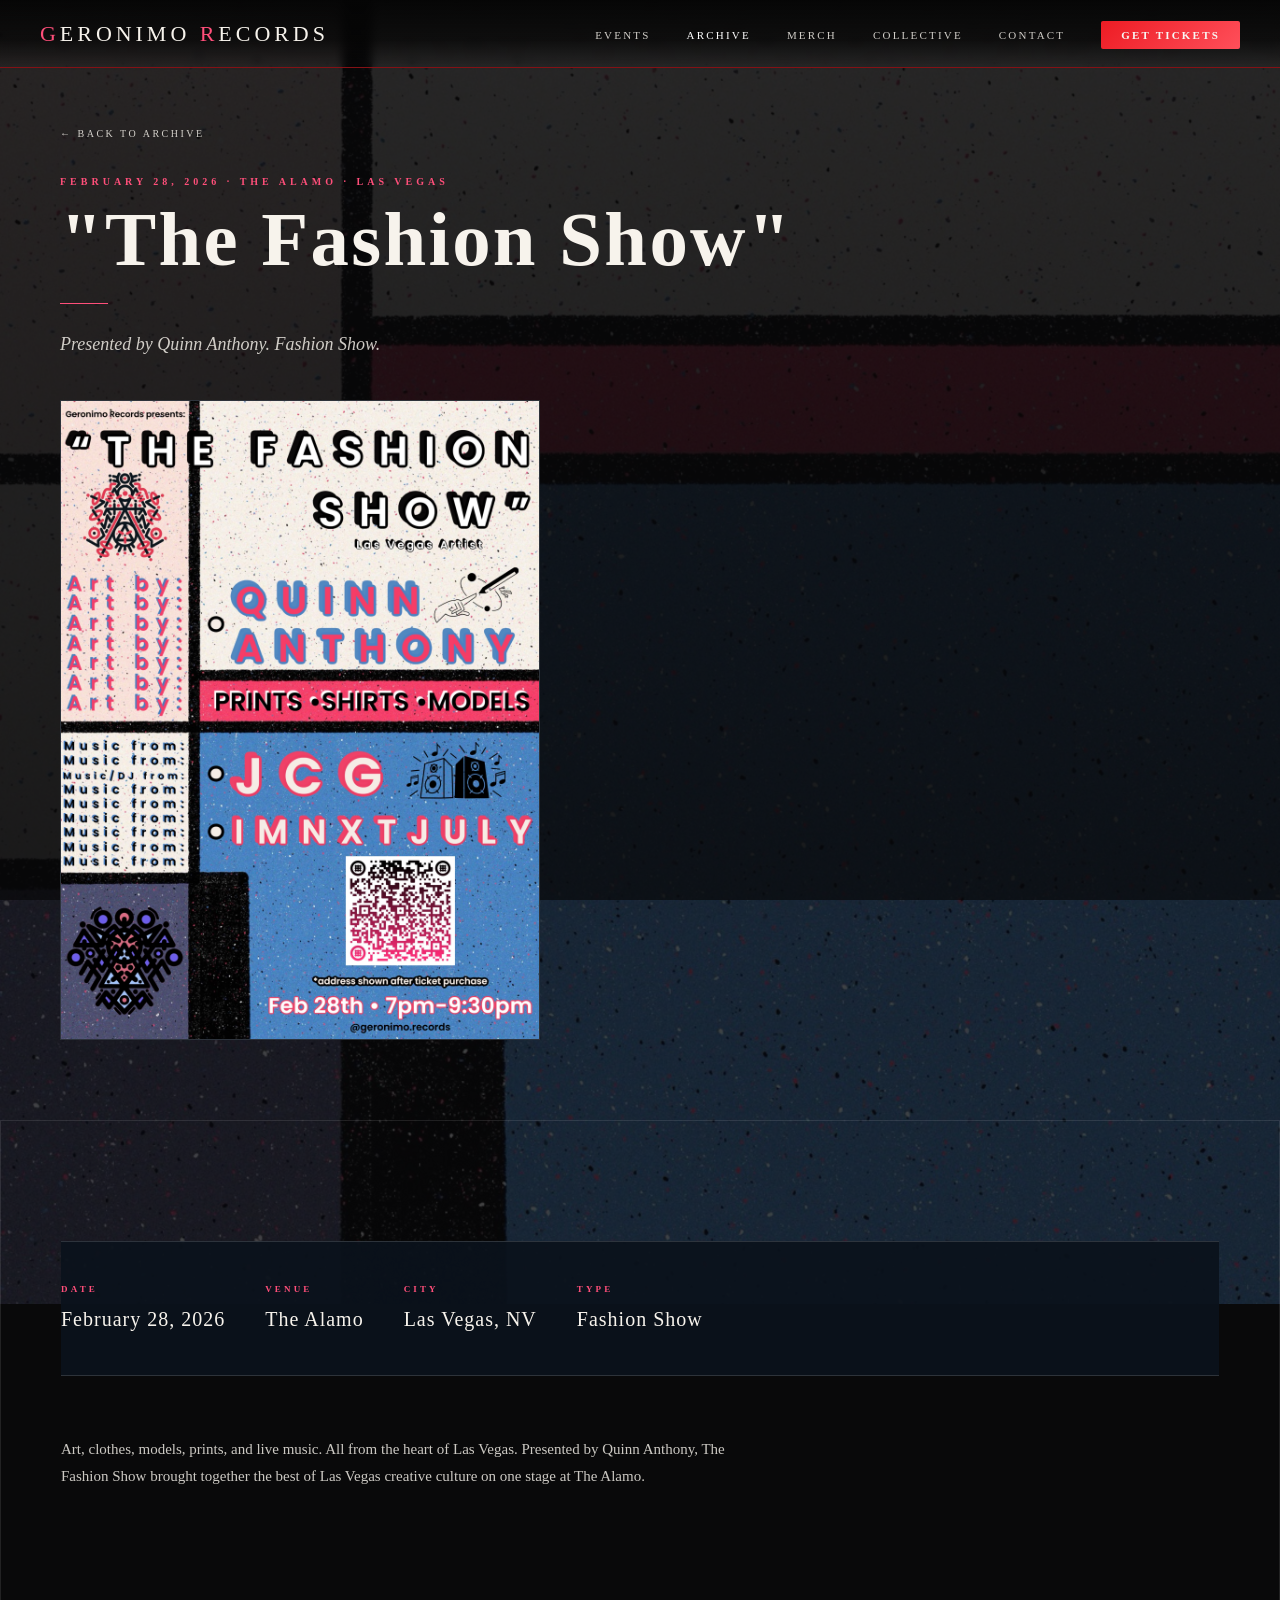
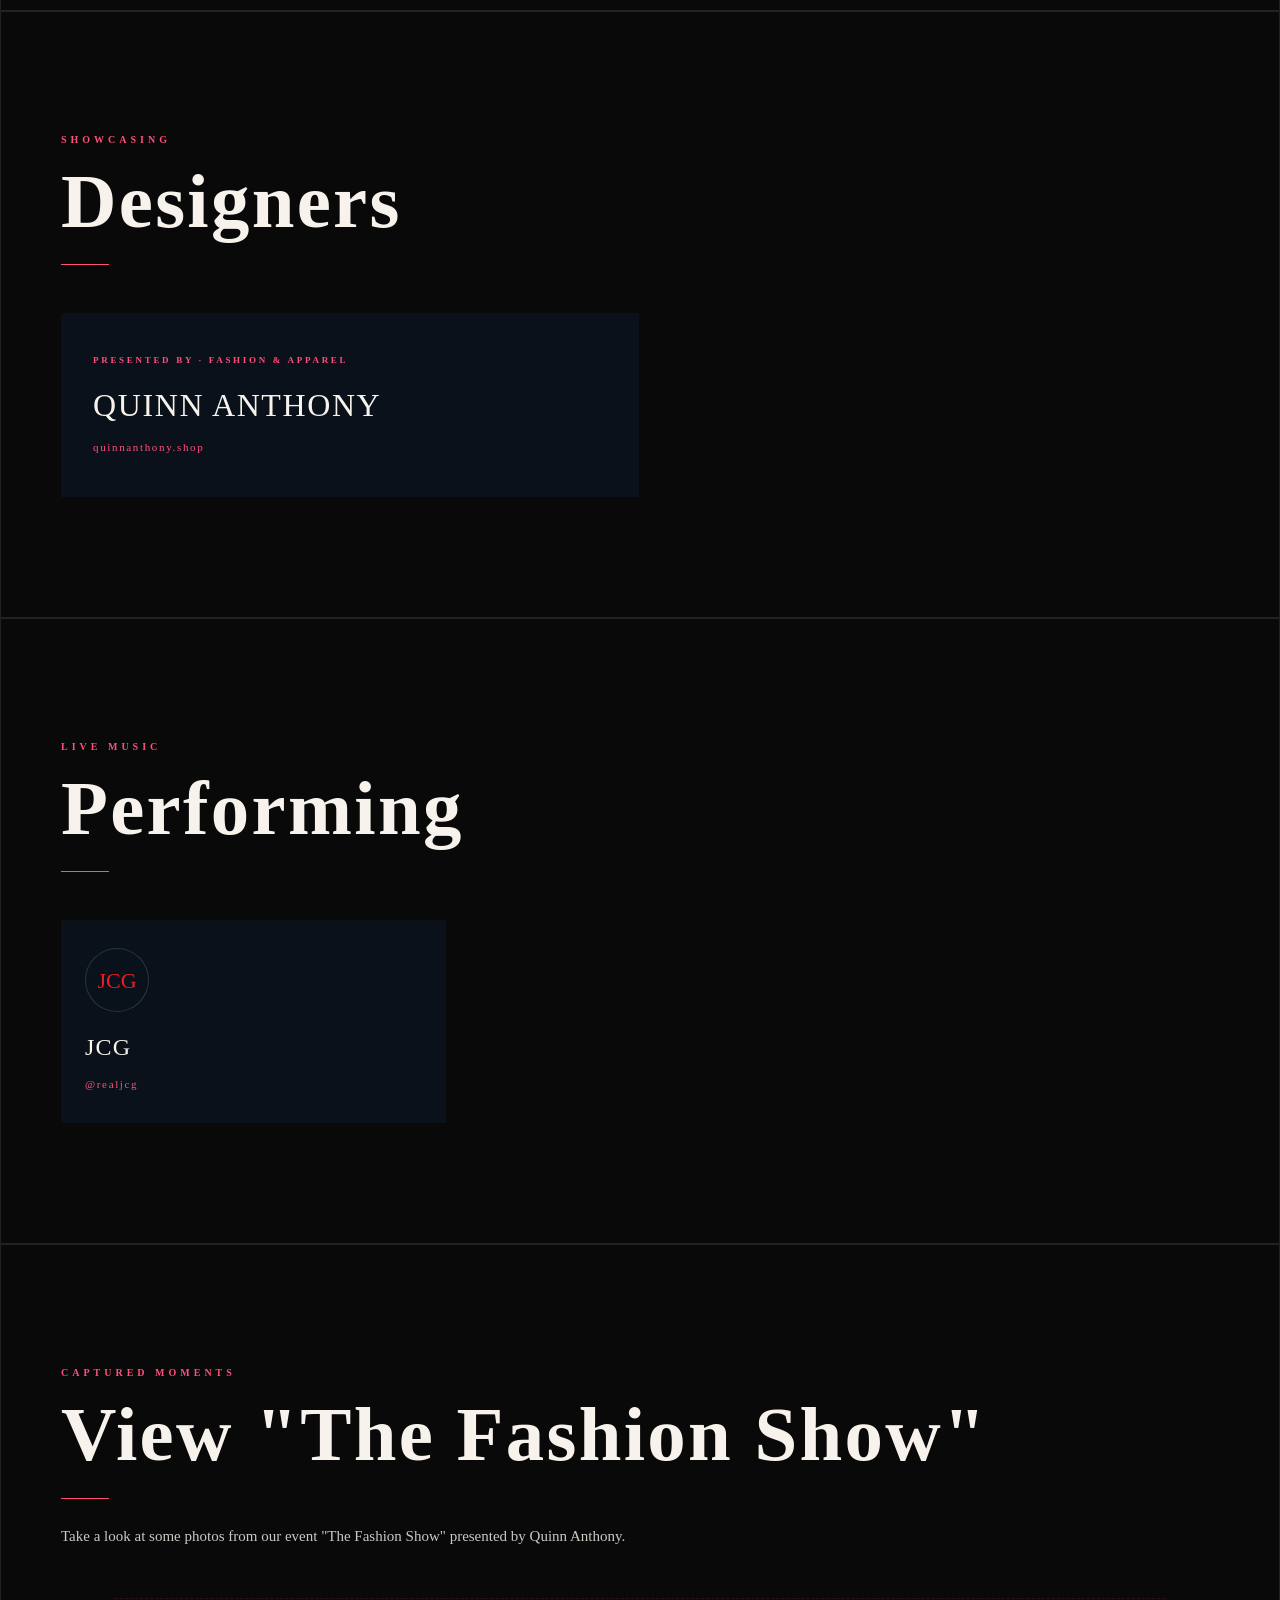
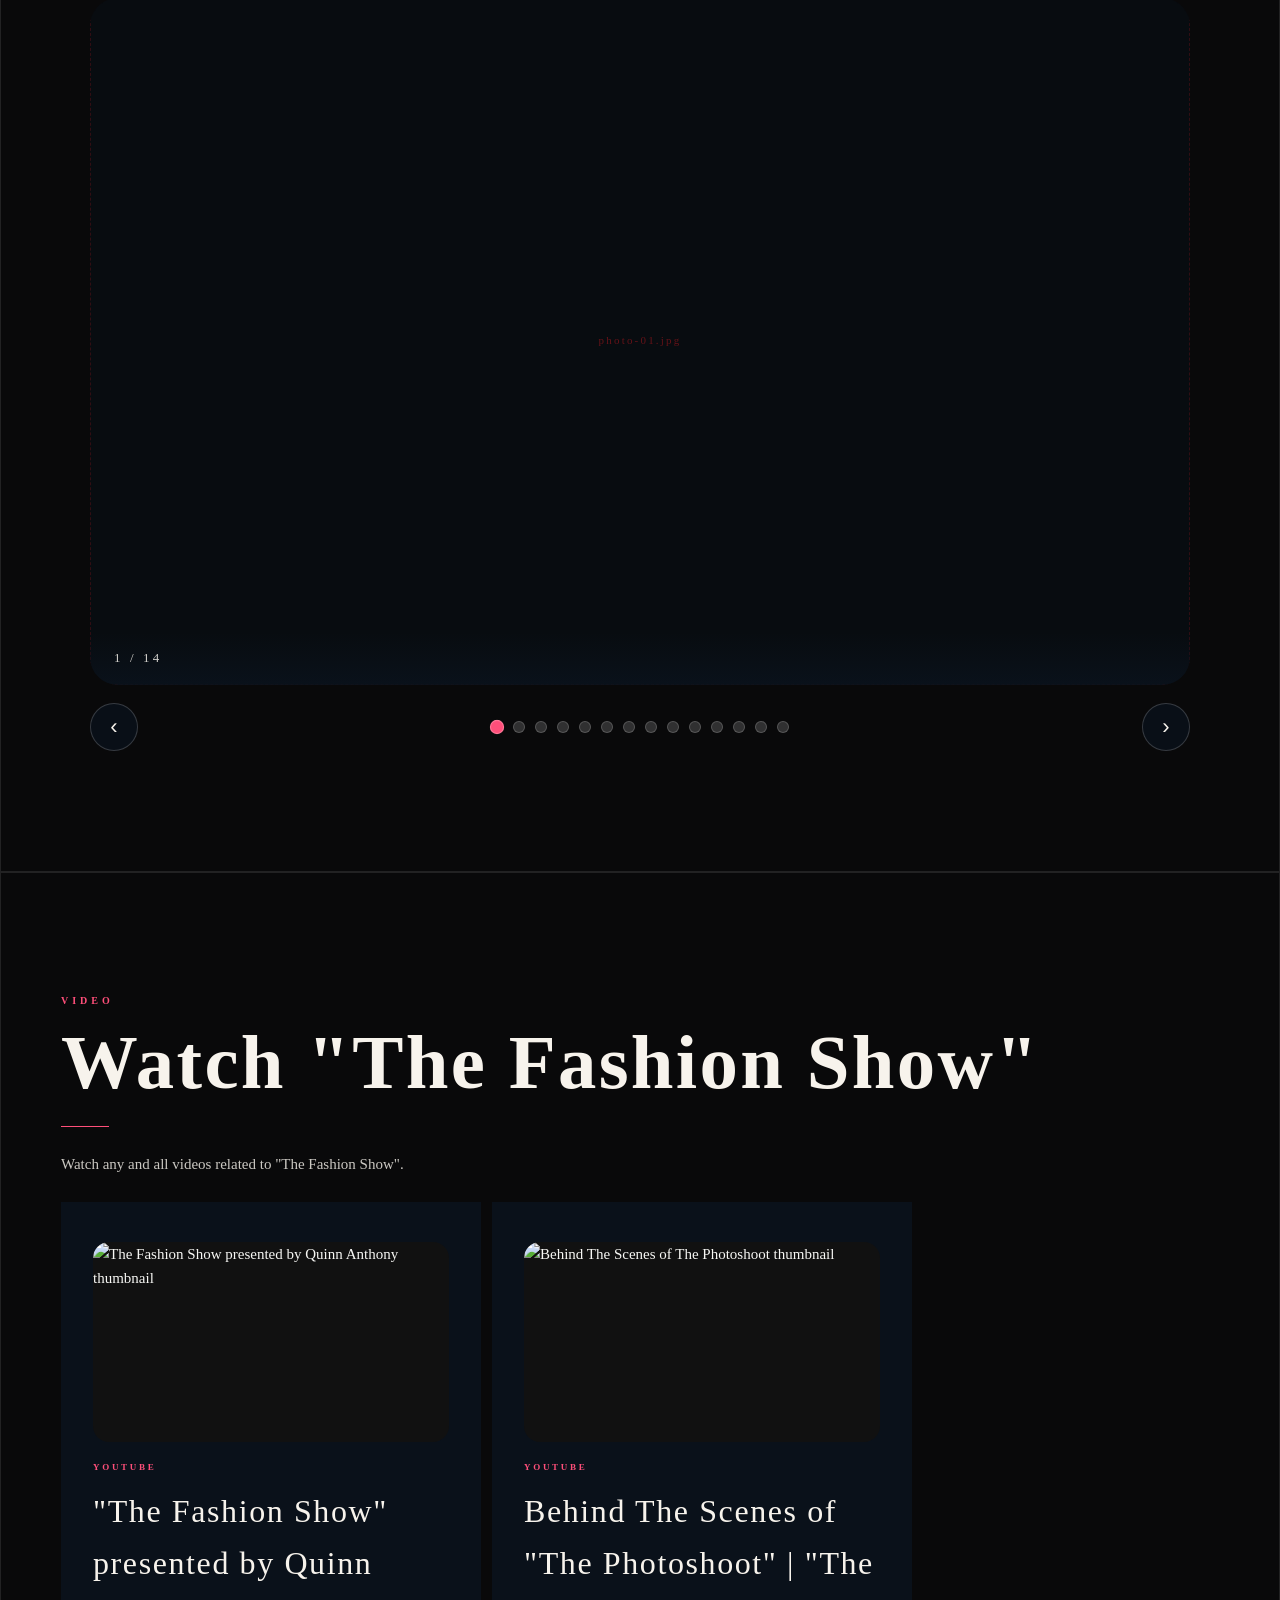
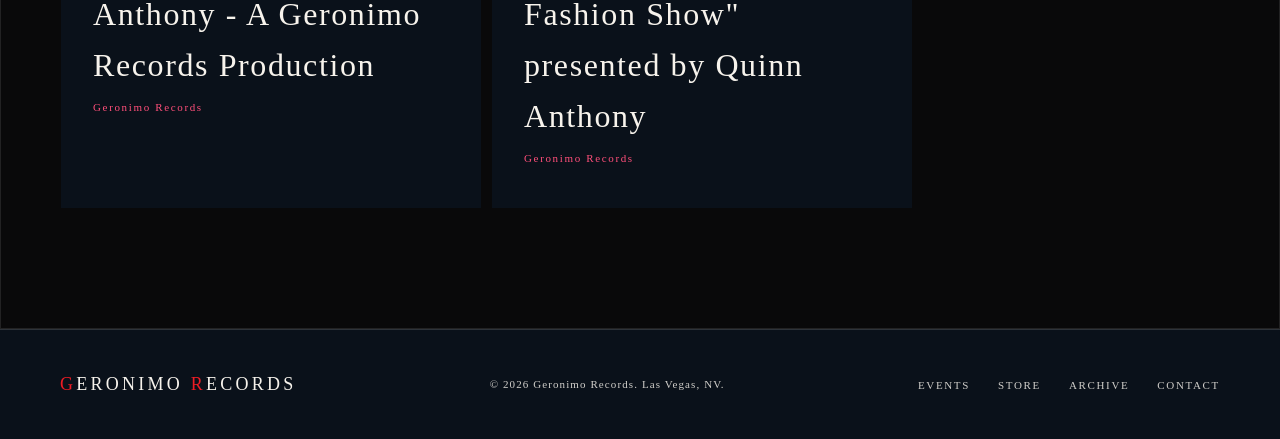
==== commit 836f7d39: "ticket update ticket" ====
--- a/archive-fashion-show.html
+++ b/archive-fashion-show.html
@@ -458,14 +458,12 @@
       color: #ffffff;
     }
 
-    body.fashion-show .nav-cta,
     body.fashion-show .btn-primary {
       background: #ff4f7a !important;
       color: #ffffff !important;
       border-color: rgba(255,255,255,0.18);
     }
 
-    body.fashion-show .nav-cta:hover,
     body.fashion-show .btn-primary:hover {
       background: #ef3f6c !important;
     }
@@ -585,7 +583,7 @@
       <li><a href="merch.html">Merch</a></li>
       <li><a href="collective.html">Collective</a></li>
       <li><a href="contact.html">Contact</a></li>
-      <li><a href="https://geronimorecordstickets.netlify.app" class="nav-cta">Get Tickets</a></li>
+      <li><a href="events.html" class="nav-cta">Get Tickets</a></li>
     </ul>
     <button class="nav-hamburger" aria-label="Toggle menu">
       <span></span><span></span><span></span>
@@ -597,6 +595,7 @@
     <a href="merch.html">Merch</a>
     <a href="collective.html">Collective</a>
     <a href="contact.html">Contact</a>
+    <a href="events.html" class="nav-mobile-cta">Get Tickets</a>
   </div>
 
   <!-- PAGE HERO -->
--- a/css/style.css
+++ b/css/style.css
@@ -165,6 +165,7 @@
   align-items: center;
   justify-content: center;
   gap: 40px;
+  overflow-y: auto;
 }
 
 .nav-mobile.open { display: flex; }
@@ -179,6 +180,25 @@
 }
 
 .nav-mobile a:hover { color: var(--white); }
+
+.nav-mobile a.nav-mobile-cta {
+  background: var(--gold) !important;
+  color: var(--white) !important;
+  border: 1px solid var(--gold) !important;
+  padding: 14px 22px;
+  font-family: var(--font-body);
+  font-size: 11px;
+  font-weight: 600;
+  letter-spacing: 0.2em;
+  line-height: 1;
+  text-transform: uppercase;
+}
+
+.nav-mobile a.nav-mobile-cta:hover {
+  background: var(--gold-light) !important;
+  border-color: var(--gold-light) !important;
+  color: var(--white) !important;
+}
 
 /* ── SECTION BASICS ─────────────────────────────────────────── */
 section { padding: var(--section-pad); }
@@ -381,6 +401,72 @@
 
 .event-row:hover { background: var(--card); }
 
+.event-card {
+  display: grid;
+  grid-template-columns: minmax(220px, 360px) 1fr;
+  gap: 42px;
+  align-items: stretch;
+  padding: 36px;
+  min-height: 480px;
+  background: var(--off-black);
+  color: var(--white);
+  text-decoration: none;
+  transition: background 0.2s;
+}
+
+.event-card:hover { background: var(--card); }
+
+.event-poster {
+  width: 100%;
+  max-width: 360px;
+  aspect-ratio: 1545 / 2000;
+  background: var(--black);
+  border: 1px solid rgba(237,28,36,0.28);
+  overflow: hidden;
+}
+
+.event-poster img {
+  width: 100%;
+  height: 100%;
+  object-fit: contain;
+  background: var(--black);
+}
+
+.event-card-info {
+  display: flex;
+  flex-direction: column;
+  justify-content: center;
+  align-items: flex-start;
+  gap: 28px;
+  min-width: 0;
+}
+
+.event-card .event-num {
+  font-size: 52px;
+  color: rgba(245,245,240,0.14);
+}
+
+.event-card .event-title-text {
+  font-size: clamp(44px, 7vw, 96px);
+  max-width: 780px;
+}
+
+.event-card-details {
+  display: flex;
+  flex-wrap: wrap;
+  gap: 10px 18px;
+  color: var(--muted);
+  font-size: 12px;
+  letter-spacing: 0.16em;
+  text-transform: uppercase;
+}
+
+.event-card-details span:not(:last-child)::after {
+  content: "/";
+  margin-left: 18px;
+  color: rgba(247,247,244,0.28);
+}
+
 .event-num {
   font-family: var(--font-display);
   font-size: 40px;
@@ -792,27 +878,6 @@
   display: block;
 }
 
-/* ── TICKET TAILOR EMBED WRAPPER ────────────────────────────── */
-.tickettailor-embed {
-  width: 100%;
-  min-height: 400px;
-  background: var(--card);
-  border: 1px solid var(--border);
-  display: flex;
-  align-items: center;
-  justify-content: center;
-  flex-direction: column;
-  gap: 16px;
-  padding: 60px;
-  text-align: center;
-}
-
-.tickettailor-embed p {
-  color: var(--muted);
-  font-size: 13px;
-  letter-spacing: 0.1em;
-}
-
 /* ── GALLERY ─────────────────────────────────────────────────── */
 .gallery-header {
   display: flex;
@@ -924,24 +989,54 @@
   :root { --section-pad: var(--section-pad-mobile); }
 
   nav { padding: 0 24px; }
+  .nav-logo { font-size: 16px; letter-spacing: 0.12em; }
   .nav-links { display: none; }
   .nav-hamburger { display: flex; }
-
-  .hero { padding: 0 24px 60px; }
+  .nav-mobile {
+    justify-content: flex-start;
+    gap: 24px;
+    padding: 52px 24px 40px;
+  }
+  .nav-mobile a {
+    font-size: clamp(28px, 9vw, 40px);
+    line-height: 1;
+  }
+
+  .hero { min-height: 580px; padding: 0 24px 60px; }
+  .hero-title { font-size: clamp(56px, 18vw, 86px); }
+  .hero-actions { flex-wrap: wrap; gap: 12px; }
+  .btn-primary, .btn-ghost { padding: 13px 20px; max-width: 100%; }
   .hero-scroll { display: none; }
 
   .page-hero { padding: 130px 24px 60px; }
+  .section-title { font-size: clamp(38px, 13vw, 64px); overflow-wrap: anywhere; }
 
   .events-header { flex-direction: column; align-items: flex-start; gap: 20px; }
+  .event-card {
+    grid-template-columns: 1fr;
+    gap: 24px;
+    min-height: 0;
+    padding: 20px 16px 24px;
+  }
+  .event-poster { max-width: none; }
+  .event-card-info { gap: 18px; }
+  .event-card .event-num { display: block; font-size: 34px; }
+  .event-card .event-title-text { font-size: clamp(38px, 13vw, 58px); }
+  .event-card-details { display: grid; gap: 8px; }
+  .event-card-details span:not(:last-child)::after { content: ""; margin-left: 0; }
   .event-row { grid-template-columns: 1fr auto; gap: 16px; padding: 20px 16px; }
   .event-num, .event-date { display: none; }
 
   .archive-grid { grid-template-columns: 1fr 1fr; }
   #archive .archive-grid { grid-template-columns: 1fr 1fr; }
   .archive-large { grid-column: span 1; min-height: 240px; }
+  .archive-always { left: 14px; right: 14px; bottom: 14px; }
+  .archive-event-name { font-size: clamp(15px, 4.8vw, 20px); overflow-wrap: anywhere; }
+  .archive-event-date { font-size: 9px; letter-spacing: 0.12em; }
 
   .merch-header { flex-direction: column; align-items: flex-start; gap: 16px; }
   .merch-grid { grid-template-columns: 1fr 1fr; gap: 12px; }
+  .merch-name { font-size: 16px; overflow-wrap: anywhere; }
 
   .collective-grid { grid-template-columns: 1fr; gap: 40px; }
   .collective-people { grid-template-columns: 1fr 1fr; }
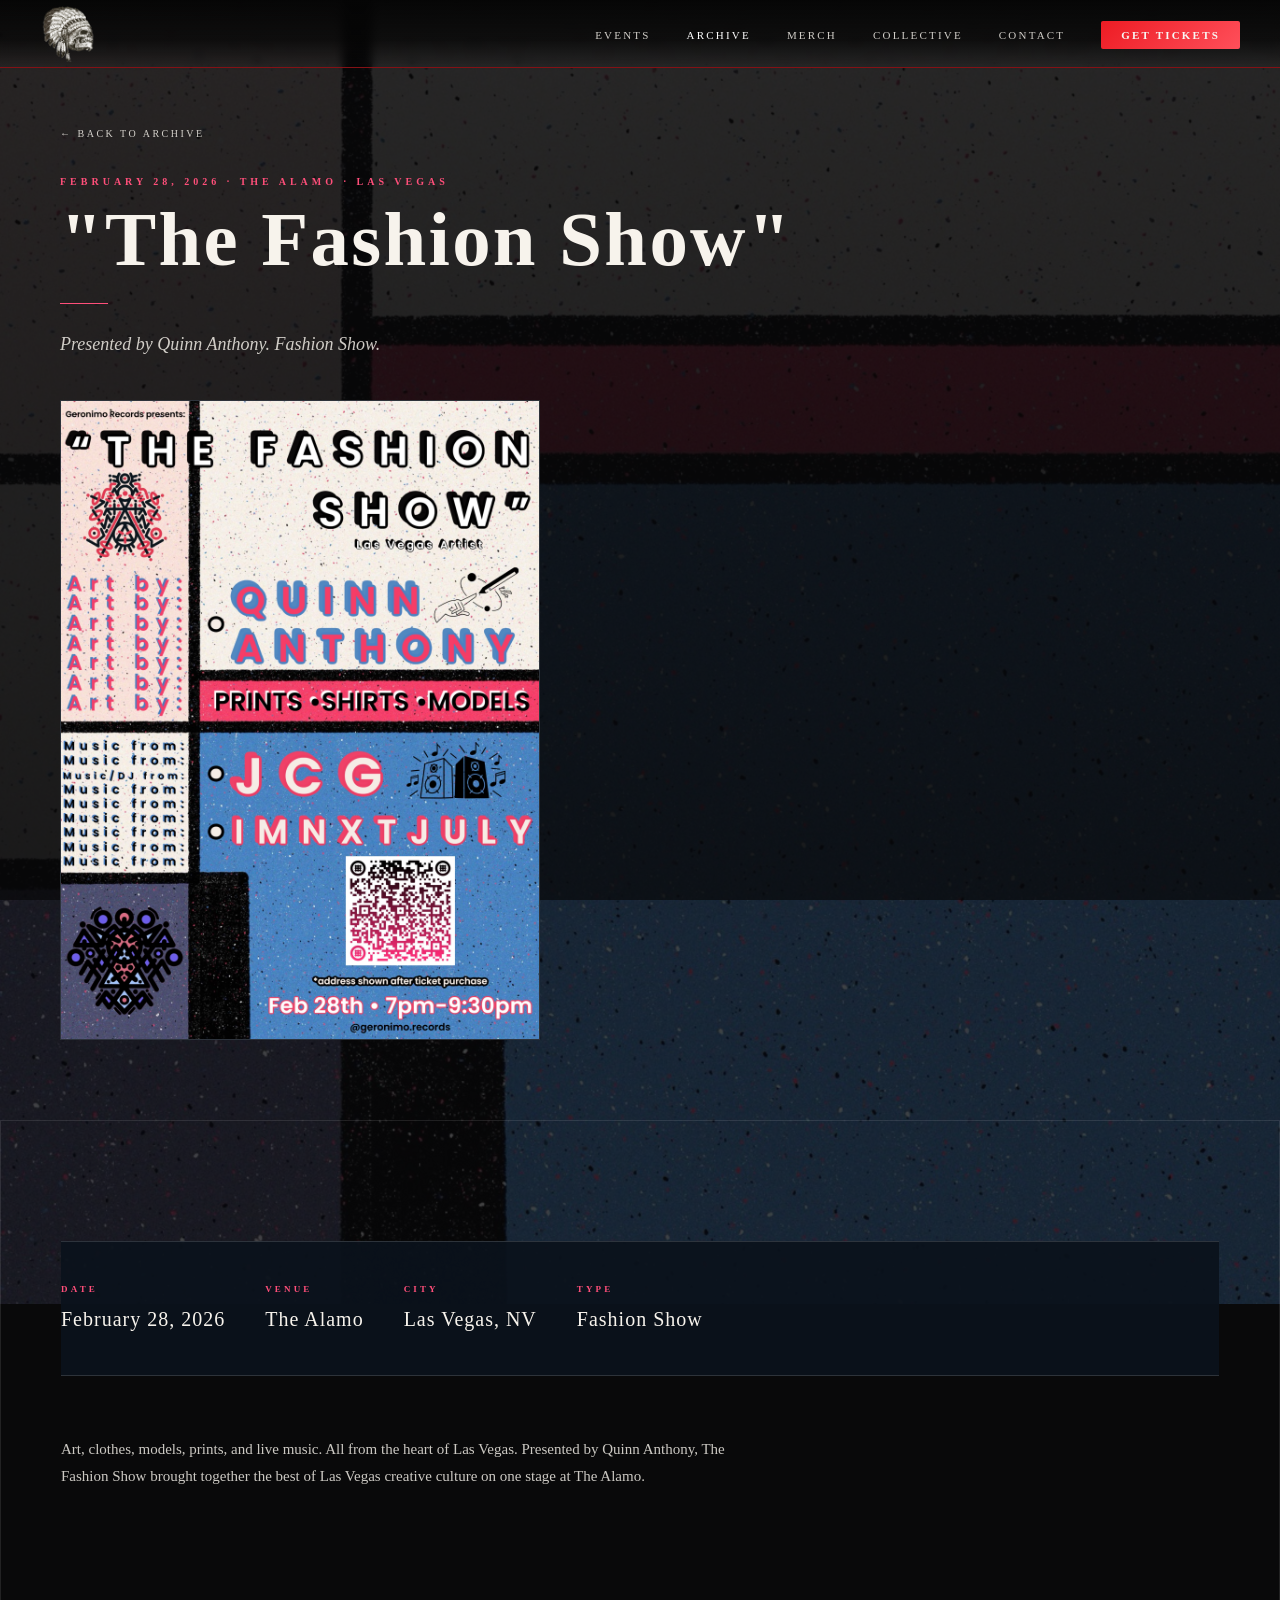
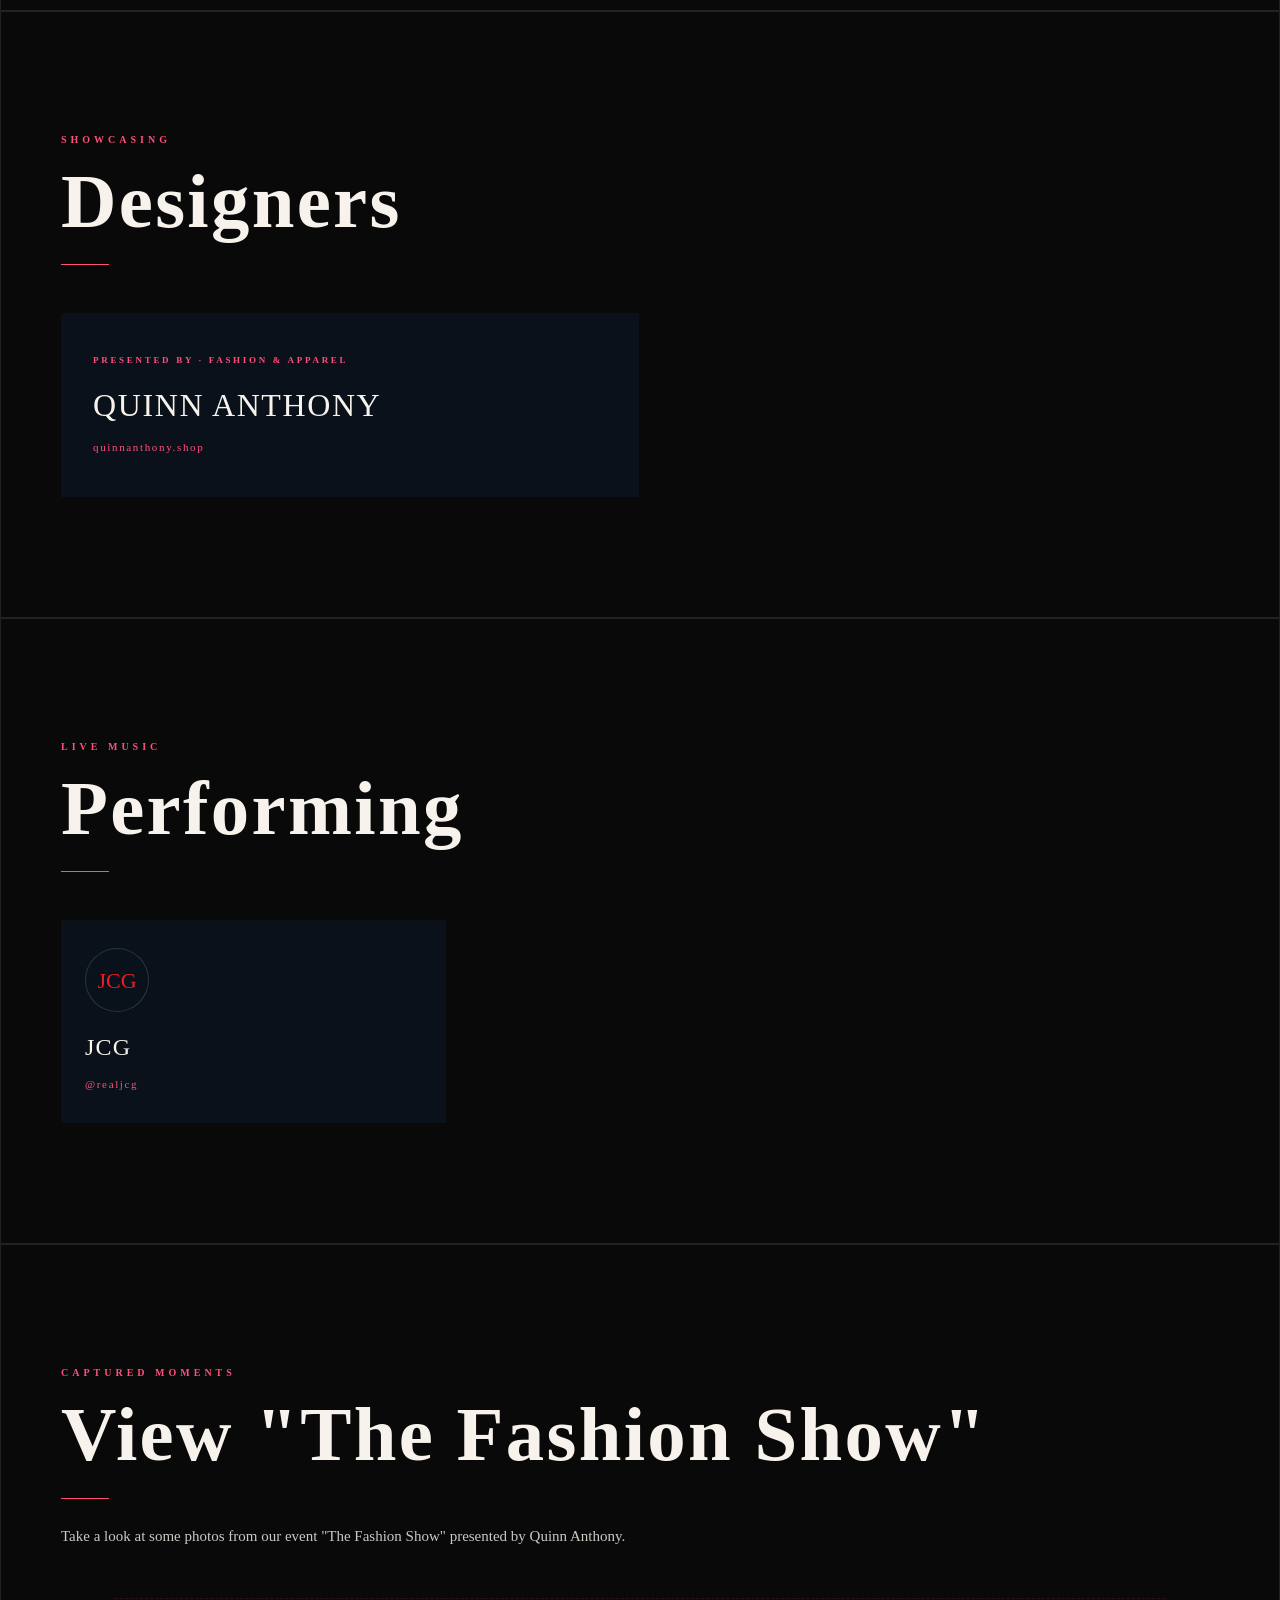
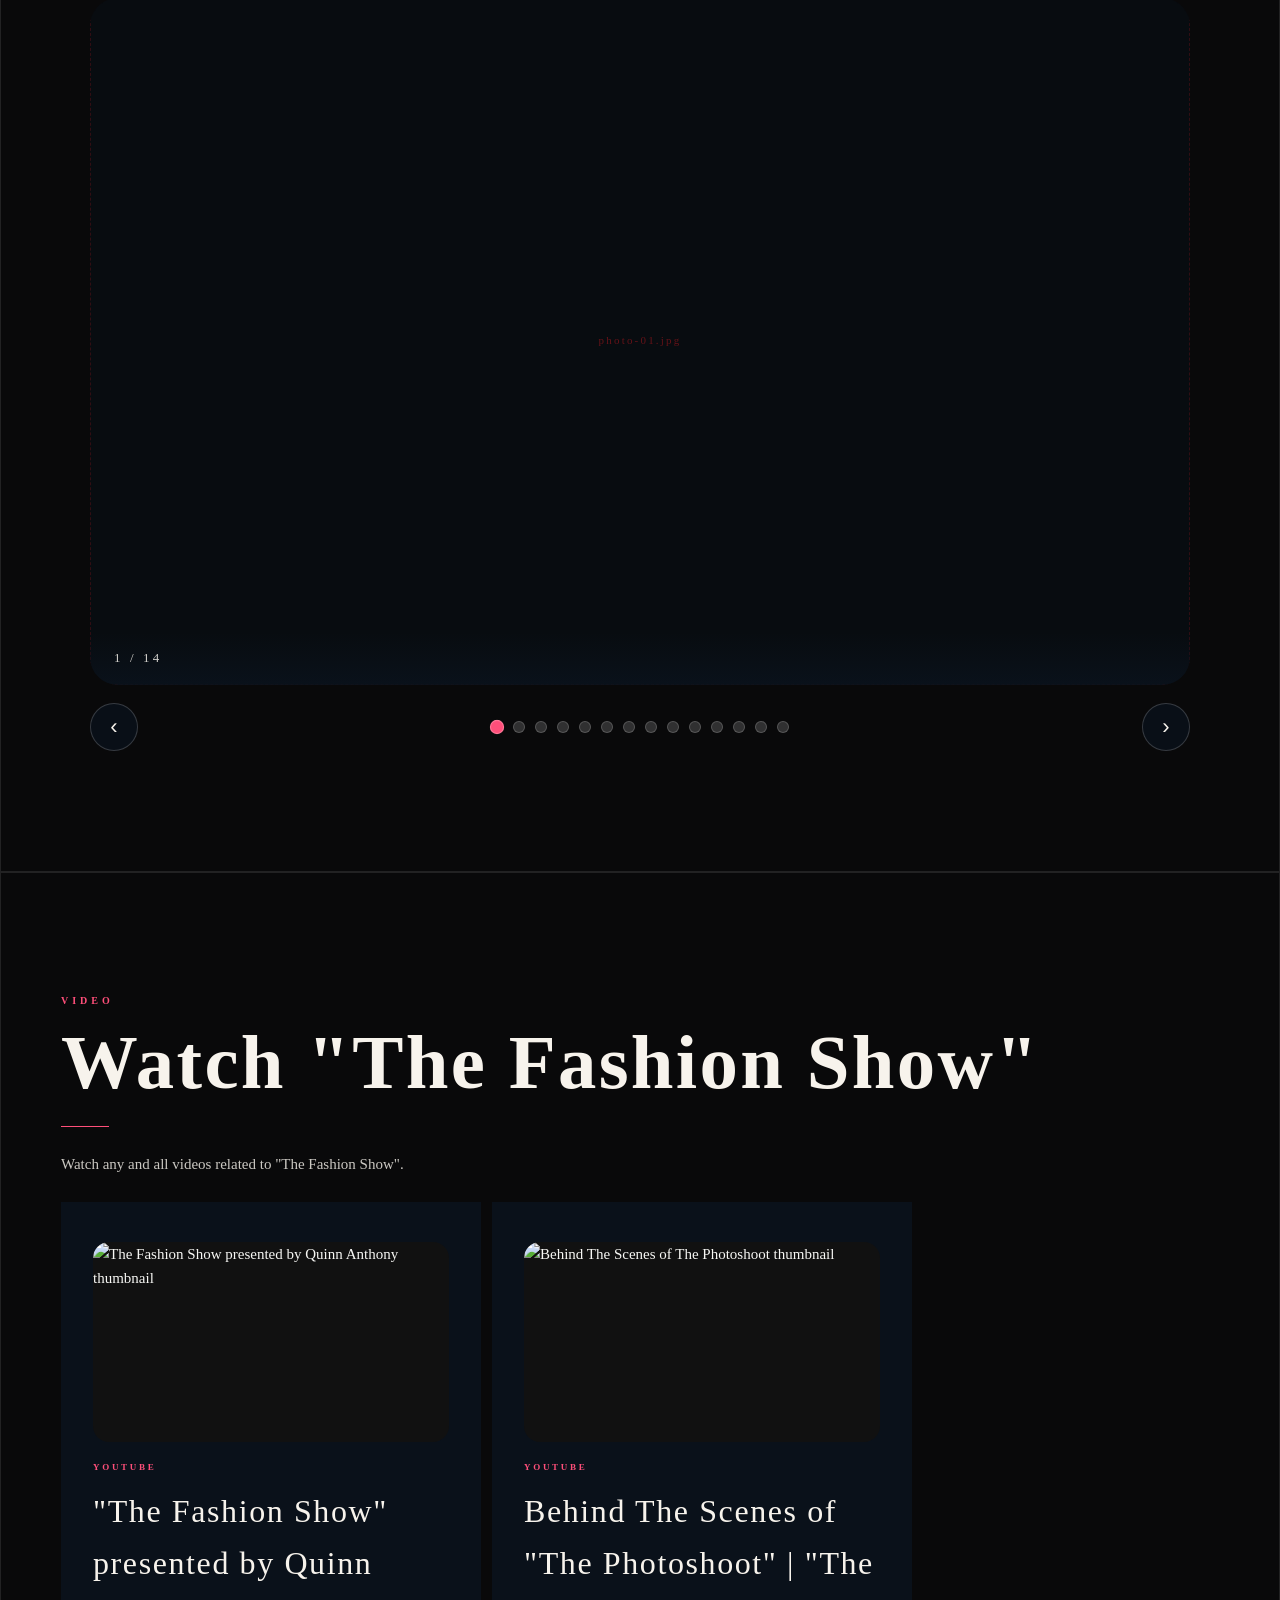
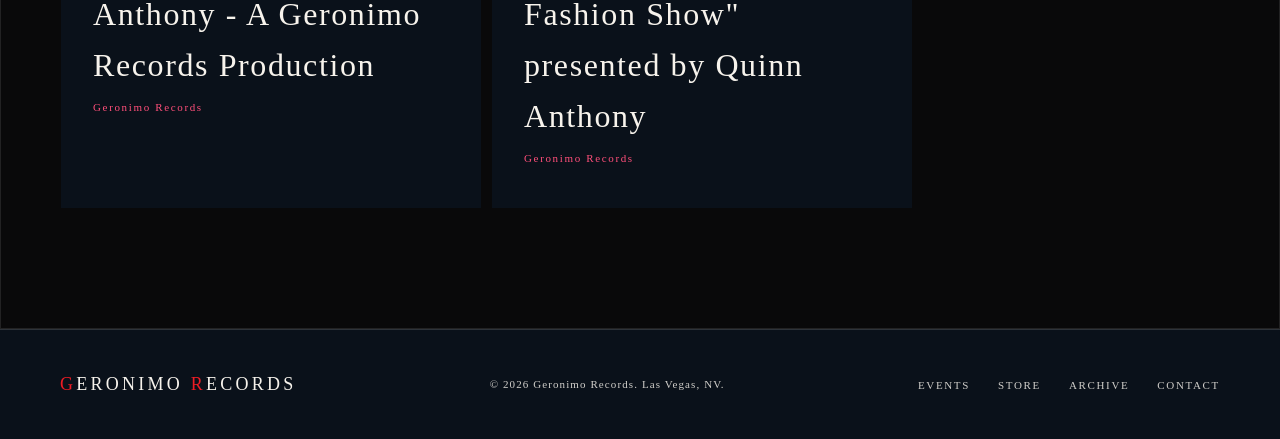
==== commit 13f917e0: "newer" ====
--- a/archive-fashion-show.html
+++ b/archive-fashion-show.html
@@ -576,7 +576,7 @@
 
   <!-- NAV -->
   <nav>
-    <a class="nav-logo" href="index.html"><span>G</span>ERONIMO <span>R</span>ECORDS</a>
+    <a class="nav-logo" href="index.html" aria-label="Geronimo Records home"><img src="logo gr.png" alt="Geronimo Records" /></a>
     <ul class="nav-links">
       <li><a href="events.html">Events</a></li>
       <li><a href="archive.html" class="active">Archive</a></li>
--- a/css/style.css
+++ b/css/style.css
@@ -92,11 +92,20 @@
 }
 
 .nav-logo {
+  display: flex;
+  align-items: center;
+  align-self: stretch;
   font-family: var(--font-display);
   font-size: 22px;
   letter-spacing: 0.18em;
   color: var(--white);
   text-decoration: none;
+}
+
+.nav-logo img {
+  width: 58px;
+  height: 58px;
+  object-fit: contain;
 }
 
 .nav-logo span { color: var(--gold); }
@@ -291,6 +300,26 @@
 
 .hero-grid {
   display: none;
+}
+
+.hero-logo-backdrop {
+  position: absolute;
+  inset: 68px 0 0;
+  z-index: 0;
+  overflow: hidden;
+  pointer-events: none;
+}
+
+.hero-logo-backdrop img {
+  position: absolute;
+  width: min(72vw, 920px);
+  height: auto;
+  right: 2vw;
+  top: 50%;
+  transform: translateY(-50%) rotate(-5deg);
+  object-fit: contain;
+  opacity: 0.22;
+  filter: grayscale(1) contrast(1.15);
 }
 
 .hero-tag {
@@ -1004,6 +1033,12 @@
 
   .hero { min-height: 580px; padding: 0 24px 60px; }
   .hero-title { font-size: clamp(56px, 18vw, 86px); }
+  .hero-logo-backdrop img {
+    width: min(110vw, 620px);
+    right: -22vw;
+    top: 45%;
+    opacity: 0.18;
+  }
   .hero-actions { flex-wrap: wrap; gap: 12px; }
   .btn-primary, .btn-ghost { padding: 13px 20px; max-width: 100%; }
   .hero-scroll { display: none; }
